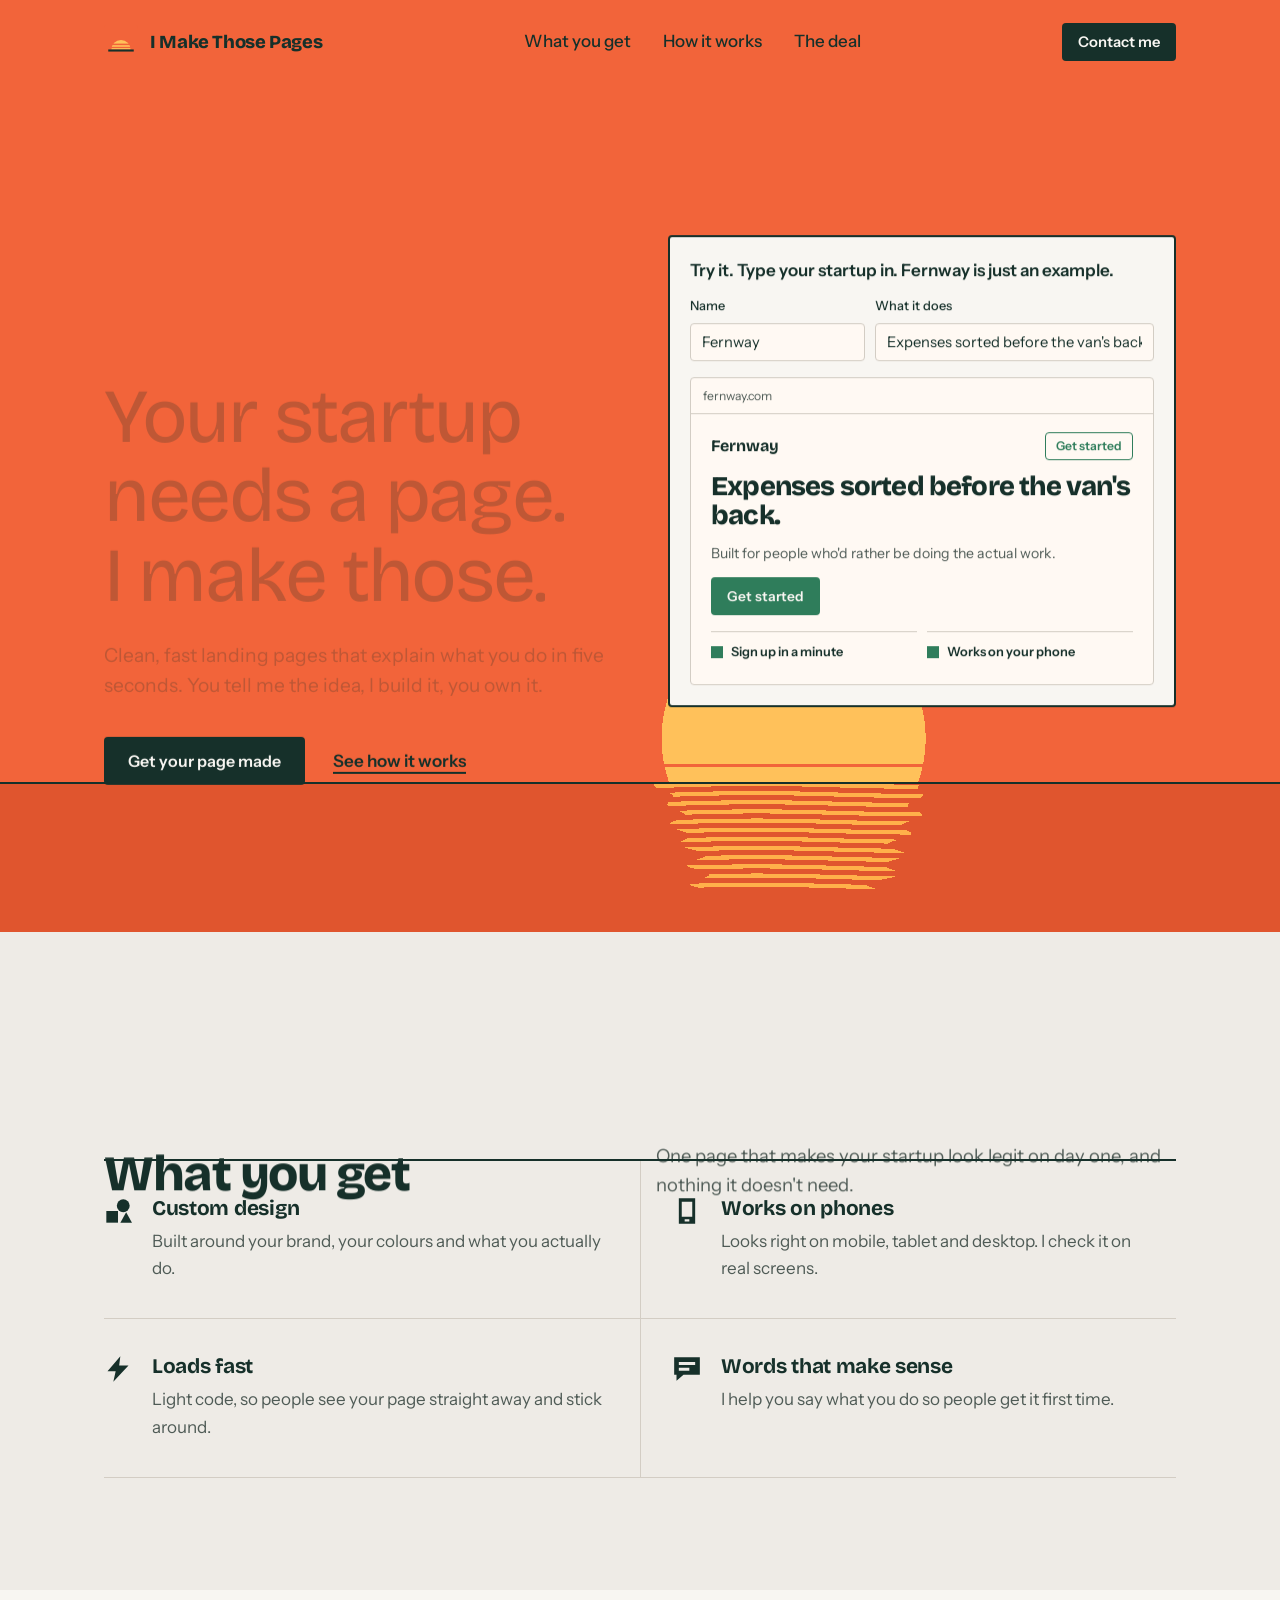
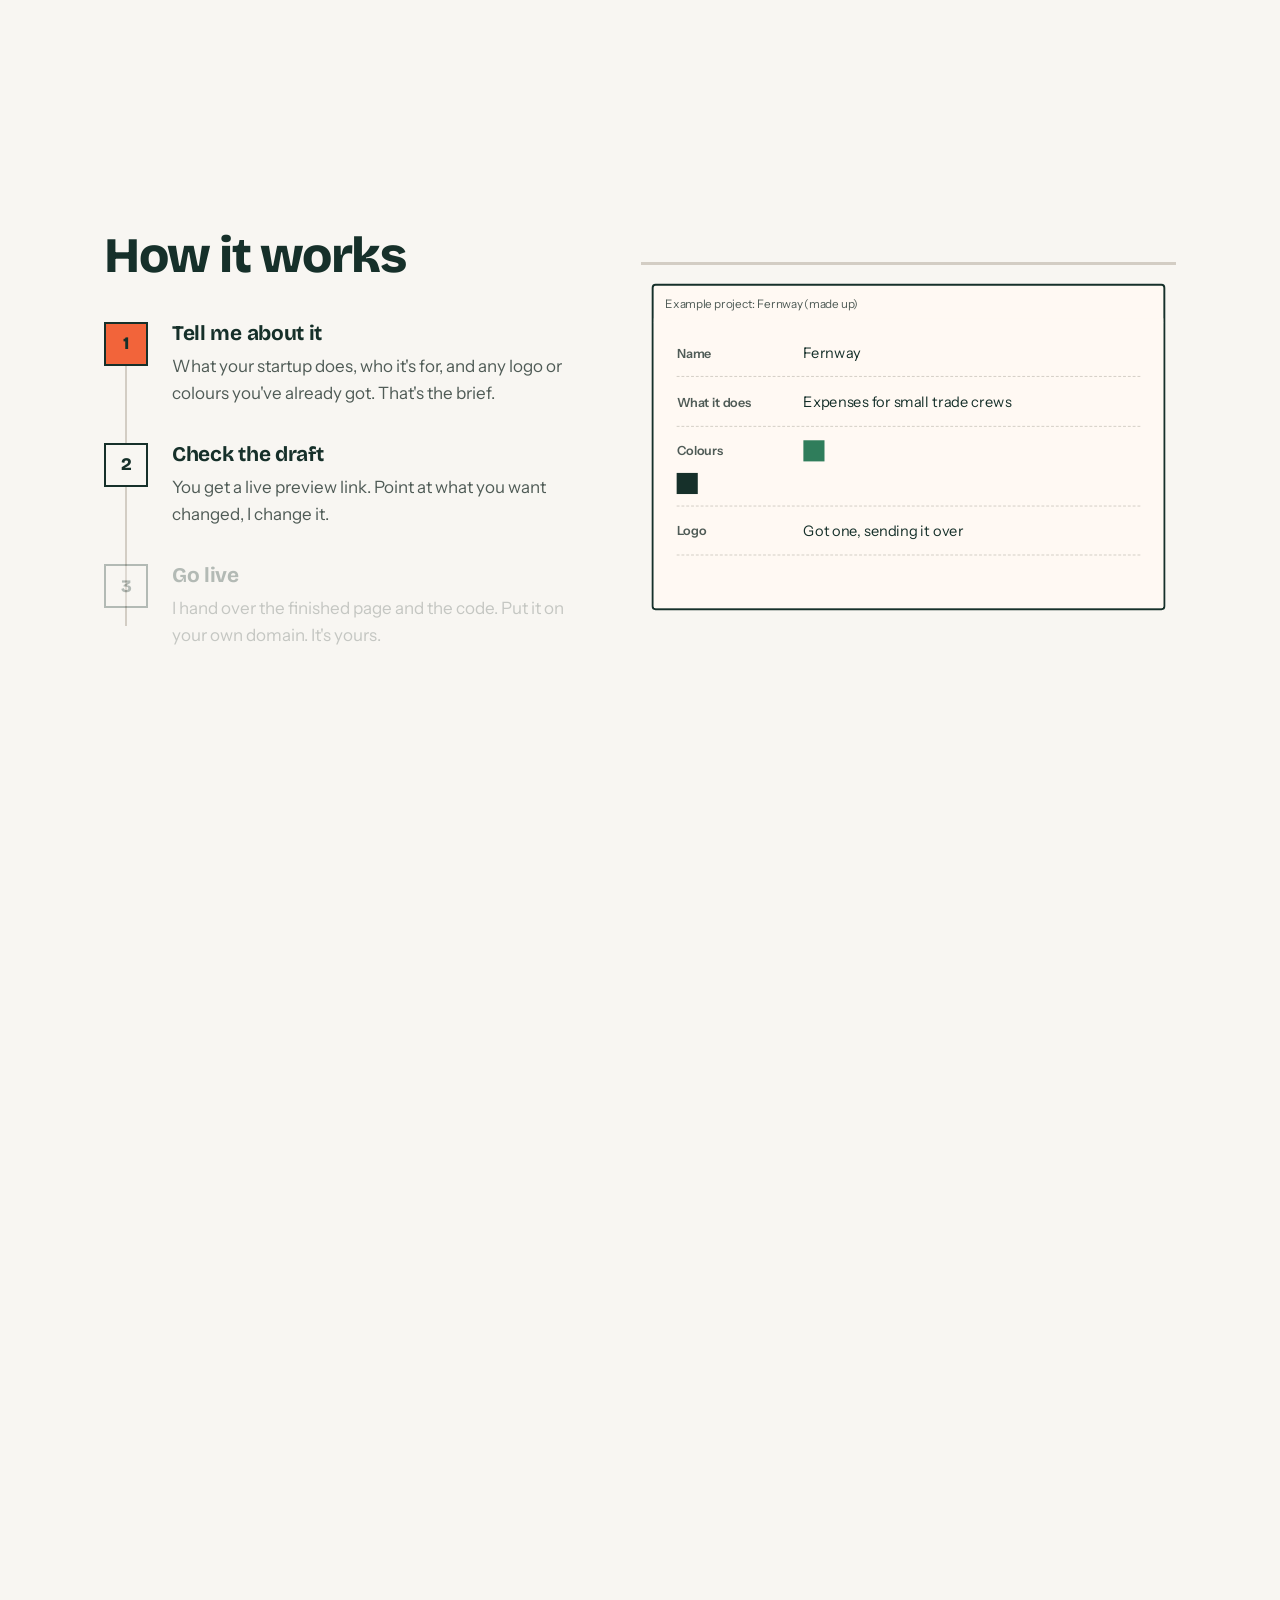
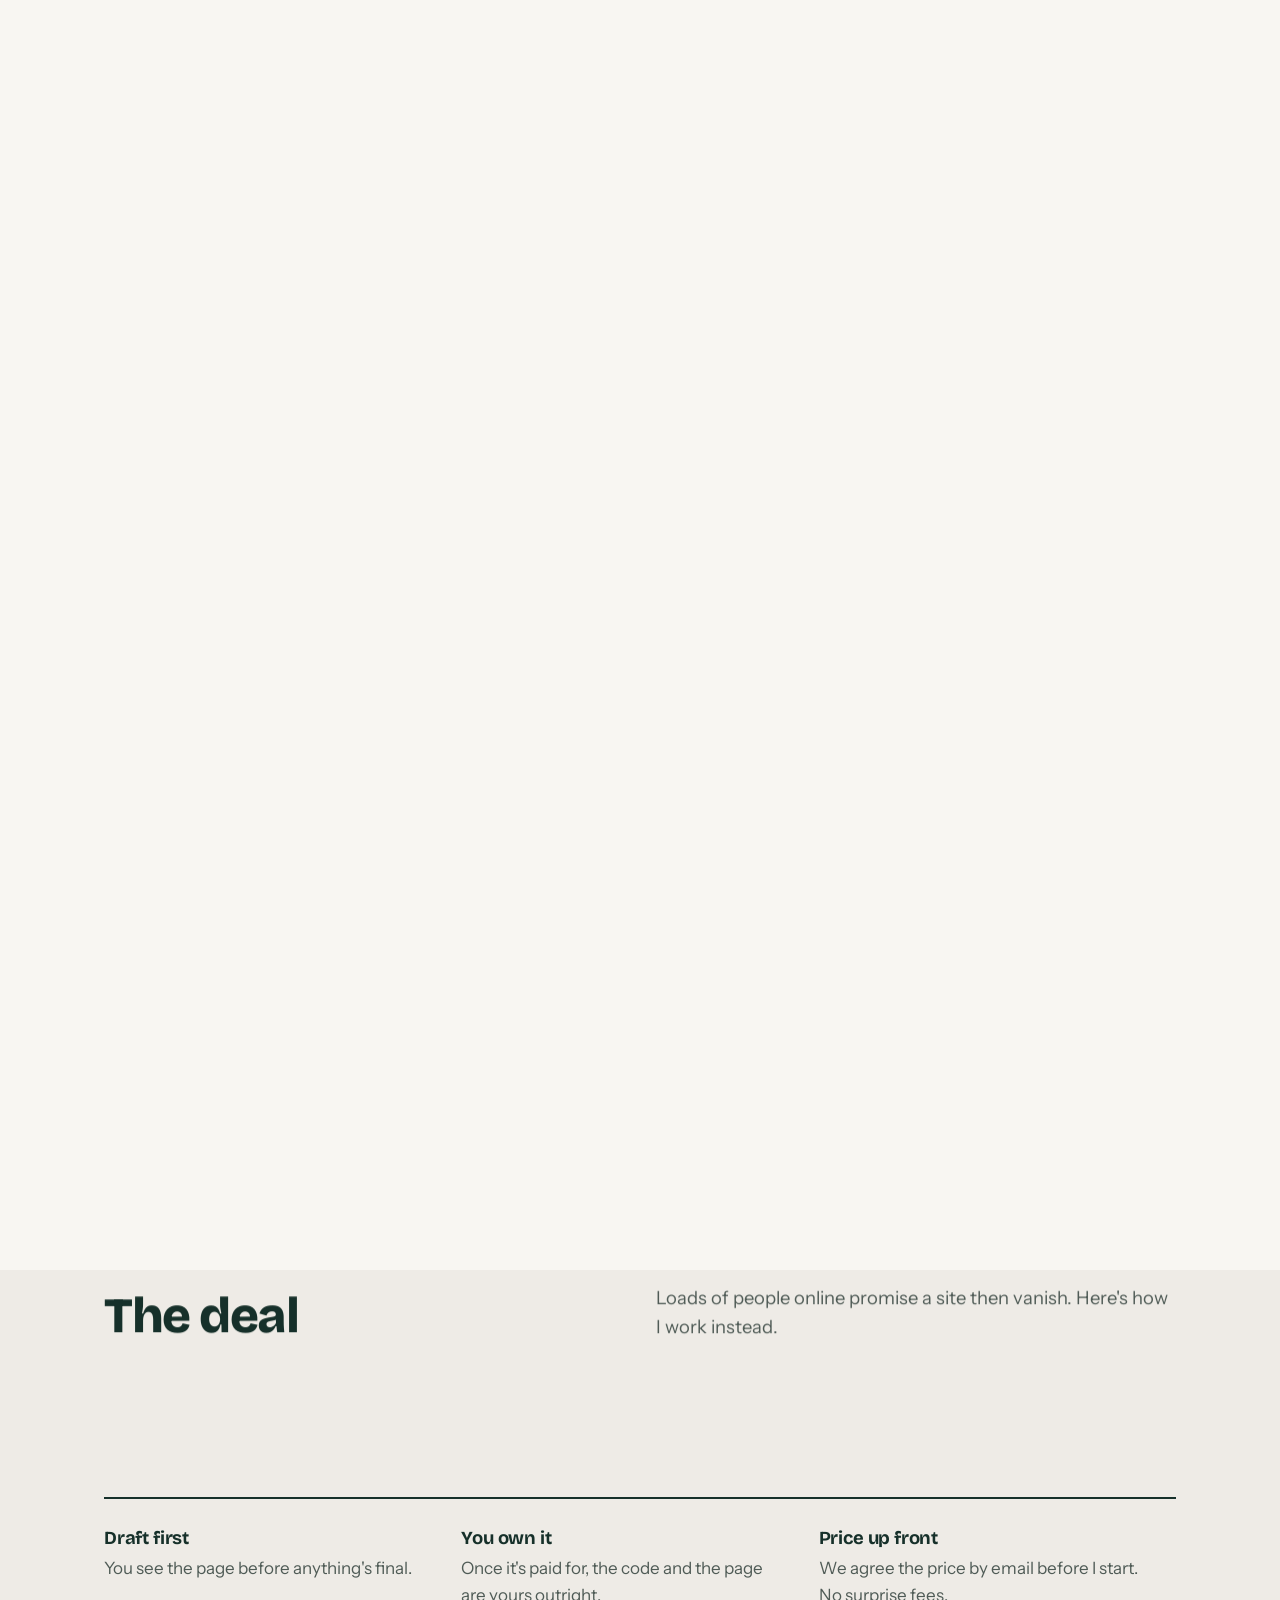
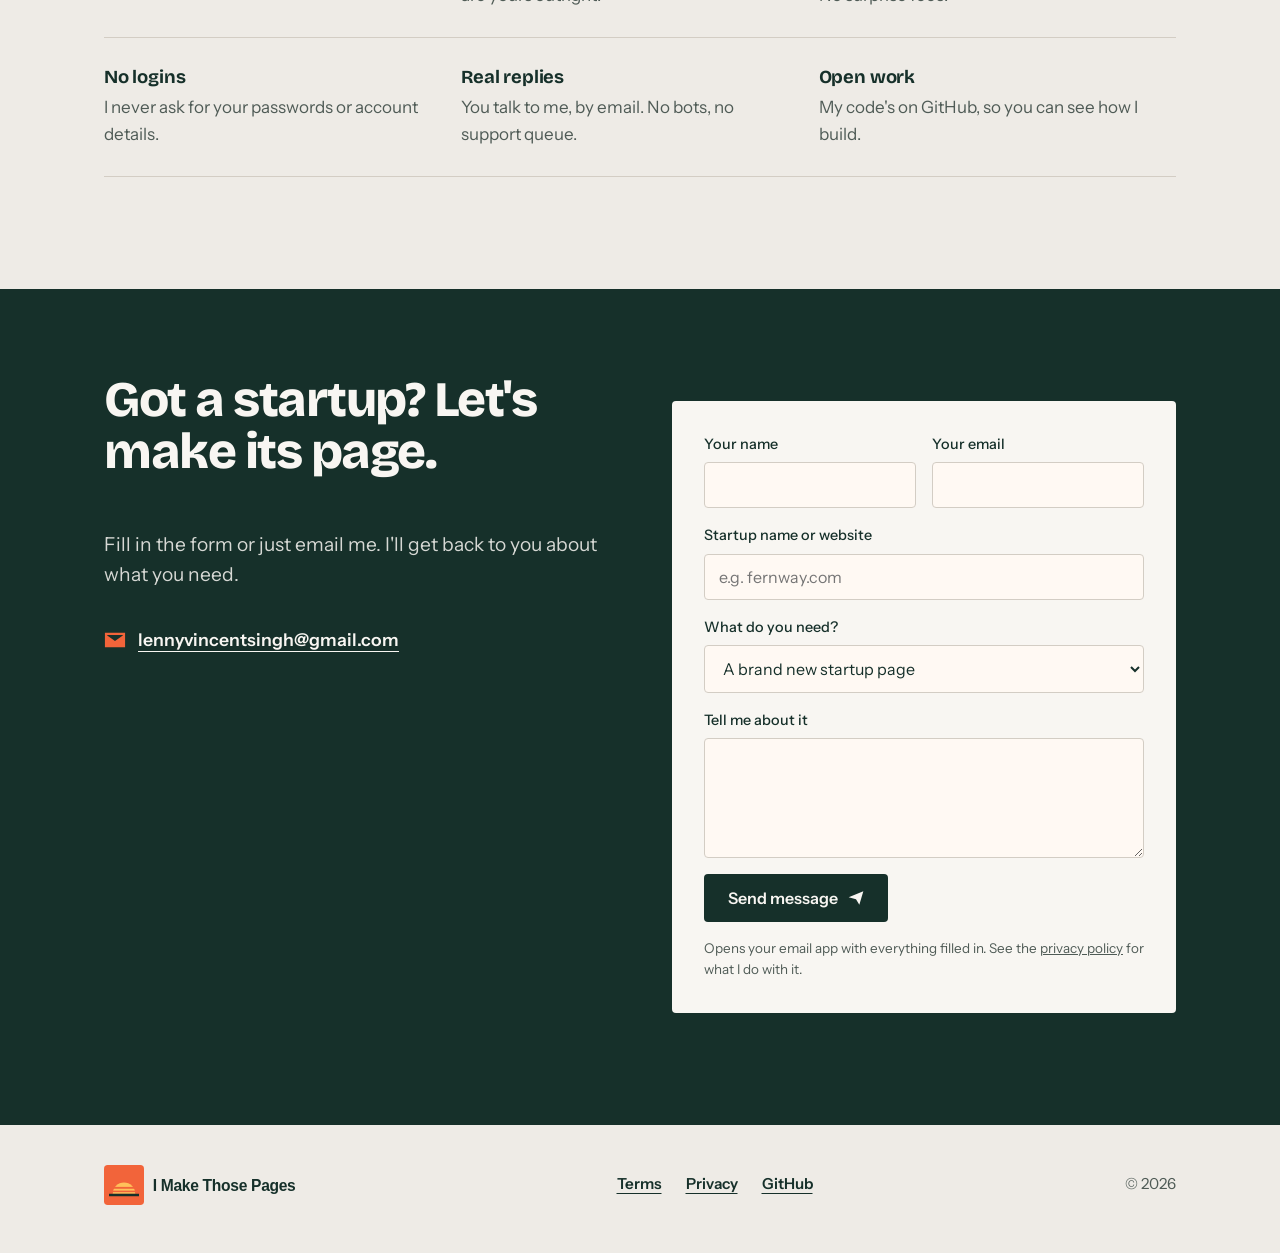
==== index.html @ 9a7f06ee "Fix headline reflow on scroll, point URLs at Netlify, keep hero CTA solid Co-Authored-By: Claude Opu" ====
<!DOCTYPE html>
<html lang="en">
<head>
<meta charset="UTF-8">
<meta name="viewport" content="width=device-width, initial-scale=1">
<title>I Make Those Pages | Startup pages, made properly</title>
<meta name="description" content="I build clean, fast landing pages for startups. You see the draft first, the price is agreed up front, and you own the code.">
<link rel="canonical" href="https://i-make-those-pages.netlify.app/">
<meta name="theme-color" content="#F2643A">
<meta property="og:type" content="website">
<meta property="og:site_name" content="I Make Those Pages">
<meta property="og:title" content="I Make Those Pages | Startup pages, made properly">
<meta property="og:description" content="I build clean, fast landing pages for startups. You see the draft first, the price is agreed up front, and you own the code.">
<meta property="og:url" content="https://i-make-those-pages.netlify.app/">
<meta property="og:image" content="https://i-make-those-pages.netlify.app/assets/og-image.png">
<meta property="og:image:width" content="1200"><meta property="og:image:height" content="630">
<meta property="og:image:alt" content="Your startup needs a page. I make those. A flat orange sunset with the I Make Those Pages logo.">
<meta name="twitter:card" content="summary_large_image">
<link rel="icon" href="favicon.ico" sizes="48x48">
<link rel="icon" href="assets/favicon.svg" type="image/svg+xml">
<link rel="apple-touch-icon" href="assets/apple-touch-icon.png">
<link rel="manifest" href="site.webmanifest">
<link rel="stylesheet" href="css/styles.css">
</head>
<body>

<header class="hero-wrap">
  <nav class="wrap nav">
    <a href="#" class="brand"><img src="assets/logo-mark.svg" alt="" width="34" height="34">I Make Those Pages</a>
    <ul>
      <li><a href="#what">What you get</a></li>
      <li><a href="#how">How it works</a></li>
      <li><a href="#deal">The deal</a></li>
    </ul>
    <a href="#contact" class="btn small">Contact me</a>
  </nav>

  <div class="wrap hero">
    <div class="hero-text">
      <h1><span class="line">Your startup</span> <span class="line">needs a page.</span> <span class="line">I make those.</span></h1>
      <p class="sub">Clean, fast landing pages that explain what you do in five seconds. You tell me the idea, I build it, you own it.</p>
      <div class="ctas">
        <a href="#contact" class="btn">Get your page made</a>
        <a href="#how" class="link">See how it works</a>
      </div>
    </div>

    <div class="demo">
      <p class="demo-label">Try it. Type your startup in. Fernway is just an example.</p>
      <div class="demo-inputs">
        <label>Name<input id="dName" value="Fernway" maxlength="24"></label>
        <label>What it does<input id="dLine" value="Expenses sorted before the van's back." maxlength="60"></label>
      </div>
      <div class="frame" id="frame" aria-live="polite">
        <div class="frame-bar"><span id="dUrl">fernway.com</span></div>
        <div class="frame-body">
          <div class="f-nav"><b id="pName">Fernway</b><i>Get started</i></div>
          <p class="f-h" id="pLine">Expenses sorted before the van's back.</p>
          <p class="f-p">Built for people who'd rather be doing the actual work.</p>
          <span class="f-btn">Get started</span>
          <div class="f-rows"><div><span></span>Sign up in a minute</div><div><span></span>Works on your phone</div></div>
        </div>
        <div class="skeleton" aria-hidden="true"><i></i><i></i><i></i><i></i></div>
      </div>
    </div>
  </div>
  <canvas id="sunGL" aria-hidden="true"></canvas>
  <div class="sun" aria-hidden="true"><i></i><i></i><i></i></div>
</header>

<main>
  <section id="what" class="wrap section">
    <div class="split" data-depth="0.12">
      <h2>What you get</h2>
      <p class="lead">One page that makes your startup look legit on day one, and nothing it doesn't need.</p>
    </div>
    <ul class="features">
      <li><img src="assets/icons/design.svg" alt="" width="28" height="28"><div><h3>Custom design</h3><p>Built around your brand, your colours and what you actually do.</p></div></li>
      <li><img src="assets/icons/mobile.svg" alt="" width="28" height="28"><div><h3>Works on phones</h3><p>Looks right on mobile, tablet and desktop. I check it on real screens.</p></div></li>
      <li><img src="assets/icons/fast.svg" alt="" width="28" height="28"><div><h3>Loads fast</h3><p>Light code, so people see your page straight away and stick around.</p></div></li>
      <li><img src="assets/icons/copy.svg" alt="" width="28" height="28"><div><h3>Words that make sense</h3><p>I help you say what you do so people get it first time.</p></div></li>
    </ul>
  </section>

  <section id="how" class="band story-scroll">
    <div class="story-sticky">
      <div class="wrap story">
        <div class="story-steps">
          <h2>How it works</h2>
          <div class="rail" aria-hidden="true"><i id="railFill"></i></div>
          <ol class="beats">
            <li class="beat on" data-stage="1"><span>1</span><div><h3>Tell me about it</h3><p>What your startup does, who it's for, and any logo or colours you've already got. That's the brief.</p></div></li>
            <li class="beat" data-stage="2"><span>2</span><div><h3>Check the draft</h3><p>You get a live preview link. Point at what you want changed, I change it.</p></div></li>
            <li class="beat" data-stage="3"><span>3</span><div><h3>Go live</h3><p>I hand over the finished page and the code. Put it on your own domain. It's yours.</p></div></li>
          </ol>
        </div>
        <div class="story-stage" aria-hidden="true">
          <div class="stage-progress"><i id="stageFill"></i></div>
          <div class="frame stage" id="stage" data-stage="1">
          <div class="frame-bar"><span class="url">Example project: Fernway (made up)</span><b class="live">Live</b></div>
          <div class="brief">
            <p><b>Name</b>Fernway</p><p><b>What it does</b>Expenses for small trade crews</p><p><b>Colours</b><i style="background:#2F7D5B"></i><i style="background:#16302A"></i></p><p><b>Logo</b>Got one, sending it over</p>
          </div>
          <div class="frame-body page">
            <div class="f-nav"><b>Fernway</b><i>Get started</i></div>
            <p class="f-h">Expenses sorted before the van's back.</p>
            <p class="f-p">Built for people who'd rather be doing the actual work.</p>
            <span class="f-btn">Get started</span>
            <em class="pin p1">Make this bigger</em><em class="pin p2">Greener button?</em>
          </div>
        </div>
        </div>
      </div>
    </div>
  </section>

  <section id="deal" class="wrap section">
    <div class="split" data-depth="0.12">
      <h2>The deal</h2>
      <p class="lead">Loads of people online promise a site then vanish. Here's how I work instead.</p>
    </div>
    <dl class="deal">
      <div><dt>Draft first</dt><dd>You see the page before anything's final.</dd></div>
      <div><dt>You own it</dt><dd>Once it's paid for, the code and the page are yours outright.</dd></div>
      <div><dt>Price up front</dt><dd>We agree the price by email before I start. No surprise fees.</dd></div>
      <div><dt>No logins</dt><dd>I never ask for your passwords or account details.</dd></div>
      <div><dt>Real replies</dt><dd>You talk to me, by email. No bots, no support queue.</dd></div>
      <div><dt>Open work</dt><dd>My code's on GitHub, so you can see how I build.</dd></div>
    </dl>
  </section>
</main>

<section id="contact" class="contact-wrap">
  <div class="wrap contact">
    <div>
      <h2 data-depth="0.1">Got a startup? Let's make its page.</h2>
      <p class="sub">Fill in the form or just email me. I'll get back to you about what you need.</p>
      <a class="mail" href="mailto:lennyvincentsingh@gmail.com"><img src="assets/icons/mail.svg" alt="" width="22" height="22">lennyvincentsingh@gmail.com</a>
    </div>
    <form id="contactForm" class="form" novalidate>
      <div class="row">
        <label>Your name<input name="name" autocomplete="name" required aria-describedby="e-name"><span class="err" id="e-name" hidden>Put your name in so I know who I'm talking to.</span></label>
        <label>Your email<input name="email" type="email" autocomplete="email" required aria-describedby="e-email"><span class="err" id="e-email" hidden>That email doesn't look right. Check it and try again.</span></label>
      </div>
      <label>Startup name or website<input name="startup" placeholder="e.g. fernway.com"></label>
      <label>What do you need?
        <select name="need">
          <option>A brand new startup page</option>
          <option>A redesign of my current page</option>
          <option>Not sure yet, let's chat</option>
        </select>
      </label>
      <label>Tell me about it<textarea name="message" required aria-describedby="e-message"></textarea><span class="err" id="e-message" hidden>Tell me a bit about your startup first.</span></label>
      <button class="btn" type="submit" id="sendBtn">Send message <img src="assets/icons/send.svg" alt="" width="16" height="16"></button>
      <p class="note">Opens your email app with everything filled in. See the <a href="privacy.html">privacy policy</a> for what I do with it.</p>
    </form>
  </div>
</section>

<a href="#contact" class="btn mcta" id="mcta">Get your page made</a>

<footer class="wrap foot">
  <img src="assets/logo.svg" alt="I Make Those Pages" width="200" height="40">
  <nav><a href="terms.html">Terms</a><a href="privacy.html">Privacy</a><button type="button" class="linkbtn" data-consent-open>Cookie settings</button><a href="https://github.com/0craxy0">GitHub</a></nav>
  <span>© <span id="yr"></span></span>
</footer>

<script src="js/main.js"></script>
<script src="js/consent.js"></script>
<script src="js/motion.js"></script>
<script src="js/sun.js"></script>
</body>
</html>
---- css/styles.css ----
@font-face{font-family:"Bricolage Grotesque";src:url(../assets/fonts/bricolage.woff2) format("woff2");font-weight:200 800;font-display:swap}
@font-face{font-family:"Instrument Sans";src:url(../assets/fonts/instrument-400.woff2) format("woff2");font-weight:400;font-display:swap}
@font-face{font-family:"Instrument Sans";src:url(../assets/fonts/instrument-500.woff2) format("woff2");font-weight:500;font-display:swap}
@font-face{font-family:"Instrument Sans";src:url(../assets/fonts/instrument-600.woff2) format("woff2");font-weight:600;font-display:swap}

:root{
  --ink:#16302A; --sun:#F2643A; --gold:#FFC15A; --leaf:#2F7D5B;
  --stone:#EEEBE6; --paper:#F8F6F2; --muted:#4F5B56; --line:#D3CDC4;
  --r:4px;
  --display:"Bricolage Grotesque",system-ui,sans-serif;
  --body:"Instrument Sans",system-ui,sans-serif;
}
*{box-sizing:border-box;margin:0;padding:0}
html{scroll-behavior:smooth}
body{font:400 17px/1.6 var(--body);color:var(--ink);background:var(--stone);-webkit-font-smoothing:antialiased}
img{display:block}
a{color:inherit}
h1,h2,h3{font-family:var(--display);font-weight:800;letter-spacing:-.03em;line-height:1.04}
h2{font-size:clamp(2.1rem,4.2vw,3.1rem)}
h3{font-size:1.3rem;font-weight:700;letter-spacing:-.015em;line-height:1.2}
.wrap{max-width:1120px;margin:0 auto;padding:0 24px}
.section{padding:112px 24px}
.lead{color:var(--muted);font-size:1.15rem;max-width:44ch}
:focus-visible{outline:3px solid var(--ink);outline-offset:3px}

.btn{display:inline-flex;align-items:center;gap:10px;padding:14px 24px;border-radius:var(--r);background:var(--ink);color:var(--paper);font:600 1rem var(--body);text-decoration:none;border:0;cursor:pointer}
.btn:hover{background:var(--leaf)}
.btn.small{padding:10px 16px;font-size:.92rem}
.link{font-weight:600;text-underline-offset:5px;text-decoration-thickness:2px}

/* hero: flat sunset */
.hero-wrap{background:var(--sun);position:relative;overflow:hidden}
.nav{display:flex;align-items:center;justify-content:space-between;height:84px;position:relative;z-index:2}
.brand{display:flex;align-items:center;gap:12px;font:800 1.15rem var(--display);letter-spacing:-.02em;text-decoration:none}
.nav ul{display:flex;gap:32px;list-style:none}
.nav ul a{text-decoration:none;font-weight:500}
.nav ul a:hover{text-decoration:underline;text-underline-offset:5px}
.hero{display:grid;grid-template-columns:1fr 1fr;gap:56px;align-items:start;padding-top:56px;padding-bottom:200px;position:relative;z-index:2}
h1{font-size:clamp(2.75rem,6.4vw,5.4rem)}
.sub{font-size:1.2rem;max-width:44ch;margin:24px 0 36px}
.ctas{display:flex;gap:28px;align-items:center;flex-wrap:wrap}

.sun{position:absolute;left:50%;bottom:-210px;width:460px;height:460px;margin-left:-230px;border-radius:50%;background:var(--gold);z-index:1}
.sun i{position:absolute;left:0;right:0;height:10px;background:var(--sun)}
.sun i:nth-child(1){top:120px;height:6px}
.sun i:nth-child(2){top:150px;height:10px}
.sun i:nth-child(3){top:186px;height:14px}

/* interactive demo */
.demo{background:var(--paper);border:2px solid var(--ink);border-radius:var(--r);padding:20px}
.demo-label{font-weight:600;margin-bottom:12px}
.demo-inputs{display:grid;grid-template-columns:1fr 1.6fr;gap:10px;margin-bottom:16px}
.demo-inputs label{font-size:.8rem}
.demo-inputs input{padding:9px 11px;font-size:.92rem}
.frame{position:relative;border:1px solid var(--line);border-radius:var(--r);background:#fff9f3;overflow:hidden}
.frame-bar{padding:8px 12px;border-bottom:1px solid var(--line);font-size:.76rem;color:var(--muted)}
.frame-body{padding:18px 20px 22px;display:grid;gap:12px}
.f-nav{display:flex;justify-content:space-between;align-items:center;font-size:.9rem}
.f-nav b{font-family:var(--display);font-size:1rem}
.f-nav i{font-style:normal;font-size:.76rem;border:1.5px solid var(--leaf);color:var(--leaf);padding:3px 10px;border-radius:var(--r);font-weight:600}
.f-h{font:800 1.7rem/1.08 var(--display);letter-spacing:-.03em;min-height:2.16em;overflow-wrap:anywhere}
.f-p{font-size:.88rem;color:var(--muted)}
.f-btn{justify-self:start;background:var(--leaf);color:var(--paper);font-weight:600;font-size:.86rem;padding:8px 16px;border-radius:var(--r)}
.f-rows{display:grid;grid-template-columns:1fr 1fr;gap:10px;margin-top:4px;font-size:.8rem;font-weight:600}
.f-rows div{display:flex;align-items:center;gap:8px;border-top:1px solid var(--line);padding-top:10px}
.f-rows span{width:12px;height:12px;background:var(--leaf)}
.skeleton{position:absolute;inset:34px 0 0;background:#fff9f3;padding:18px 20px;display:none;gap:14px;align-content:start}
.skeleton i{display:block;height:14px;background:linear-gradient(90deg,#ECE6DD 0,#F6F1EA 50%,#ECE6DD 100%) 0 0/200% 100%;animation:shimmer 1s linear infinite}
.skeleton i:nth-child(2){height:40px;width:85%}
.skeleton i:nth-child(3){width:60%}
.skeleton i:nth-child(4){height:30px;width:30%}
.frame.loading .skeleton{display:grid}
@keyframes shimmer{to{background-position:-200% 0}}

/* features */
.split{display:grid;grid-template-columns:1fr 1fr;gap:32px;align-items:end;margin-bottom:56px}
.features{list-style:none;display:grid;grid-template-columns:1fr 1fr;border-top:2px solid var(--ink)}
.features li{display:grid;grid-template-columns:28px 1fr;gap:20px;padding:36px 32px 36px 0;border-bottom:1px solid var(--line)}
.features li:nth-child(even){padding-left:32px;border-left:1px solid var(--line)}
.features p{color:var(--muted);margin-top:6px}

/* steps */
.band{background:var(--paper)}
.steps{list-style:none;display:grid;grid-template-columns:repeat(3,1fr);gap:40px;margin-top:56px;position:relative}
.steps::before{content:"";position:absolute;top:21px;left:22px;right:22px;height:2px;background:var(--ink)}
.steps li{position:relative}
.steps span{display:grid;place-items:center;width:44px;height:44px;background:var(--sun);color:var(--ink);border:2px solid var(--ink);font:800 1.1rem var(--display);margin-bottom:24px;position:relative}
.steps p{color:var(--muted);margin-top:8px}

/* deal */
.deal{display:grid;grid-template-columns:1fr 1fr 1fr;border-top:2px solid var(--ink)}
.deal div{padding:28px 28px 28px 0;border-bottom:1px solid var(--line)}
.deal dt{font:700 1.15rem var(--display);letter-spacing:-.01em}
.deal dd{color:var(--muted);margin-top:6px}

/* contact */
.contact-wrap{background:var(--ink);color:var(--paper)}
.contact{display:grid;grid-template-columns:1fr 1fr;gap:64px;align-items:start;padding-top:112px;padding-bottom:112px}
.contact .sub{opacity:.85}
.mail{display:inline-flex;align-items:center;gap:12px;font-weight:600;font-size:1.1rem;text-underline-offset:5px;word-break:break-all}
.mail:hover{color:var(--gold)}
.form{background:var(--paper);color:var(--ink);border-radius:var(--r);padding:32px;display:grid;gap:16px}
.row{display:grid;grid-template-columns:1fr 1fr;gap:16px}
label{display:grid;gap:6px;font-size:.9rem;font-weight:500}
input,select,textarea{font:400 1rem var(--body);color:var(--ink);padding:12px 14px;border:1.5px solid var(--line);border-radius:var(--r);background:#fff9f3;width:100%}
input:focus,select:focus,textarea:focus{outline:none;border-color:var(--ink)}
textarea{min-height:120px;resize:vertical}
.form .btn{justify-self:start}
.note{font-size:.84rem;color:var(--muted)}

/* footer */
.foot{display:flex;align-items:center;justify-content:space-between;gap:16px;flex-wrap:wrap;padding-top:40px;padding-bottom:48px;color:var(--muted);font-size:.95rem}
.foot nav{display:flex;gap:24px}
.foot nav a{color:var(--ink);font-weight:600;text-underline-offset:4px}

/* legal pages */
.legal{max-width:720px;padding-top:64px;padding-bottom:96px}
.legal h1{font-size:clamp(2.4rem,5vw,3.4rem);margin-bottom:8px}
.legal h2{font-size:1.5rem;margin:40px 0 10px}
.legal p,.legal li{color:var(--muted);margin-bottom:10px}
.legal ul{padding-left:20px}
.legal .back{display:inline-block;margin-bottom:40px;font-weight:600}
.legal-top{background:var(--sun)}

@media (max-width:900px){
  .nav ul{display:none}
  .hero,.contact,.split{grid-template-columns:1fr}
  .hero{padding-bottom:170px}
  .features,.deal{grid-template-columns:1fr}
  .features li,.features li:nth-child(even){padding:28px 0;border-left:0}
  .steps{grid-template-columns:1fr;gap:32px}
  .steps::before{display:none}
  .section{padding:80px 24px}
}
@media (max-width:520px){.row,.demo-inputs{grid-template-columns:1fr}.form{padding:22px}.sun{width:340px;height:340px;margin-left:-170px;bottom:-170px}}
@media (prefers-reduced-motion:reduce){.skeleton i{animation:none}html{scroll-behavior:auto}}

/* ---------- motion layer ---------- */
/* WebGL sun (falls back to the flat CSS sun) */
#sunGL{position:absolute;left:0;bottom:0;width:100%;height:440px;z-index:1;display:none}
.gl .hero{padding-bottom:320px}
.gl #sunGL{display:block}
.gl .sun{display:none}

/* kinetic headline */
h1{font-weight:var(--wght,800)}
.hero-text{container-type:inline-size}
.hero h1{font-size:min(5.4rem,15cqi)}
h1 .line{display:block;white-space:nowrap}
h1 .w{display:inline-block;overflow:hidden;vertical-align:top;padding-bottom:.08em;margin-bottom:-.08em}
h1 .w>span{display:inline-block;transform:translateY(105%);animation:wordIn .8s cubic-bezier(.2,.8,.2,1) forwards;animation-delay:calc(.1s + var(--i) * .07s)}
@keyframes wordIn{to{transform:none}}
.hero-text,.demo{will-change:transform}

/* scrollytelling: one pinned scene, scroll steps through it */
.story-scroll{height:320vh;position:relative}
.story-sticky{position:sticky;top:0;height:100vh;display:flex;align-items:center;overflow:hidden}
.story{display:grid;grid-template-columns:1fr 1.15fr;gap:72px;align-items:center;width:100%}
.story-steps{position:relative}
.story-steps h2{margin-bottom:40px}
.rail{position:absolute;left:21px;top:118px;bottom:24px;width:2px;background:var(--line)}
.rail i{position:absolute;inset:0;background:var(--ink);transform-origin:top;transform:scaleY(var(--p,0))}
.beats{list-style:none;display:grid;gap:36px;position:relative}
.beat{display:grid;grid-template-columns:44px 1fr;gap:24px;align-items:start;opacity:.3;transition:opacity .4s ease}
.beat.on{opacity:1}
.beat span{display:grid;place-items:center;width:44px;height:44px;background:var(--paper);border:2px solid var(--ink);font:800 1.1rem var(--display);transition:background .3s}
.beat.on span,.beat.done span{background:var(--sun)}
.beat p{color:var(--muted);margin-top:6px;max-width:40ch}
.story-stage{position:relative}
.stage-progress{height:3px;background:var(--line);margin-bottom:12px}
.stage-progress i{display:block;height:100%;background:var(--sun);transform-origin:left;transform:scaleX(var(--p,0))}
.stage{border:2px solid var(--ink);min-height:340px;transform:scale(calc(.96 + var(--p,0) * .04))}
.stage .frame-bar{display:flex;justify-content:space-between;align-items:center}
.live{font-size:.72rem;background:var(--leaf);color:var(--paper);padding:2px 8px;border-radius:var(--r);opacity:0;transition:opacity .4s}
.brief{position:absolute;inset:34px 0 0;padding:24px;display:grid;gap:14px;align-content:start;background:#fff9f3;transition:opacity .5s ease,transform .5s ease;z-index:2}
.brief p{display:grid;grid-template-columns:120px 1fr;gap:12px;align-items:center;font-size:.95rem;border-bottom:1px dashed var(--line);padding-bottom:12px}
.brief b{font-weight:600;color:var(--muted);font-size:.82rem}
.brief i{display:inline-block;width:22px;height:22px;margin-right:6px;vertical-align:middle}
.page{position:relative}
.page .f-h{transition:font-size .5s ease}
.pin{position:absolute;font:600 .74rem var(--body);font-style:normal;background:var(--gold);color:var(--ink);padding:4px 9px;border:1.5px solid var(--ink);opacity:0;transform:translateY(6px);transition:opacity .35s,transform .35s}
.p1{right:20px;top:122px}.p2{left:140px;bottom:26px;transition-delay:.12s}
.stage[data-stage="2"] .brief,.stage[data-stage="3"] .brief{opacity:0;transform:translateY(-16px);pointer-events:none}
.stage[data-stage="2"] .pin{opacity:1;transform:none}
.stage[data-stage="3"] .live{opacity:1}
.stage[data-stage="3"] .f-h{font-size:2rem}
.stage[data-stage="3"] .url{color:var(--ink);font-weight:600}
[data-depth]{will-change:transform}

/* scroll-driven reveals (modern browsers only) */
@supports (animation-timeline: view()){
  .features,.deal{border-top-color:transparent;position:relative}
  .features::before,.deal::before{content:"";position:absolute;left:0;right:0;top:-2px;height:2px;background:var(--ink);transform-origin:left;animation:draw linear both;animation-timeline:view();animation-range:entry 10% cover 35%}
  .features li,.deal div{animation:rise linear both;animation-timeline:view();animation-range:entry 0% entry 70%}
  .split h2{animation:track linear both;animation-timeline:view();animation-range:entry 0% cover 40%}
  @keyframes draw{from{transform:scaleX(0)}}
  @keyframes rise{from{opacity:0;transform:translateY(28px)}}
  @keyframes track{from{letter-spacing:.04em;opacity:.2}}
}

@media (max-width:900px){
  .story{grid-template-columns:1fr;gap:20px}
  .story-stage{order:-1}
  .stage{min-height:250px}
  .story-steps h2{font-size:1.9rem;margin-bottom:16px}
  .rail{display:none}
  .p1{top:auto;bottom:22px;right:16px}
  .p2{display:none}
  .beat{display:none}
  .beat.on{display:grid}
}
@media (prefers-reduced-motion:reduce){
  h1 .w>span{animation:none;transform:none}
  .features::before,.deal::before,.features li,.deal div,.split h2{animation:none!important}
  .beat,.brief,.pin,.live,.page .f-h{transition:none}
}

/* ---------- release bits ---------- */
/* form errors + busy button */
.err{color:#A3261A;font-size:.85rem;font-weight:600}
input[aria-invalid="true"],textarea[aria-invalid="true"]{border-color:#A3261A;background:#FDF0EC}
.btn:disabled{cursor:progress;opacity:.85}
.btn.busy img{animation:nudge .6s ease-in-out infinite alternate}
@keyframes nudge{to{transform:translate(3px,-3px)}}

/* sticky mobile CTA */
.mcta{display:none}
@media (max-width:900px){
  .mcta{display:flex;justify-content:center;position:fixed;left:12px;right:12px;bottom:12px;z-index:50;transform:translateY(140%);transition:transform .25s}
  .mcta.show{transform:none}
  body{padding-bottom:76px}
}

/* consent banner */
.consent{position:fixed;left:16px;bottom:16px;z-index:60;max-width:420px;background:var(--paper);border:2px solid var(--ink);border-radius:var(--r);padding:18px;display:grid;gap:12px;font-size:.92rem}
.consent[hidden]{display:none}
.consent div{display:flex;gap:10px}
.btn.ghost{background:transparent;color:var(--ink);border:2px solid var(--ink)}
.btn.ghost:hover{background:var(--stone)}
.linkbtn{background:none;border:0;font:600 .95rem var(--body);color:var(--ink);text-decoration:underline;text-underline-offset:4px;cursor:pointer}
@media (max-width:900px){.consent{left:12px;right:12px;bottom:12px;max-width:none}}

/* 404 + thanks */
.solo-hero{min-height:100vh}
.solo-body{position:relative;z-index:2;padding-top:80px;padding-bottom:260px}
.solo-body>*{max-width:760px}
.solo-body .sub a{font-weight:600}
.big-num{font:800 clamp(5rem,16vw,11rem)/1 var(--display);letter-spacing:-.05em}
.small{font-size:1rem}
@media (prefers-reduced-motion:reduce){.mcta{transition:none}.btn.busy img{animation:none}}
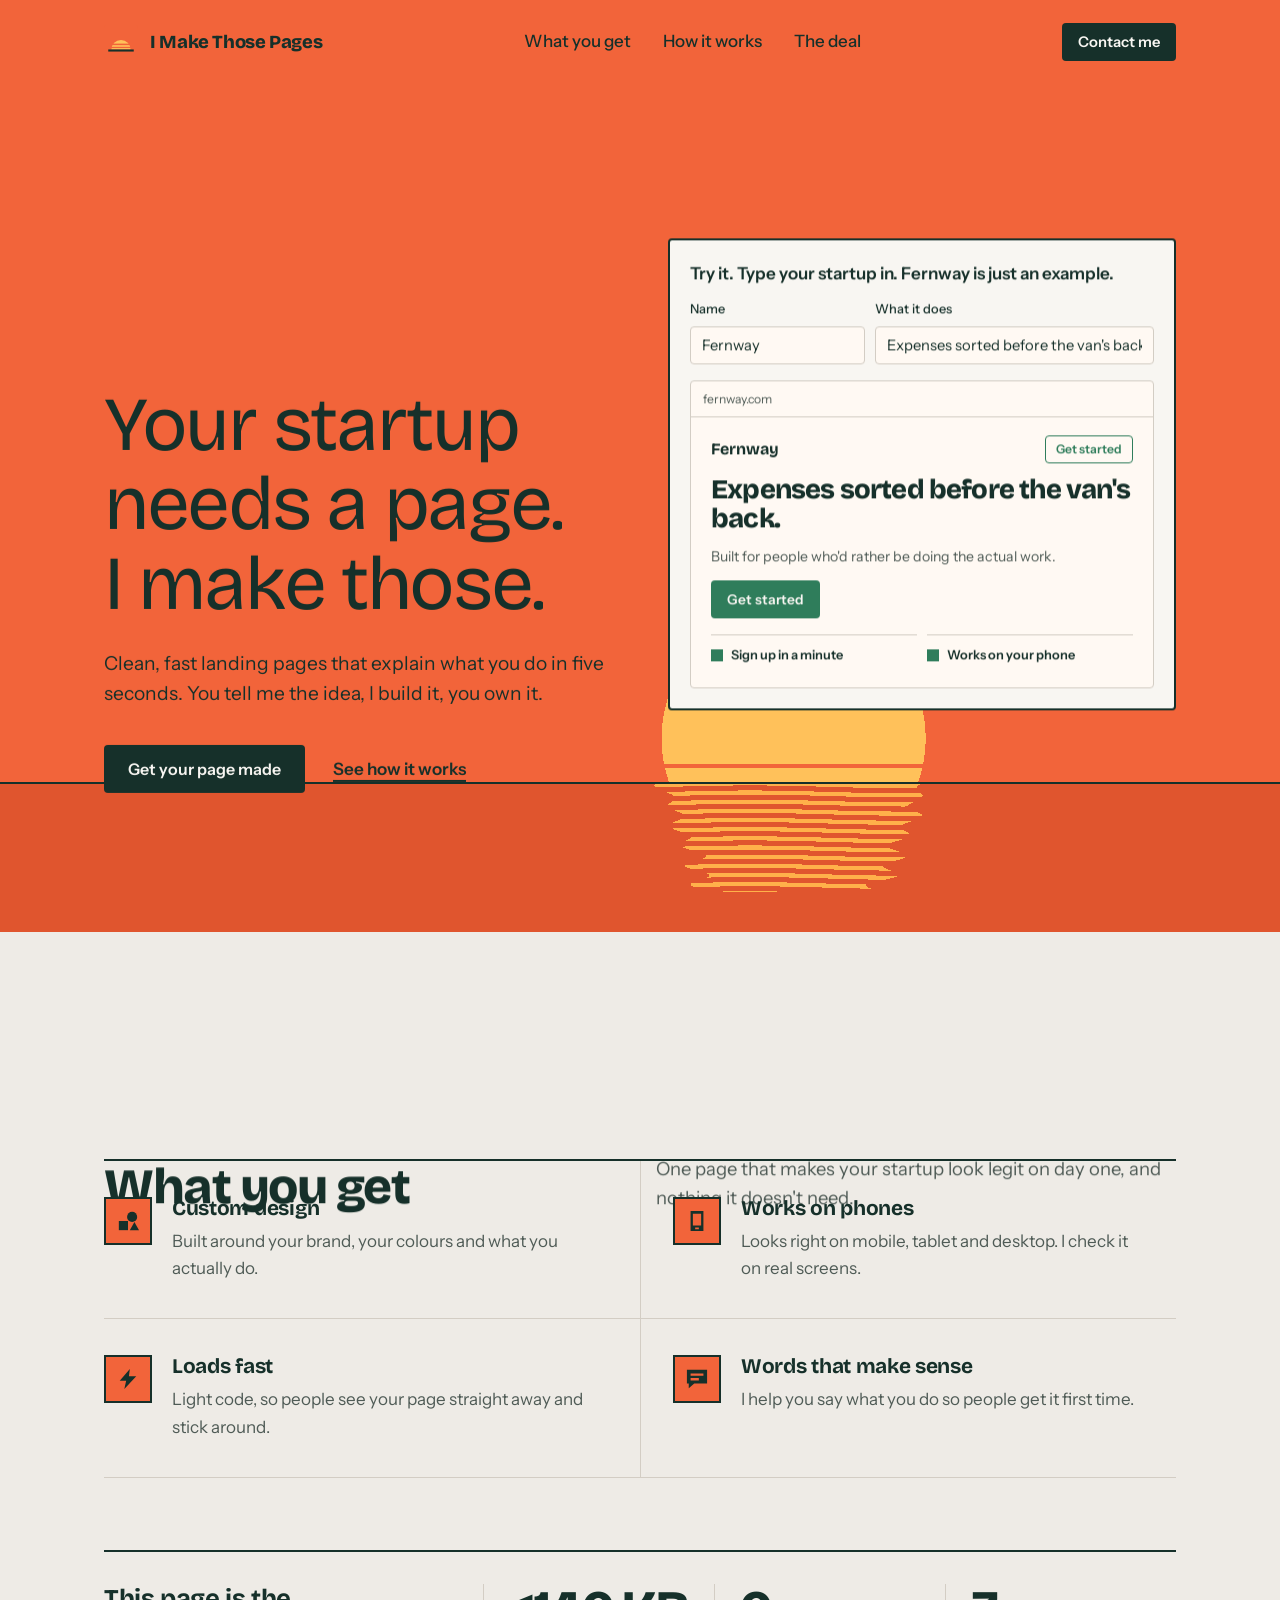
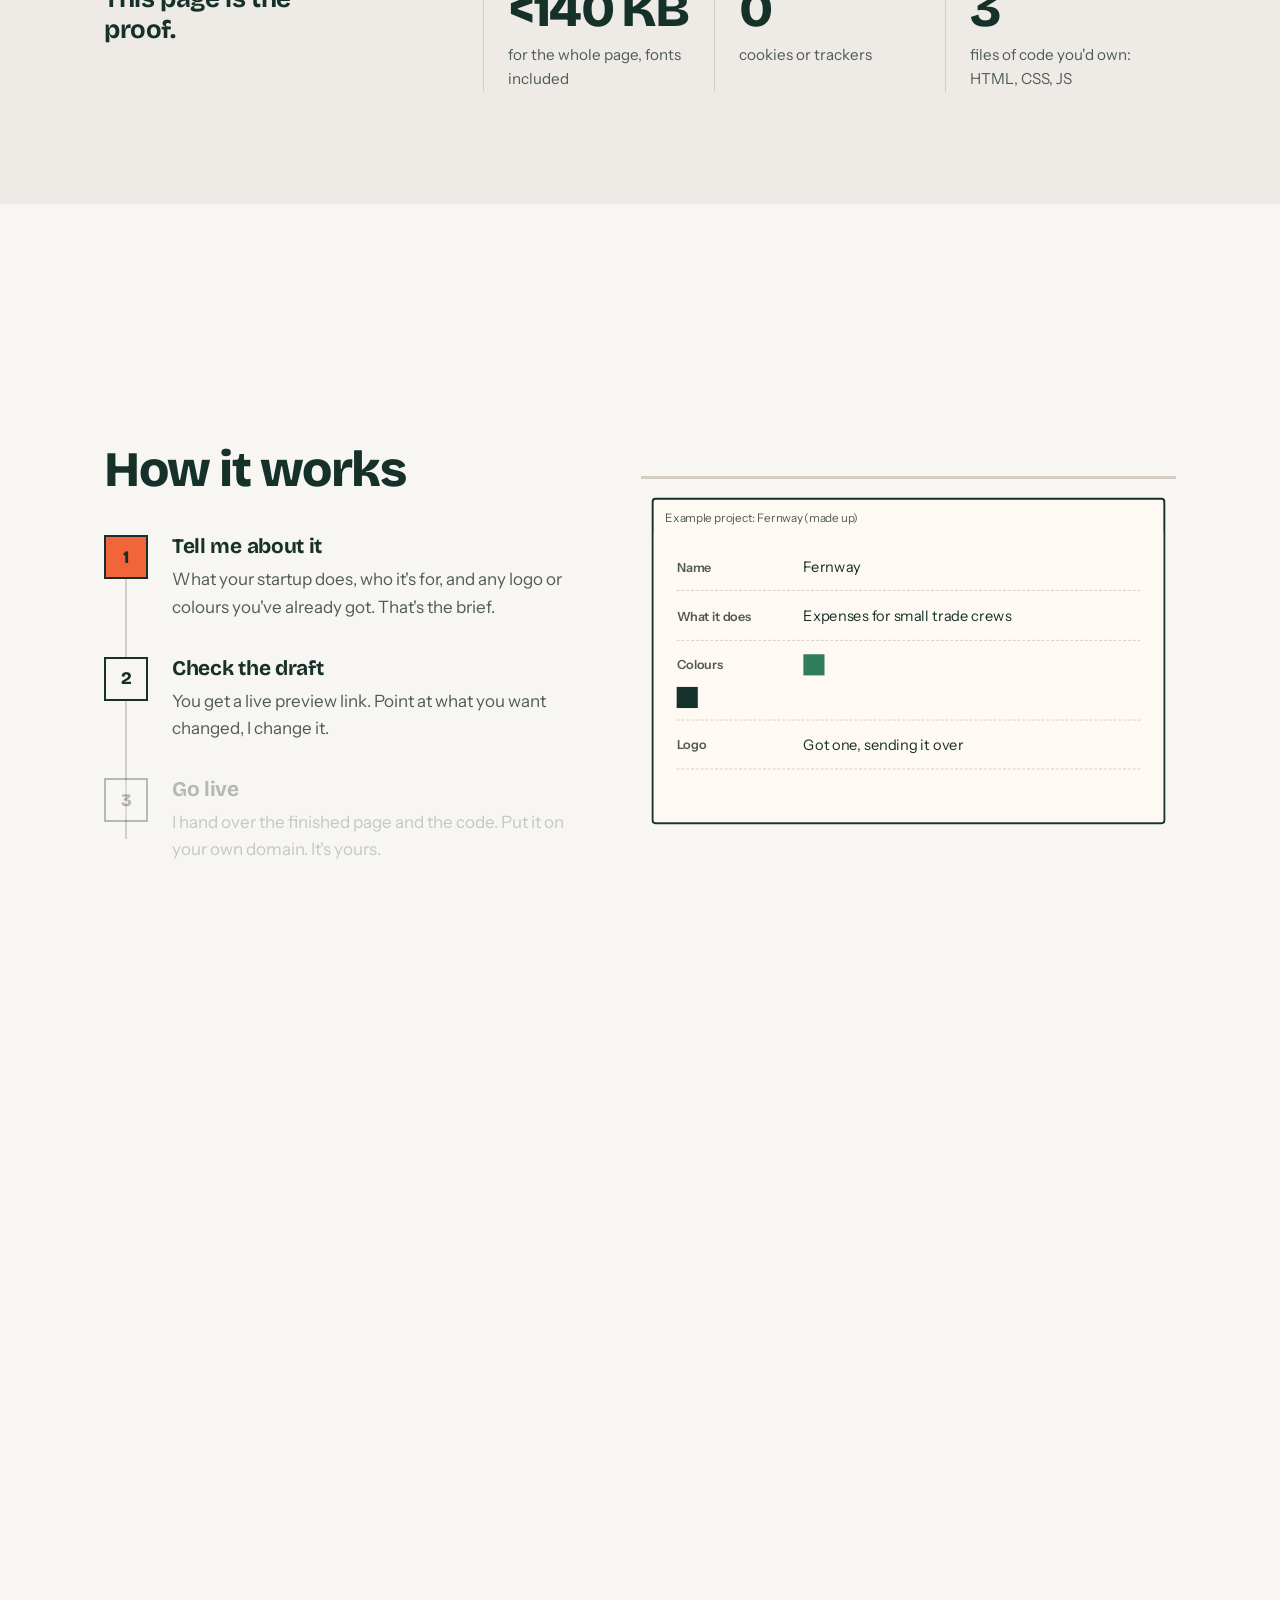
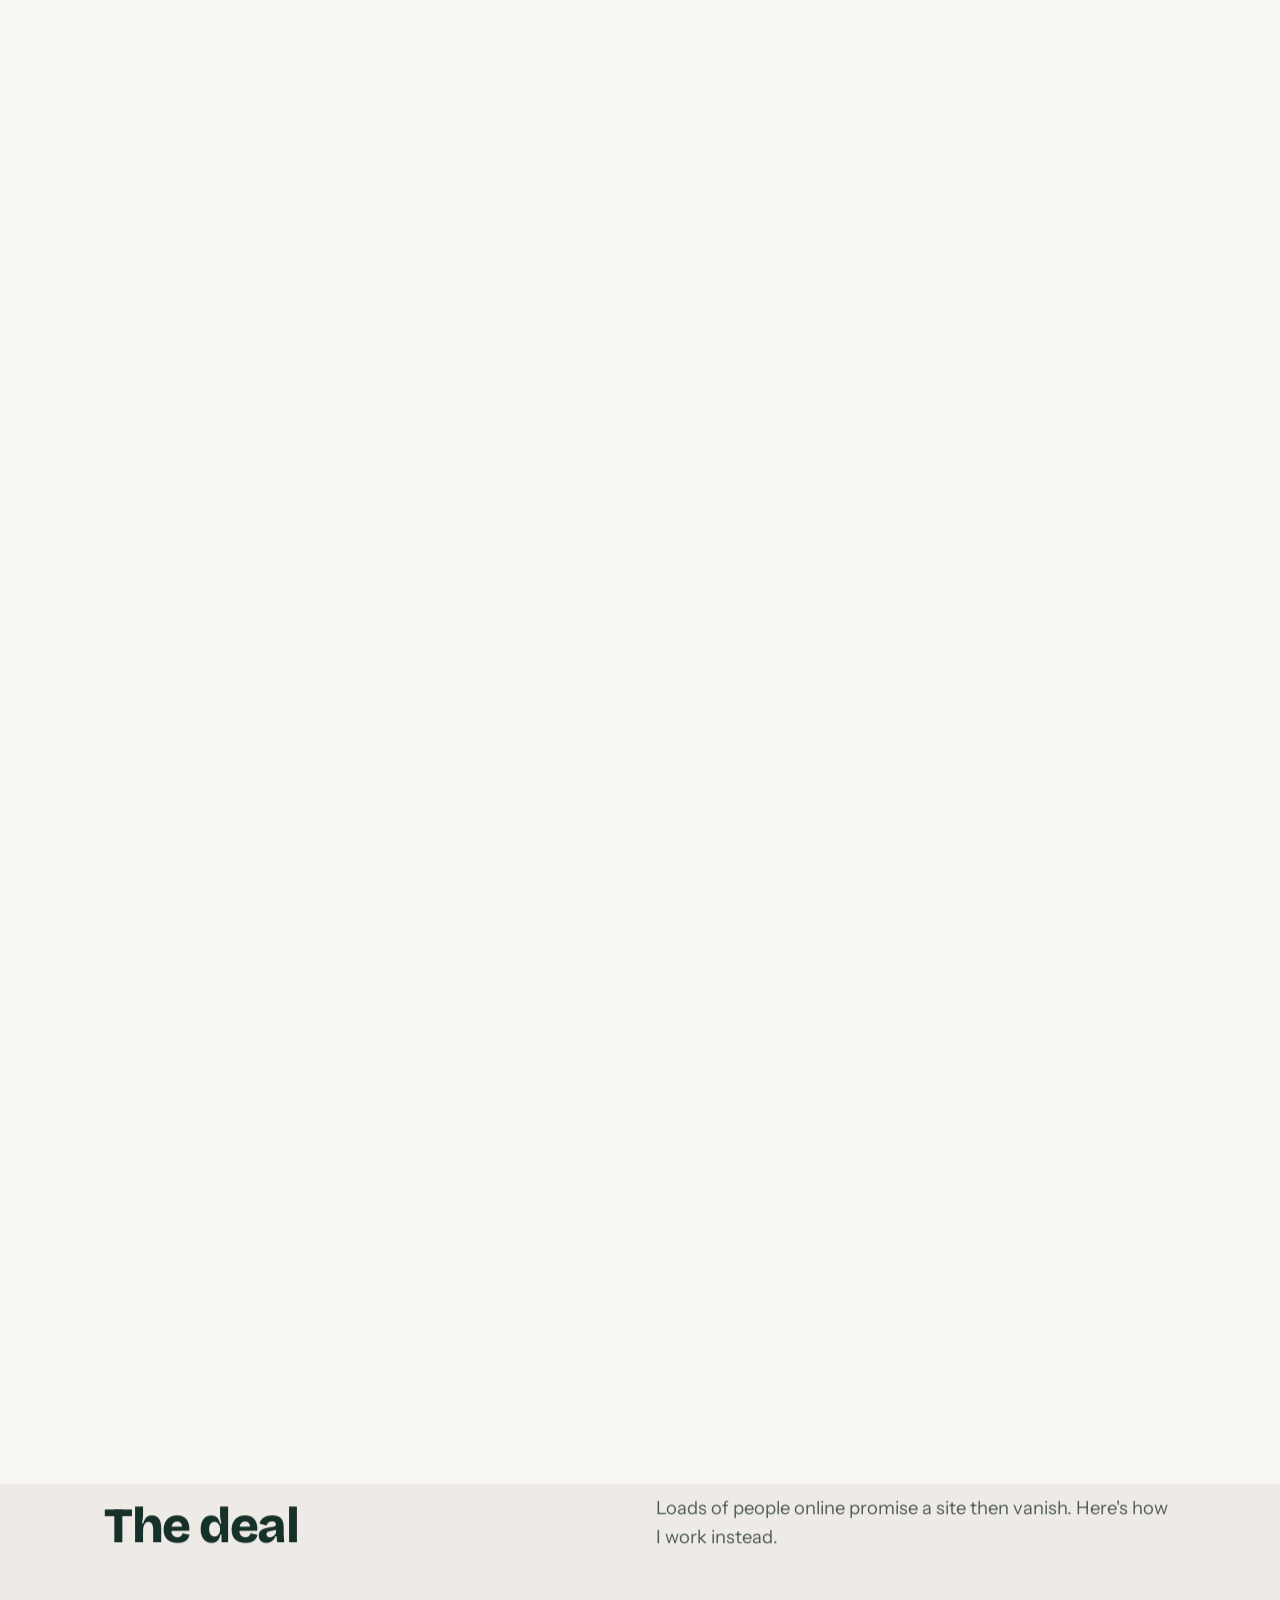
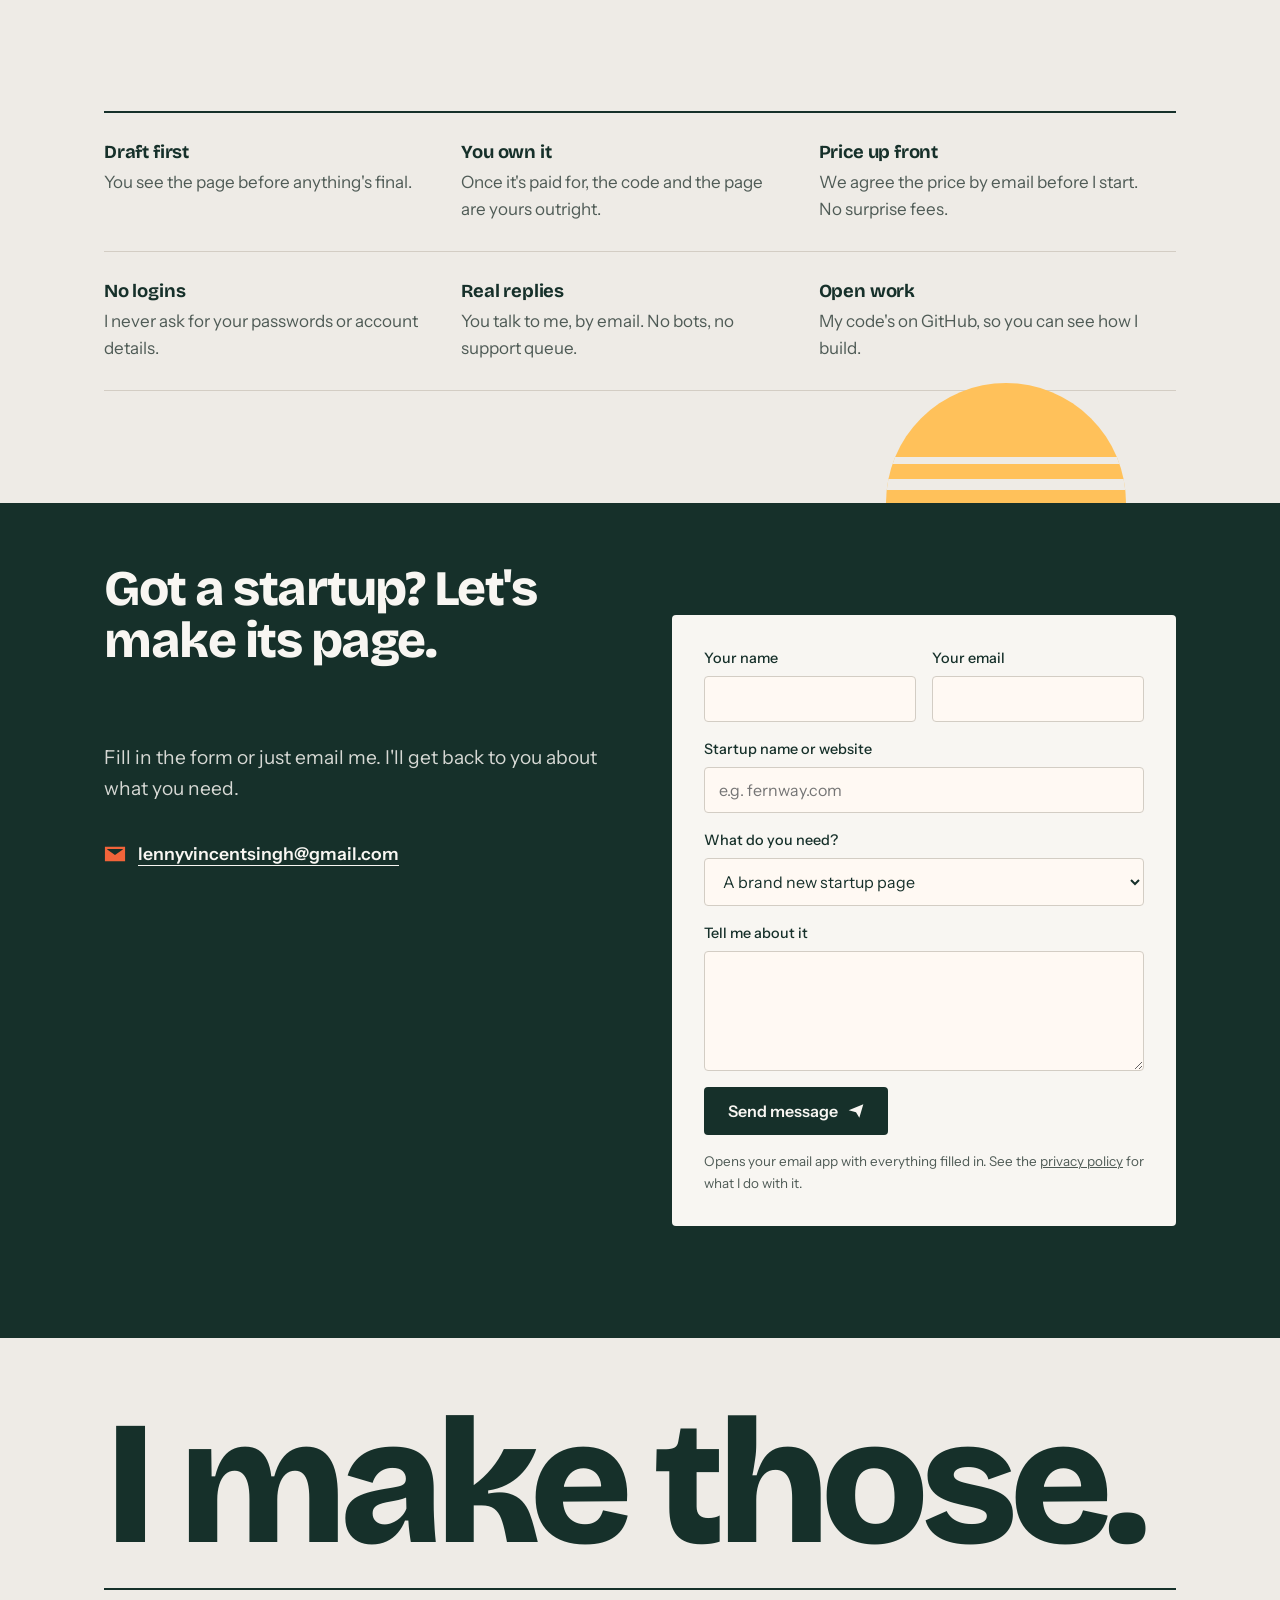
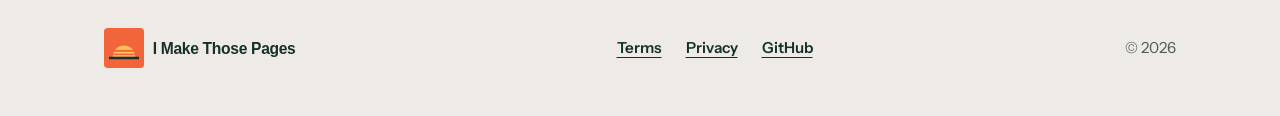
==== commit 8d194d60: "Polish: compact sticky bar, proof strip, sunrise at contact, sign-off footer, solid feature icons Co" ====
--- a/index.html
+++ b/index.html
@@ -23,6 +23,13 @@
 <link rel="stylesheet" href="css/styles.css">
 </head>
 <body>
+
+<div class="minibar" id="minibar" aria-hidden="true">
+  <div class="wrap minibar-in">
+    <a href="#" class="brand" tabindex="-1"><img src="assets/logo-mark.svg" alt="" width="28" height="28">I Make Those Pages</a>
+    <a href="#contact" class="btn small" tabindex="-1">Get your page made</a>
+  </div>
+</div>
 
 <header class="hero-wrap">
   <nav class="wrap nav">
@@ -80,6 +87,15 @@
       <li><img src="assets/icons/fast.svg" alt="" width="28" height="28"><div><h3>Loads fast</h3><p>Light code, so people see your page straight away and stick around.</p></div></li>
       <li><img src="assets/icons/copy.svg" alt="" width="28" height="28"><div><h3>Words that make sense</h3><p>I help you say what you do so people get it first time.</p></div></li>
     </ul>
+
+    <div class="proof">
+      <h3>This page is the proof.</h3>
+      <dl>
+        <div><dt>&lt;140 KB</dt><dd>for the whole page, fonts included</dd></div>
+        <div><dt>0</dt><dd>cookies or trackers</dd></div>
+        <div><dt>3</dt><dd>files of code you'd own: HTML, CSS, JS</dd></div>
+      </dl>
+    </div>
   </section>
 
   <section id="how" class="band story-scroll">
@@ -131,6 +147,7 @@
 </main>
 
 <section id="contact" class="contact-wrap">
+  <div class="sunrise" aria-hidden="true"><i></i><i></i></div>
   <div class="wrap contact">
     <div>
       <h2 data-depth="0.1">Got a startup? Let's make its page.</h2>
@@ -159,10 +176,13 @@
 
 <a href="#contact" class="btn mcta" id="mcta">Get your page made</a>
 
-<footer class="wrap foot">
+<footer class="foot-wrap">
+<p class="wrap signoff" aria-hidden="true">I make those.</p>
+<div class="wrap foot">
   <img src="assets/logo.svg" alt="I Make Those Pages" width="200" height="40">
   <nav><a href="terms.html">Terms</a><a href="privacy.html">Privacy</a><button type="button" class="linkbtn" data-consent-open>Cookie settings</button><a href="https://github.com/0craxy0">GitHub</a></nav>
   <span>© <span id="yr"></span></span>
+</div>
 </footer>
 
 <script src="js/main.js"></script>
--- a/css/styles.css
+++ b/css/styles.css
@@ -248,3 +248,52 @@
 .big-num{font:800 clamp(5rem,16vw,11rem)/1 var(--display);letter-spacing:-.05em}
 .small{font-size:1rem}
 @media (prefers-reduced-motion:reduce){.mcta{transition:none}.btn.busy img{animation:none}}
+
+/* ---------- polish pass ---------- */
+/* compact sticky bar */
+.minibar{position:fixed;top:0;left:0;right:0;z-index:40;background:var(--stone);border-bottom:2px solid var(--ink);transform:translateY(-105%);transition:transform .3s ease}
+.minibar.show{transform:none}
+.minibar-in{display:flex;align-items:center;justify-content:space-between;height:60px}
+.minibar .brand{font-size:1rem}
+@media (max-width:900px){.minibar{display:none}}
+
+/* feature icons sit on sun-orange tiles, same as the step markers */
+.features img{width:48px;height:48px;padding:11px;background:var(--sun);border:2px solid var(--ink)}
+.features li{grid-template-columns:48px 1fr}
+
+/* proof strip */
+.proof{margin-top:72px;display:grid;grid-template-columns:1fr 2fr;gap:32px;align-items:start;padding-top:32px;border-top:2px solid var(--ink)}
+.proof h3{font-size:1.6rem;max-width:12ch}
+.proof dl{display:grid;grid-template-columns:repeat(3,1fr);gap:0}
+.proof dl div{padding:0 24px;border-left:1px solid var(--line)}
+.proof dt{font:800 clamp(2.2rem,4vw,3.2rem)/1 var(--display);letter-spacing:-.04em}
+.proof dd{color:var(--muted);margin-top:8px;font-size:.95rem;max-width:20ch}
+
+/* sunrise: the top edge of the contact section is the horizon */
+.contact-wrap{position:relative}
+.sunrise{position:absolute;right:12%;top:-120px;width:240px;height:120px;border-radius:120px 120px 0 0;background:var(--gold);overflow:hidden}
+.sunrise i{position:absolute;left:0;right:0;background:var(--stone)}
+.sunrise i:nth-child(1){top:74px;height:7px}
+.sunrise i:nth-child(2){top:96px;height:11px}
+.contact{position:relative;z-index:1}
+
+/* footer sign-off */
+.foot-wrap{overflow:hidden}
+.signoff{font:800 min(11rem,14vw)/.85 var(--display);letter-spacing:-.05em;color:var(--ink);padding-top:72px;white-space:nowrap}
+.foot{border-top:2px solid var(--ink);margin-top:28px}
+
+/* story: hide the page under the brief so nothing ghosts through */
+.page{transition:opacity .4s ease}
+.stage[data-stage="1"] .page{opacity:0}
+
+@media (max-width:900px){
+  .proof{grid-template-columns:1fr}
+  .proof dl{grid-template-columns:1fr;gap:20px}
+  .proof dl div{padding:0 0 0 16px}
+  .sunrise{width:150px;height:75px;top:-75px;right:8%}
+  .sunrise i:nth-child(1){top:46px;height:5px}
+  .sunrise i:nth-child(2){top:60px;height:7px}
+}
+@media (prefers-reduced-motion:reduce){.minibar{transition:none}}
+.foot{border-top:0;position:relative}
+.foot::before{content:"";position:absolute;left:24px;right:24px;top:0;height:2px;background:var(--ink)}
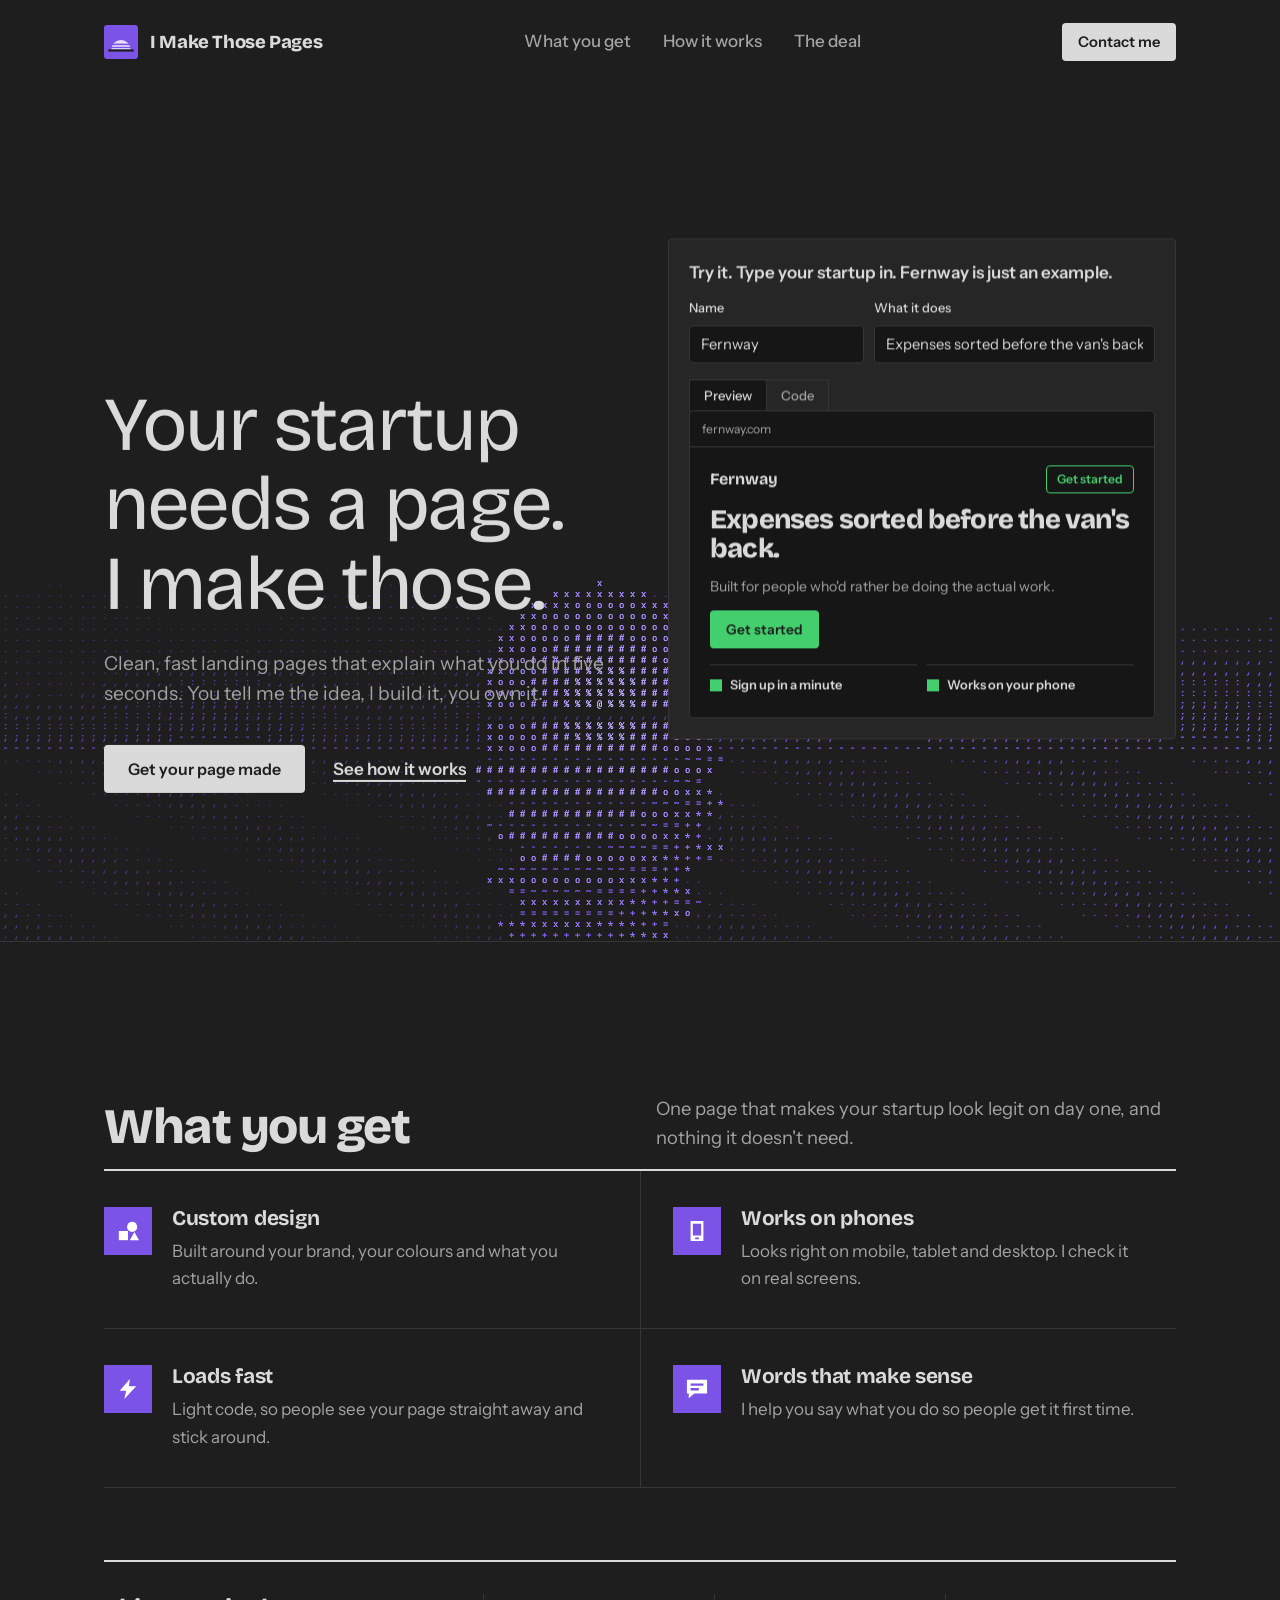
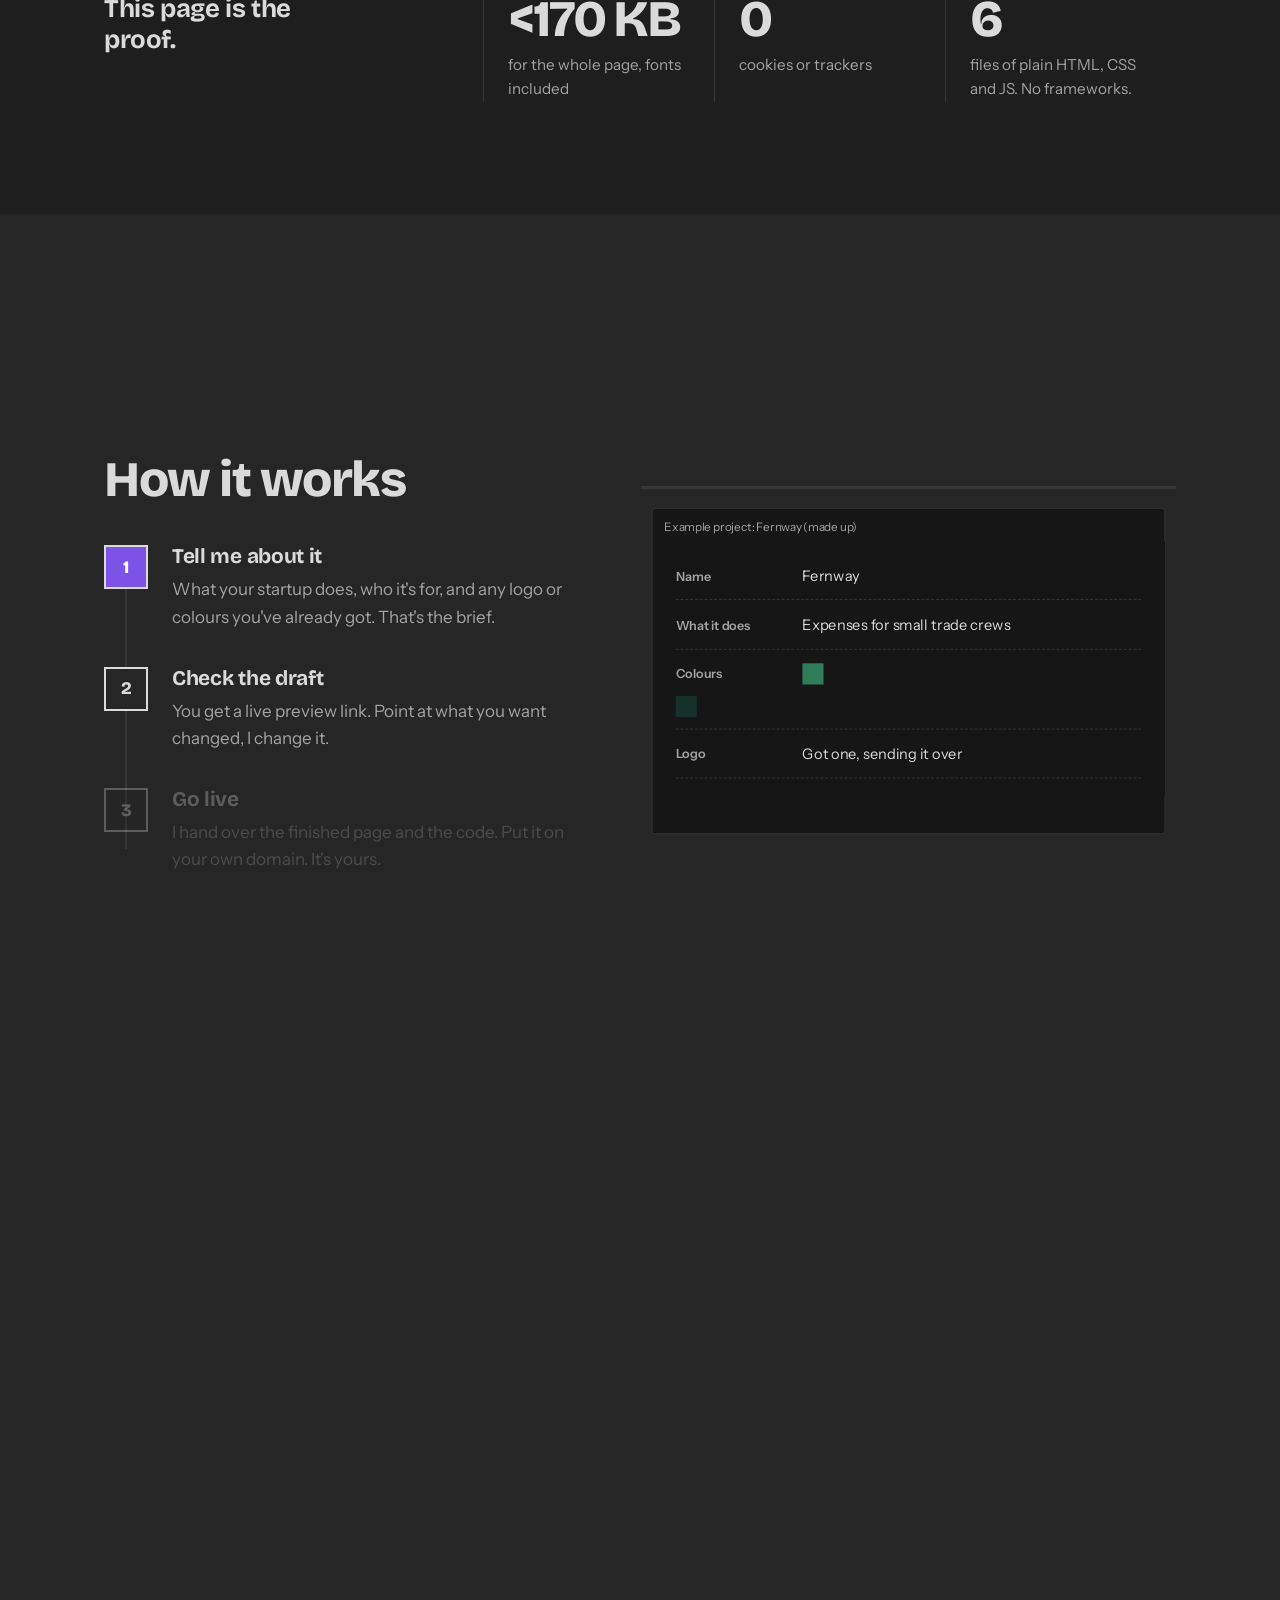
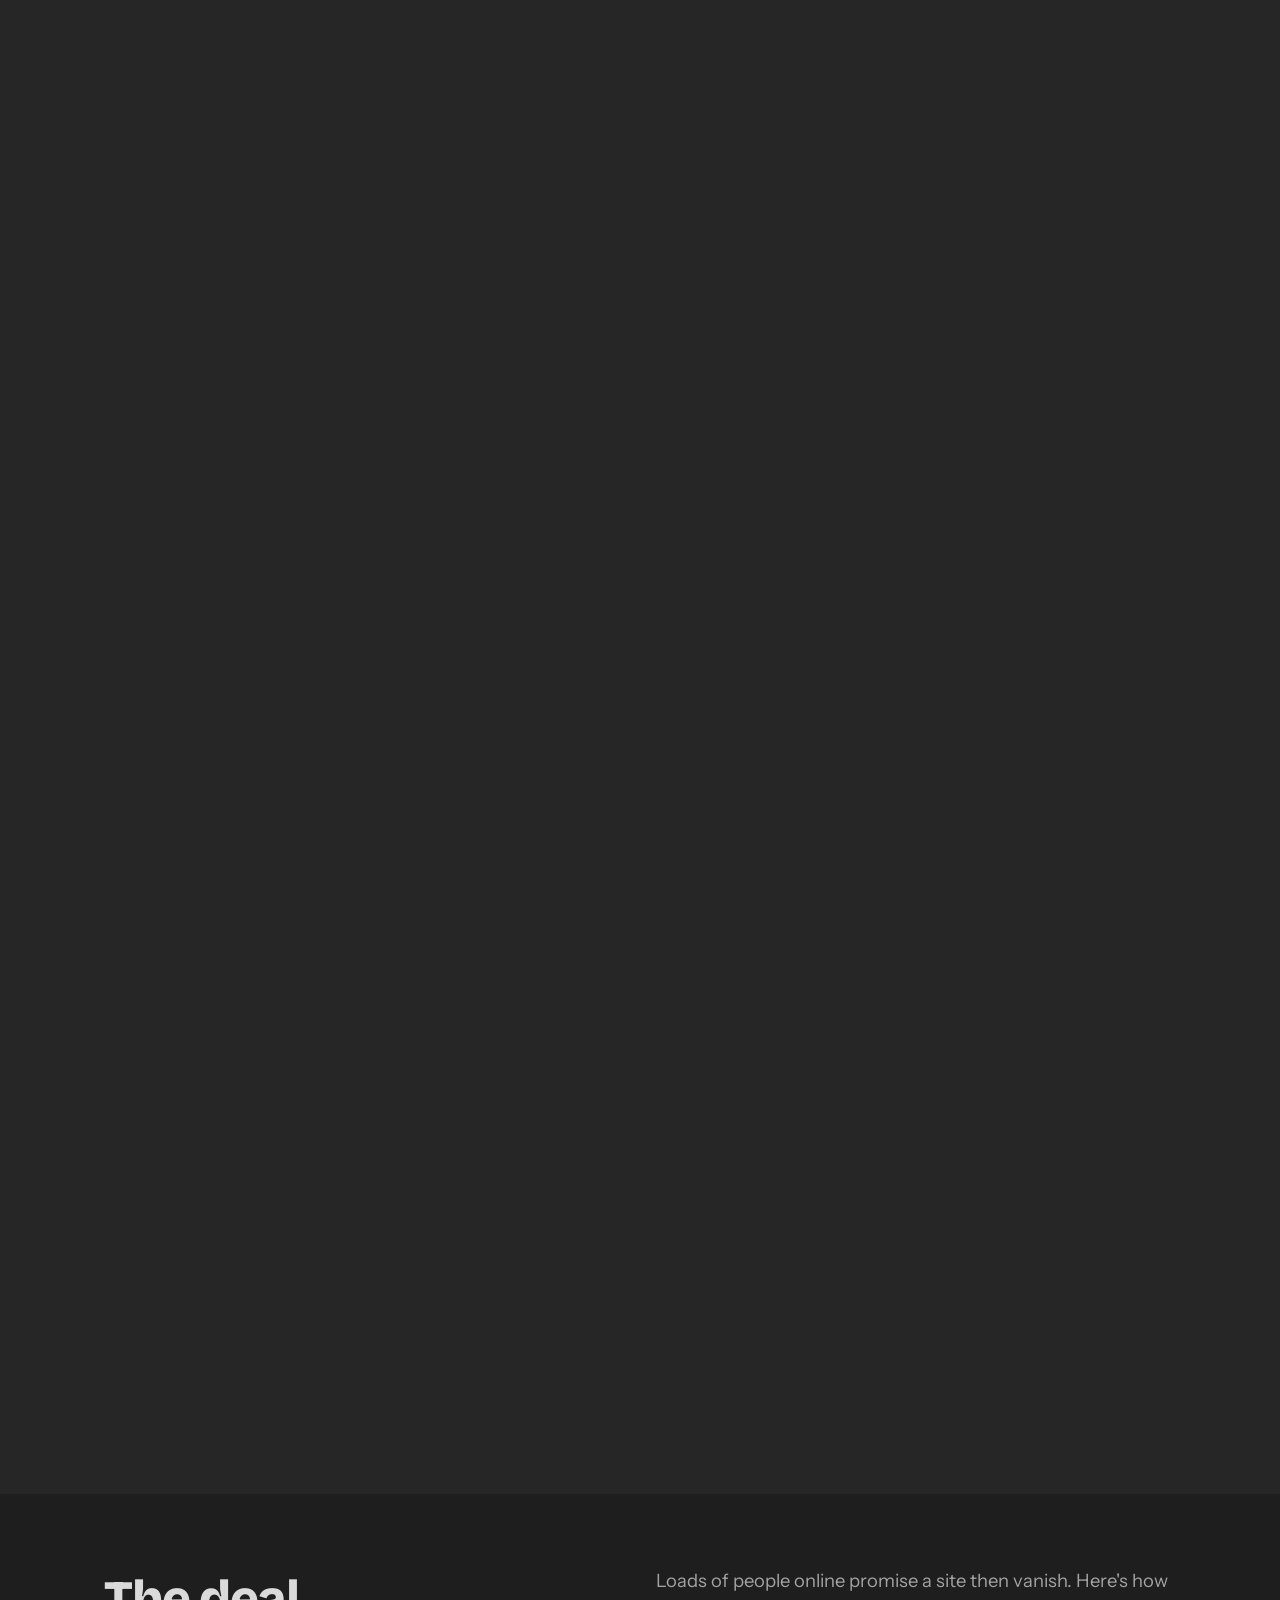
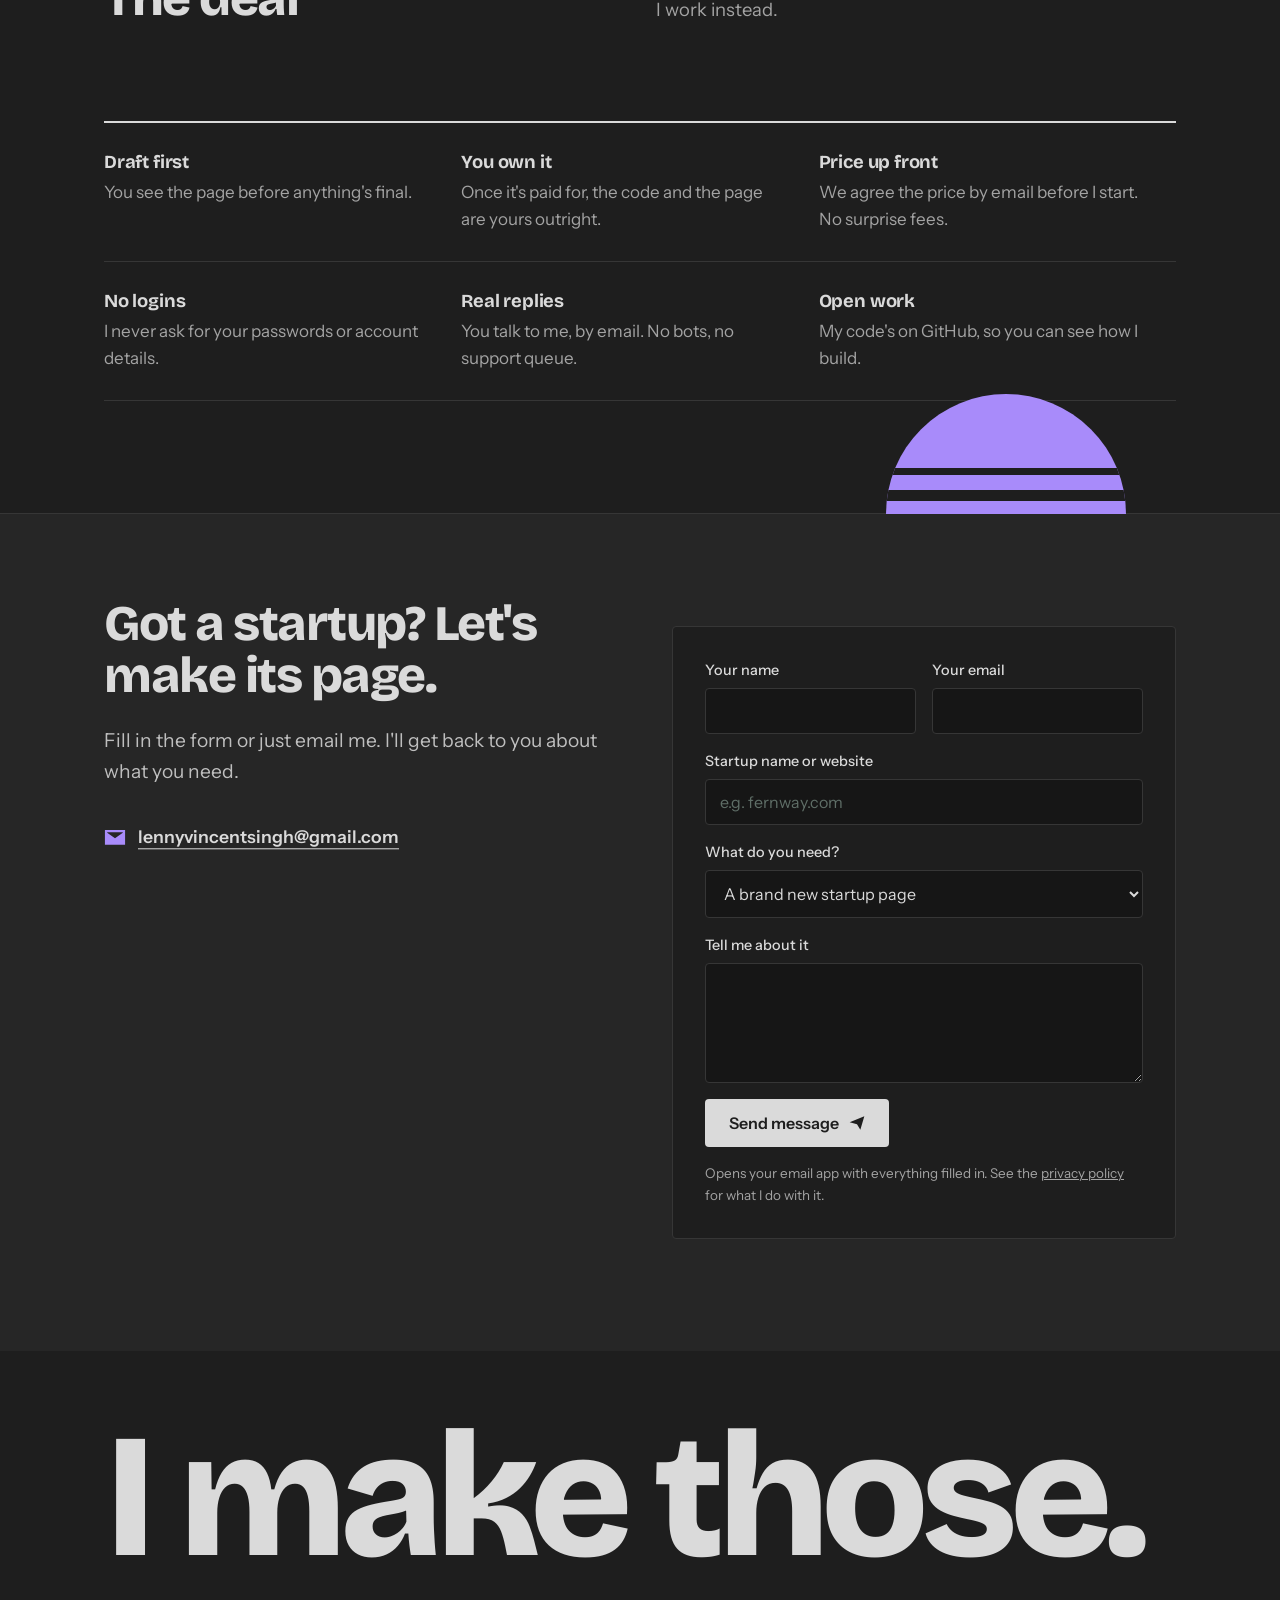
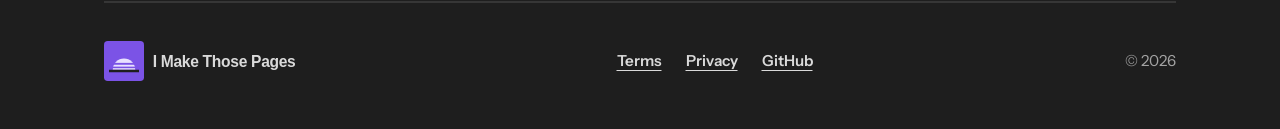
==== commit d88e2765: "Developer style in the Obsidian palette: animated gradient ASCII sunset, decrypt headline, code tab " ====
--- a/index.html
+++ b/index.html
@@ -6,7 +6,7 @@
 <title>I Make Those Pages | Startup pages, made properly</title>
 <meta name="description" content="I build clean, fast landing pages for startups. You see the draft first, the price is agreed up front, and you own the code.">
 <link rel="canonical" href="https://i-make-those-pages.netlify.app/">
-<meta name="theme-color" content="#F2643A">
+<meta name="theme-color" content="#1E1E1E">
 <meta property="og:type" content="website">
 <meta property="og:site_name" content="I Make Those Pages">
 <meta property="og:title" content="I Make Those Pages | Startup pages, made properly">
@@ -47,7 +47,7 @@
       <h1><span class="line">Your startup</span> <span class="line">needs a page.</span> <span class="line">I make those.</span></h1>
       <p class="sub">Clean, fast landing pages that explain what you do in five seconds. You tell me the idea, I build it, you own it.</p>
       <div class="ctas">
-        <a href="#contact" class="btn">Get your page made</a>
+        <a href="#contact" class="btn" data-magnet>Get your page made</a>
         <a href="#how" class="link">See how it works</a>
       </div>
     </div>
@@ -58,7 +58,12 @@
         <label>Name<input id="dName" value="Fernway" maxlength="24"></label>
         <label>What it does<input id="dLine" value="Expenses sorted before the van's back." maxlength="60"></label>
       </div>
-      <div class="frame" id="frame" aria-live="polite">
+      <div class="tabs" role="tablist" aria-label="Demo view">
+        <button type="button" role="tab" id="tabPreview" aria-selected="true" aria-controls="frame">Preview</button>
+        <button type="button" role="tab" id="tabCode" aria-selected="false" aria-controls="codePanel">Code</button>
+      </div>
+      <pre class="code" id="codePanel" role="tabpanel" aria-labelledby="tabCode" hidden><code id="codeOut"></code></pre>
+      <div class="frame" id="frame" role="tabpanel" aria-labelledby="tabPreview" aria-live="polite">
         <div class="frame-bar"><span id="dUrl">fernway.com</span></div>
         <div class="frame-body">
           <div class="f-nav"><b id="pName">Fernway</b><i>Get started</i></div>
@@ -77,7 +82,7 @@
 
 <main>
   <section id="what" class="wrap section">
-    <div class="split" data-depth="0.12">
+    <div class="split" data-depth="0.08">
       <h2>What you get</h2>
       <p class="lead">One page that makes your startup look legit on day one, and nothing it doesn't need.</p>
     </div>
@@ -91,9 +96,9 @@
     <div class="proof">
       <h3>This page is the proof.</h3>
       <dl>
-        <div><dt>&lt;140 KB</dt><dd>for the whole page, fonts included</dd></div>
+        <div><dt>&lt;170 KB</dt><dd>for the whole page, fonts included</dd></div>
         <div><dt>0</dt><dd>cookies or trackers</dd></div>
-        <div><dt>3</dt><dd>files of code you'd own: HTML, CSS, JS</dd></div>
+        <div><dt>6</dt><dd>files of plain HTML, CSS and JS. No frameworks.</dd></div>
       </dl>
     </div>
   </section>
@@ -131,7 +136,7 @@
   </section>
 
   <section id="deal" class="wrap section">
-    <div class="split" data-depth="0.12">
+    <div class="split" data-depth="0.08">
       <h2>The deal</h2>
       <p class="lead">Loads of people online promise a site then vanish. Here's how I work instead.</p>
     </div>
@@ -149,8 +154,8 @@
 <section id="contact" class="contact-wrap">
   <div class="sunrise" aria-hidden="true"><i></i><i></i></div>
   <div class="wrap contact">
-    <div>
-      <h2 data-depth="0.1">Got a startup? Let's make its page.</h2>
+    <div data-depth="0.08">
+      <h2>Got a startup? Let's make its page.</h2>
       <p class="sub">Fill in the form or just email me. I'll get back to you about what you need.</p>
       <a class="mail" href="mailto:lennyvincentsingh@gmail.com"><img src="assets/icons/mail.svg" alt="" width="22" height="22">lennyvincentsingh@gmail.com</a>
     </div>
--- a/css/styles.css
+++ b/css/styles.css
@@ -297,3 +297,104 @@
 @media (prefers-reduced-motion:reduce){.minibar{transition:none}}
 .foot{border-top:0;position:relative}
 .foot::before{content:"";position:absolute;left:24px;right:24px;top:0;height:2px;background:var(--ink)}
+
+/* ================= DEV THEME ================= */
+@font-face{font-family:"JetBrains Mono";src:url(../assets/fonts/jbmono-400.woff2) format("woff2");font-weight:400;font-display:swap}
+:root{
+  --ink:#EEEBE6;      /* text + primary buttons */
+  --paper:#121C18;    /* raised surfaces */
+  --stone:#0B1310;    /* page */
+  --muted:#97A59E;
+  --line:#26342E;
+  --leaf:#3FA273;
+  --field:#0E1714;
+  --dark:#0B1310;
+  --mono:"JetBrains Mono",ui-monospace,monospace;
+}
+body{background:var(--stone);color:var(--ink)}
+.btn{color:var(--dark)}
+.btn:hover{background:var(--gold);color:var(--dark)}
+.btn.ghost{color:var(--ink);border-color:var(--ink)}
+.btn.ghost:hover{background:var(--paper);color:var(--ink)}
+[data-magnet]{transition:transform .2s ease-out}
+::selection{background:var(--sun);color:var(--dark)}
+
+/* hero: dark, the dithered sun fills it */
+.hero-wrap{background:var(--stone);border-bottom:1px solid var(--line)}
+#sunGL{inset:0;height:100%}
+.gl .hero{padding-bottom:300px}
+.hero .sub{color:var(--muted)}
+.link{color:var(--ink)}
+.sun{background:var(--gold)}
+.sun i{background:var(--stone)}
+.nav ul a{color:var(--muted)}
+.nav ul a:hover{color:var(--ink)}
+
+/* demo with code tab */
+.demo{border:1px solid var(--line);background:var(--paper)}
+.tabs{display:flex;gap:0;border:1px solid var(--line);border-bottom:0;width:max-content}
+.tabs button{font:500 .82rem var(--body);background:none;border:0;color:var(--muted);padding:7px 14px;cursor:pointer;border-right:1px solid var(--line)}
+.tabs button:last-child{border-right:0}
+.tabs button[aria-selected="true"]{background:var(--field);color:var(--ink)}
+.code{margin:0;background:var(--field);border:1px solid var(--line);padding:16px 18px;font:400 .8rem/1.75 var(--mono);color:var(--muted);overflow:auto;min-height:262px;white-space:pre-wrap;word-break:break-word}
+.code .t{color:var(--gold)}.code .a{color:var(--leaf)}.code .s{color:var(--sun)}.code .x{color:var(--ink)}
+.frame,.brief,.skeleton{background:var(--field)}
+.frame{border-color:var(--line)}
+.f-nav i{border-color:var(--leaf);color:var(--leaf)}
+.f-btn{color:var(--dark)}
+.skeleton i{background:linear-gradient(90deg,#16231E 0,#1E2D27 50%,#16231E 100%) 0 0/200% 100%}
+input,select,textarea{background:var(--field);color:var(--ink);border-color:var(--line)}
+input::placeholder,textarea::placeholder{color:#5F6E67}
+input:focus,select:focus,textarea:focus{border-color:var(--gold)}
+:focus-visible{outline-color:var(--gold)}
+
+/* sections */
+.band{background:var(--paper)}
+.features,.deal,.proof{border-top-color:var(--ink)}
+.features::before,.deal::before{background:var(--ink)}
+.features img{border-color:var(--sun)}
+.steps span,.beat span{border-color:var(--ink);color:var(--dark)}
+.beat span{background:var(--paper);color:var(--ink)}
+.beat.on span,.beat.done span{background:var(--sun);color:var(--dark)}
+.stage{border:1px solid var(--line)}
+.pin{color:var(--dark);border-color:var(--dark)}
+.live{color:var(--dark)}
+
+/* contact on a raised surface */
+.contact-wrap{background:var(--paper);color:var(--ink);border-top:1px solid var(--line)}
+.sunrise i{background:var(--stone)}
+.form{background:var(--stone);border:1px solid var(--line)}
+.mail:hover{color:var(--gold)}
+.err{color:#FF8E72}
+input[aria-invalid="true"],textarea[aria-invalid="true"]{border-color:#FF8E72;background:#22140F}
+.mcta{color:var(--dark)}
+
+/* chrome */
+.minibar{background:rgba(11,19,16,1);border-bottom:1px solid var(--line)}
+.consent{background:var(--paper);border:1px solid var(--line)}
+.legal-top{background:var(--stone);border-bottom:1px solid var(--line)}
+.legal p,.legal li{color:var(--muted)}
+.foot{color:var(--muted)}
+.foot::before{background:var(--line)}
+.signoff{color:var(--ink)}
+
+/* ================= OBSIDIAN PALETTE ================= */
+:root{
+  --stone:#1E1E1E;   /* page (Obsidian background-primary) */
+  --paper:#262626;   /* raised surfaces (background-secondary-alt) */
+  --field:#161616;   /* inputs, code, previews (background-secondary) */
+  --line:#363636;    /* borders */
+  --ink:#DADADA;     /* text, primary buttons (text-normal) */
+  --muted:#A3A3A3;   /* secondary text */
+  --sun:#7B53E6;     /* violet accent fills (interactive-accent) */
+  --gold:#A88BFA;    /* light violet: highlights, hovers, links */
+  --leaf:#44CF6E;    /* Obsidian green, demo preview only */
+  --dark:#1E1E1E;
+}
+.beat.on span,.beat.done span,.steps span{color:#fff}
+.err{color:#FB464C}
+input[aria-invalid="true"],textarea[aria-invalid="true"]{border-color:#FB464C;background:#2A1A1B}
+.skeleton i{background:linear-gradient(90deg,#222 0,#2E2E2E 50%,#222 100%) 0 0/200% 100%}
+.minibar{background:var(--stone)}
+.code .t{color:var(--gold)}.code .a{color:var(--leaf)}.code .s{color:#E0DEF4}.code .x{color:var(--ink)}
+.pin{background:var(--gold)}
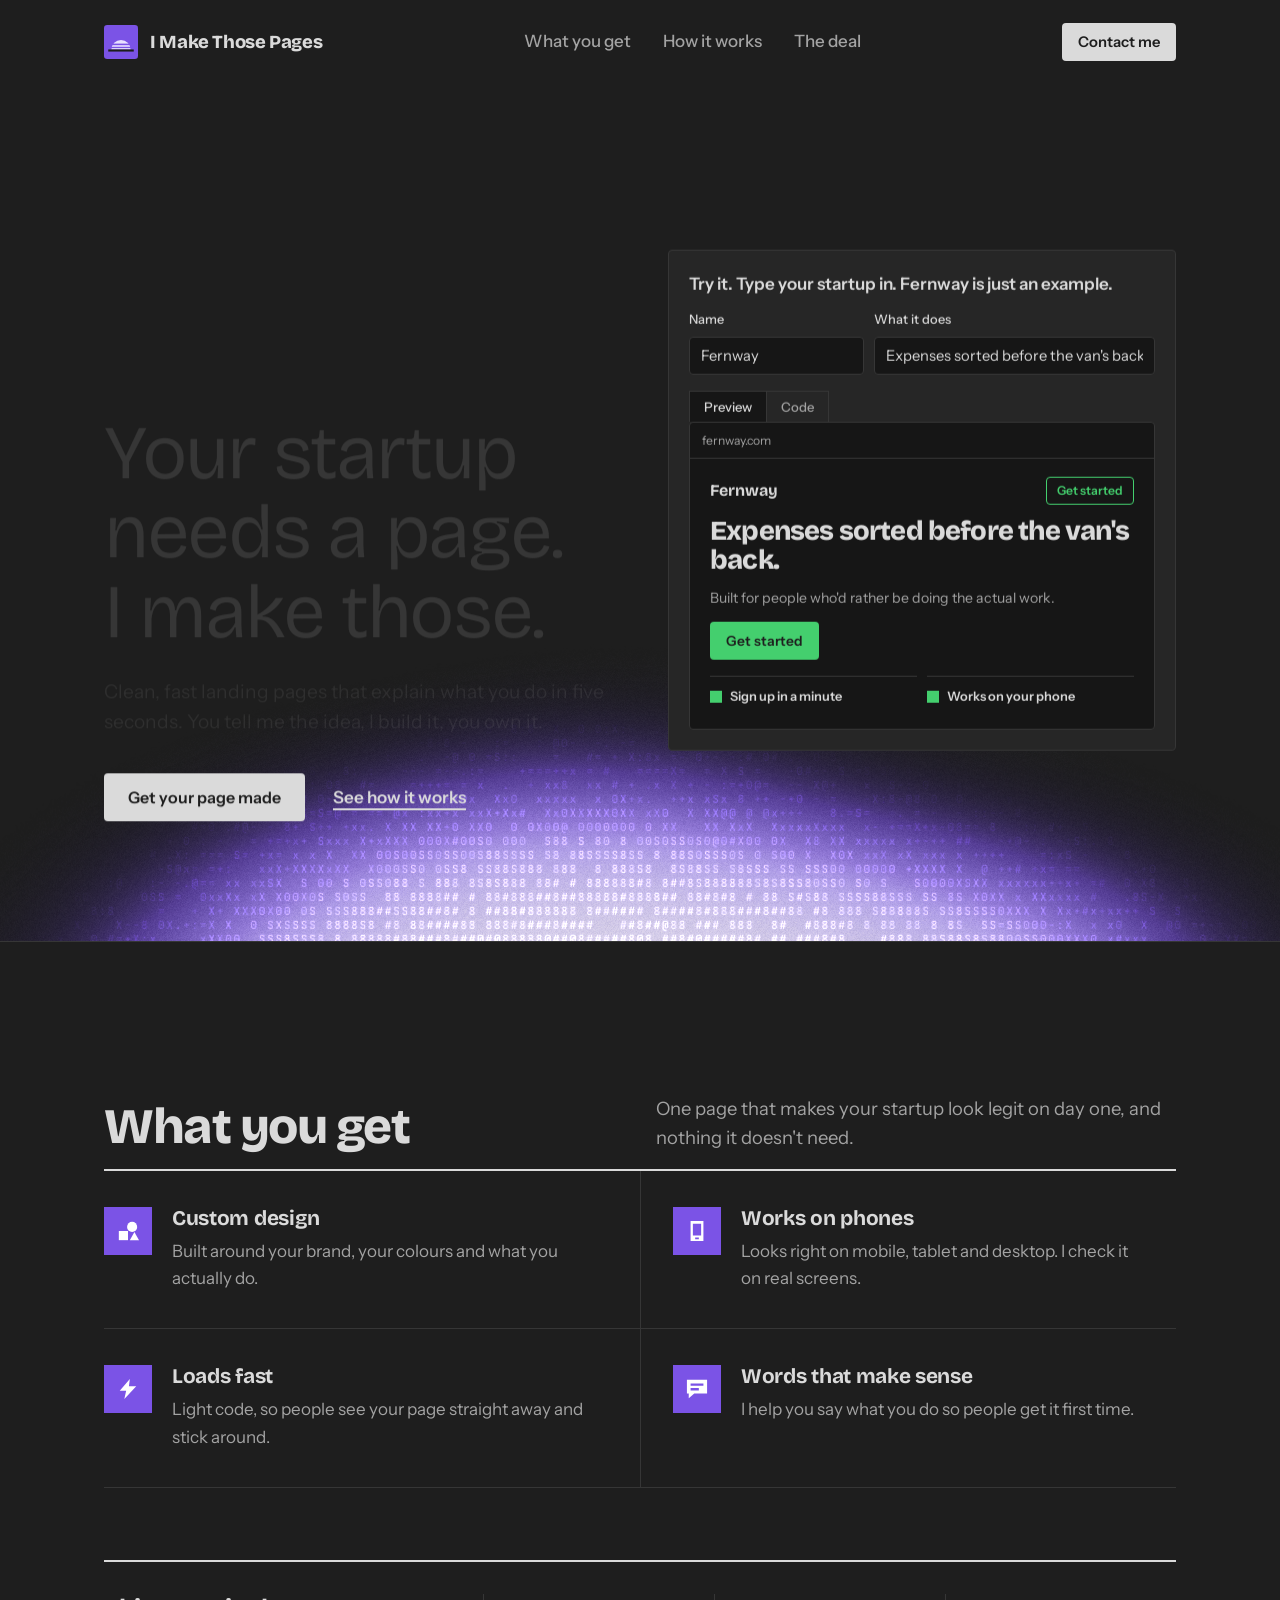
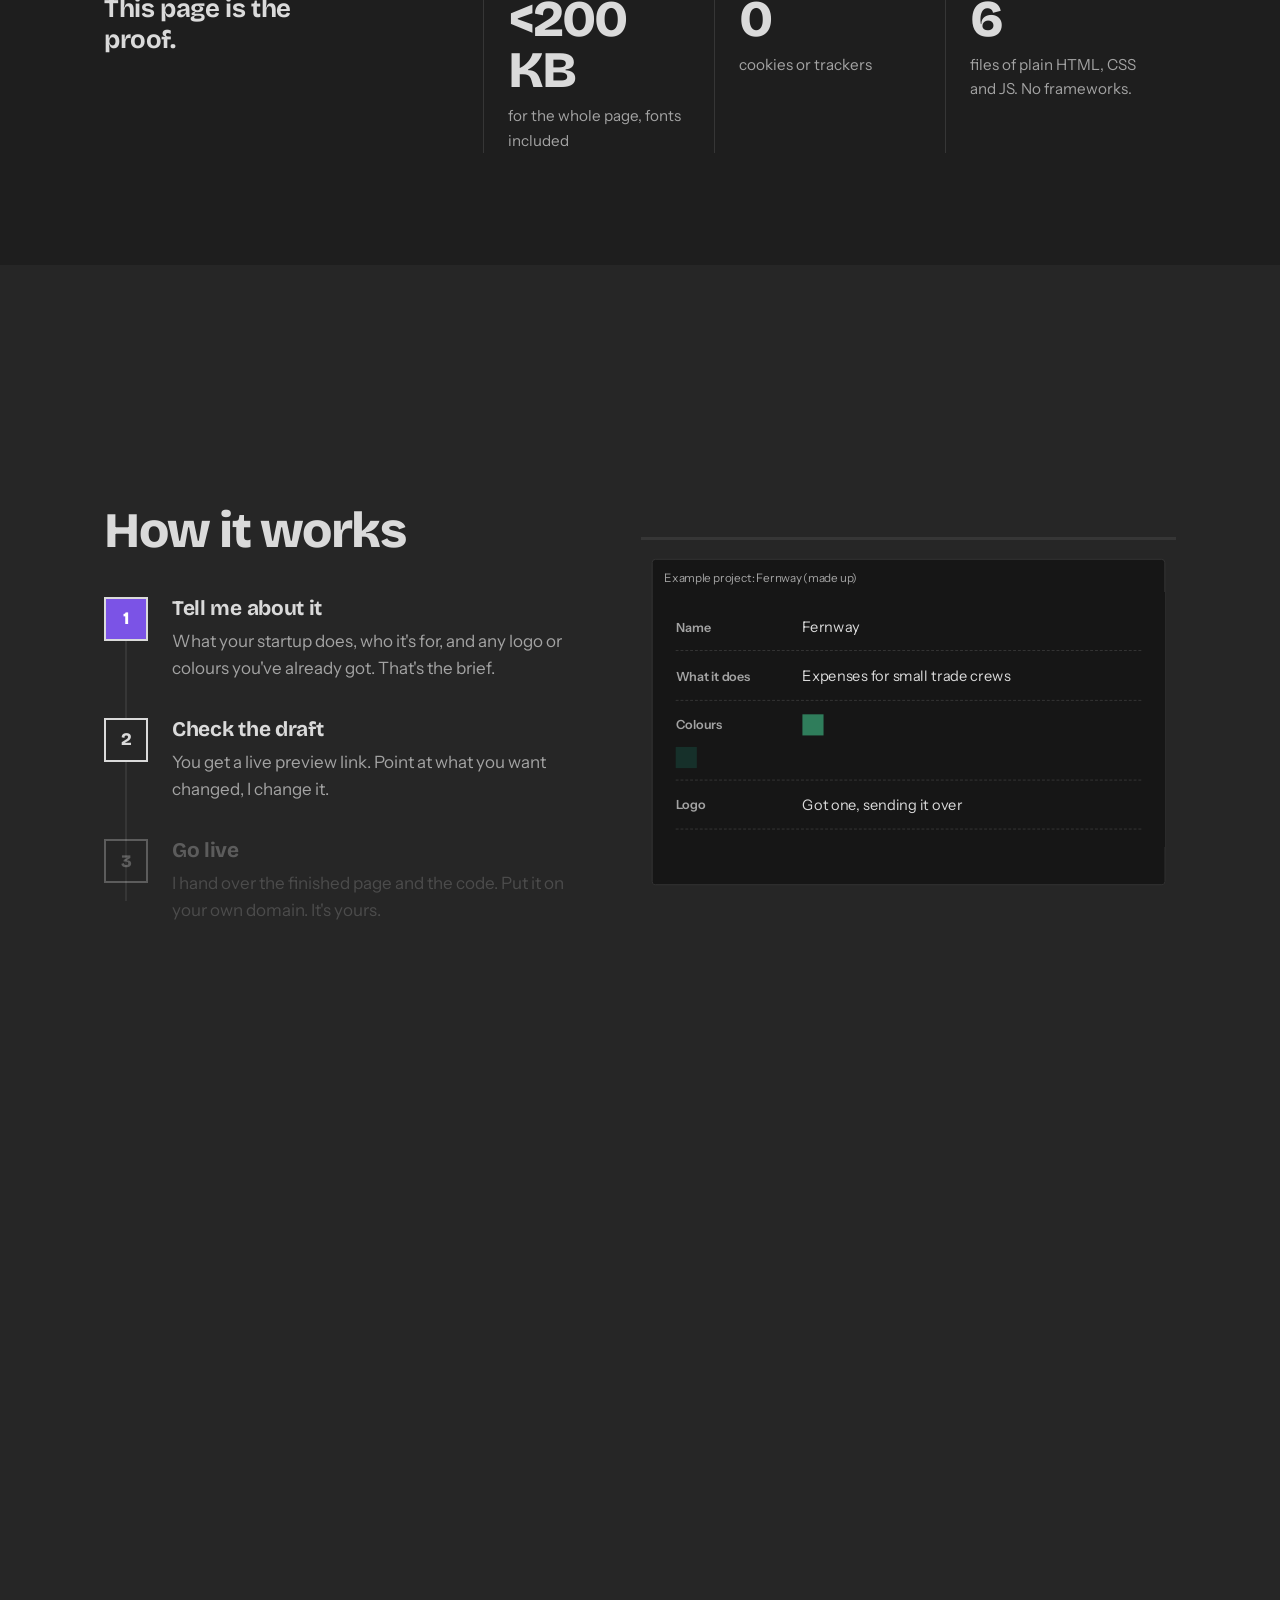
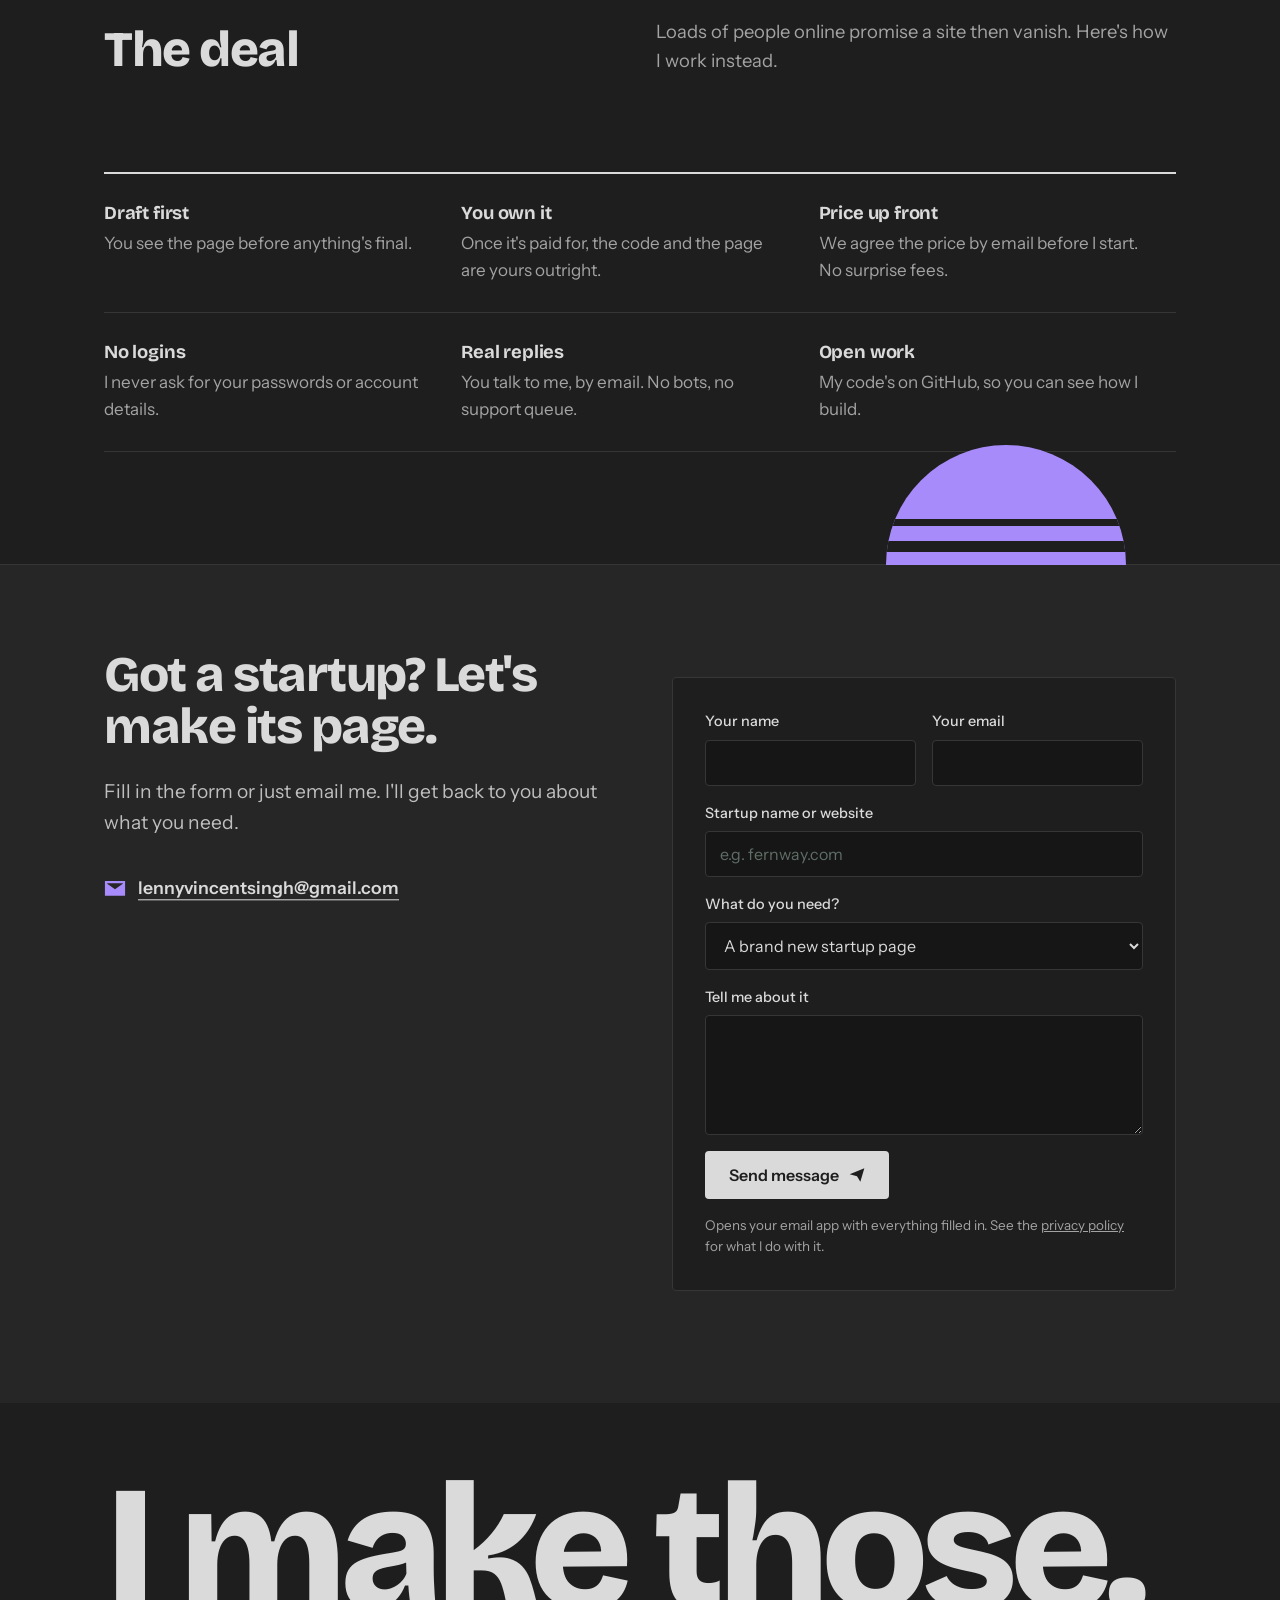
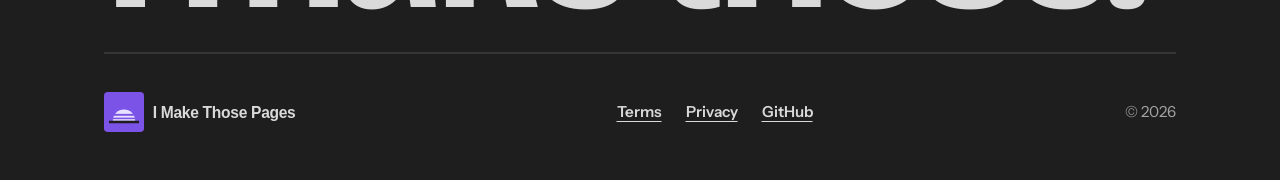
==== commit f587407e: "Use React Bits Gradient ASCII (ported to plain JS) for the hero; update proof numbers Co-Authored-By" ====
--- a/index.html
+++ b/index.html
@@ -76,7 +76,7 @@
       </div>
     </div>
   </div>
-  <canvas id="sunGL" aria-hidden="true"></canvas>
+  <div id="heroAscii" class="hero-ascii" aria-hidden="true"></div>
   <div class="sun" aria-hidden="true"><i></i><i></i><i></i></div>
 </header>
 
@@ -96,7 +96,7 @@
     <div class="proof">
       <h3>This page is the proof.</h3>
       <dl>
-        <div><dt>&lt;170 KB</dt><dd>for the whole page, fonts included</dd></div>
+        <div><dt>&lt;200 KB</dt><dd>for the whole page, fonts included</dd></div>
         <div><dt>0</dt><dd>cookies or trackers</dd></div>
         <div><dt>6</dt><dd>files of plain HTML, CSS and JS. No frameworks.</dd></div>
       </dl>
@@ -193,6 +193,6 @@
 <script src="js/main.js"></script>
 <script src="js/consent.js"></script>
 <script src="js/motion.js"></script>
-<script src="js/sun.js"></script>
+<script src="js/gradient-ascii.js"></script>
 </body>
 </html>
--- a/css/styles.css
+++ b/css/styles.css
@@ -398,3 +398,8 @@
 .minibar{background:var(--stone)}
 .code .t{color:var(--gold)}.code .a{color:var(--leaf)}.code .s{color:#E0DEF4}.code .x{color:var(--ink)}
 .pin{background:var(--gold)}
+
+/* React Bits Gradient ASCII in the hero */
+.gradient-ascii-container{position:relative;width:100%;height:100%;overflow:hidden}
+.gradient-ascii-canvas{position:absolute;inset:0;display:block;width:100%;height:100%}
+.hero-ascii{position:absolute!important;inset:0;height:auto!important;z-index:1;pointer-events:none}
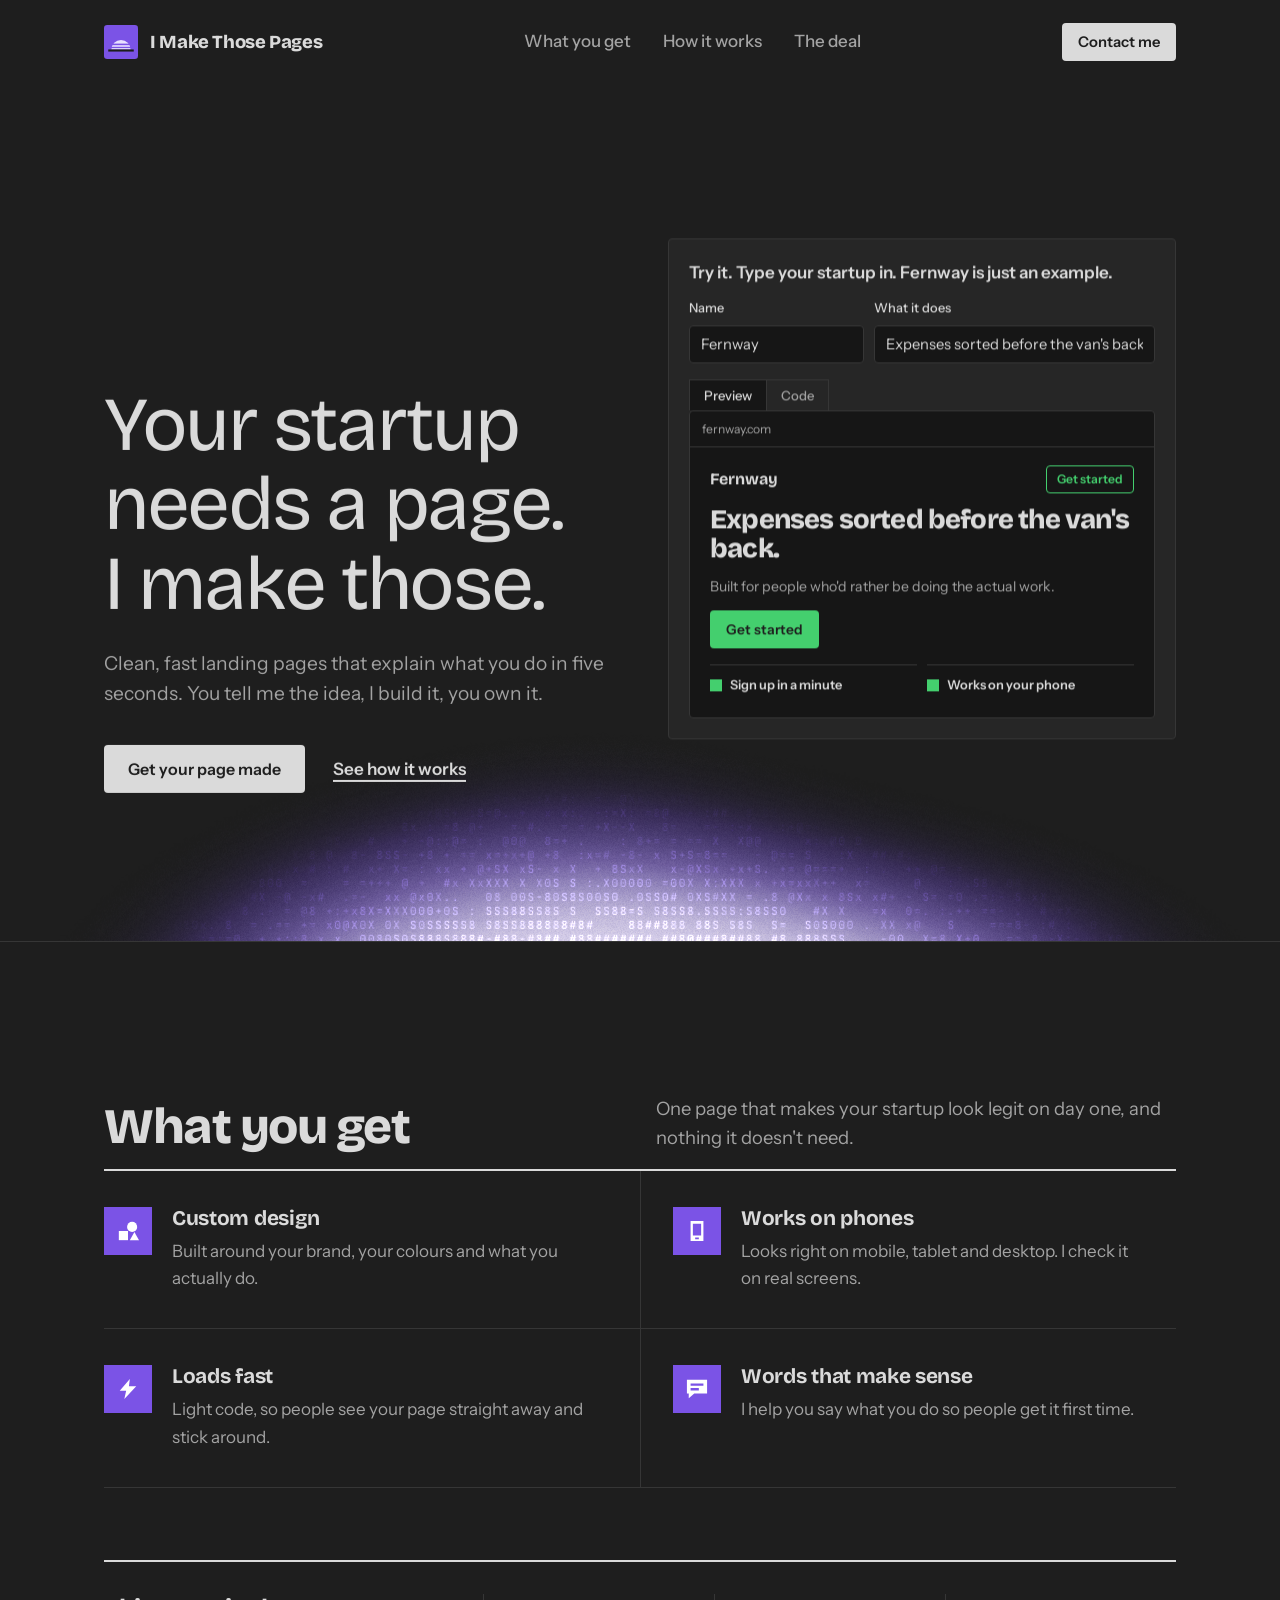
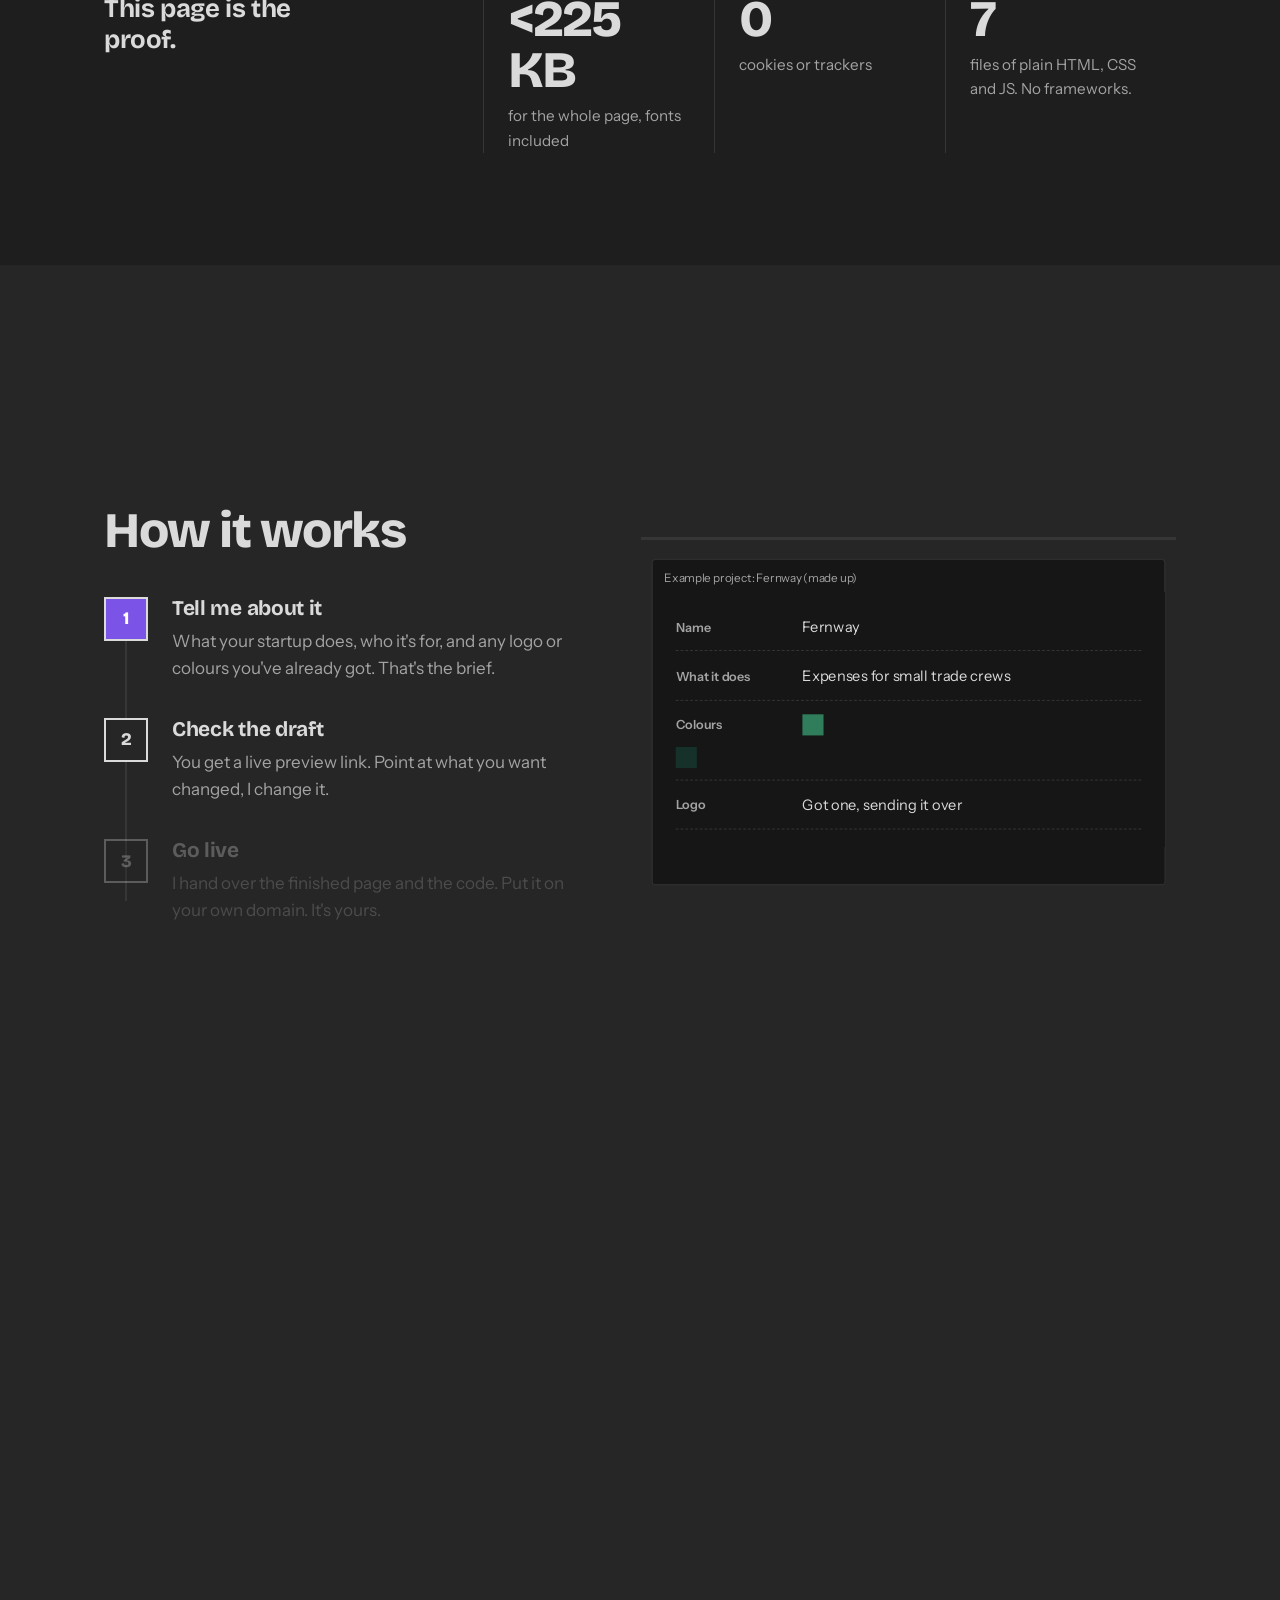
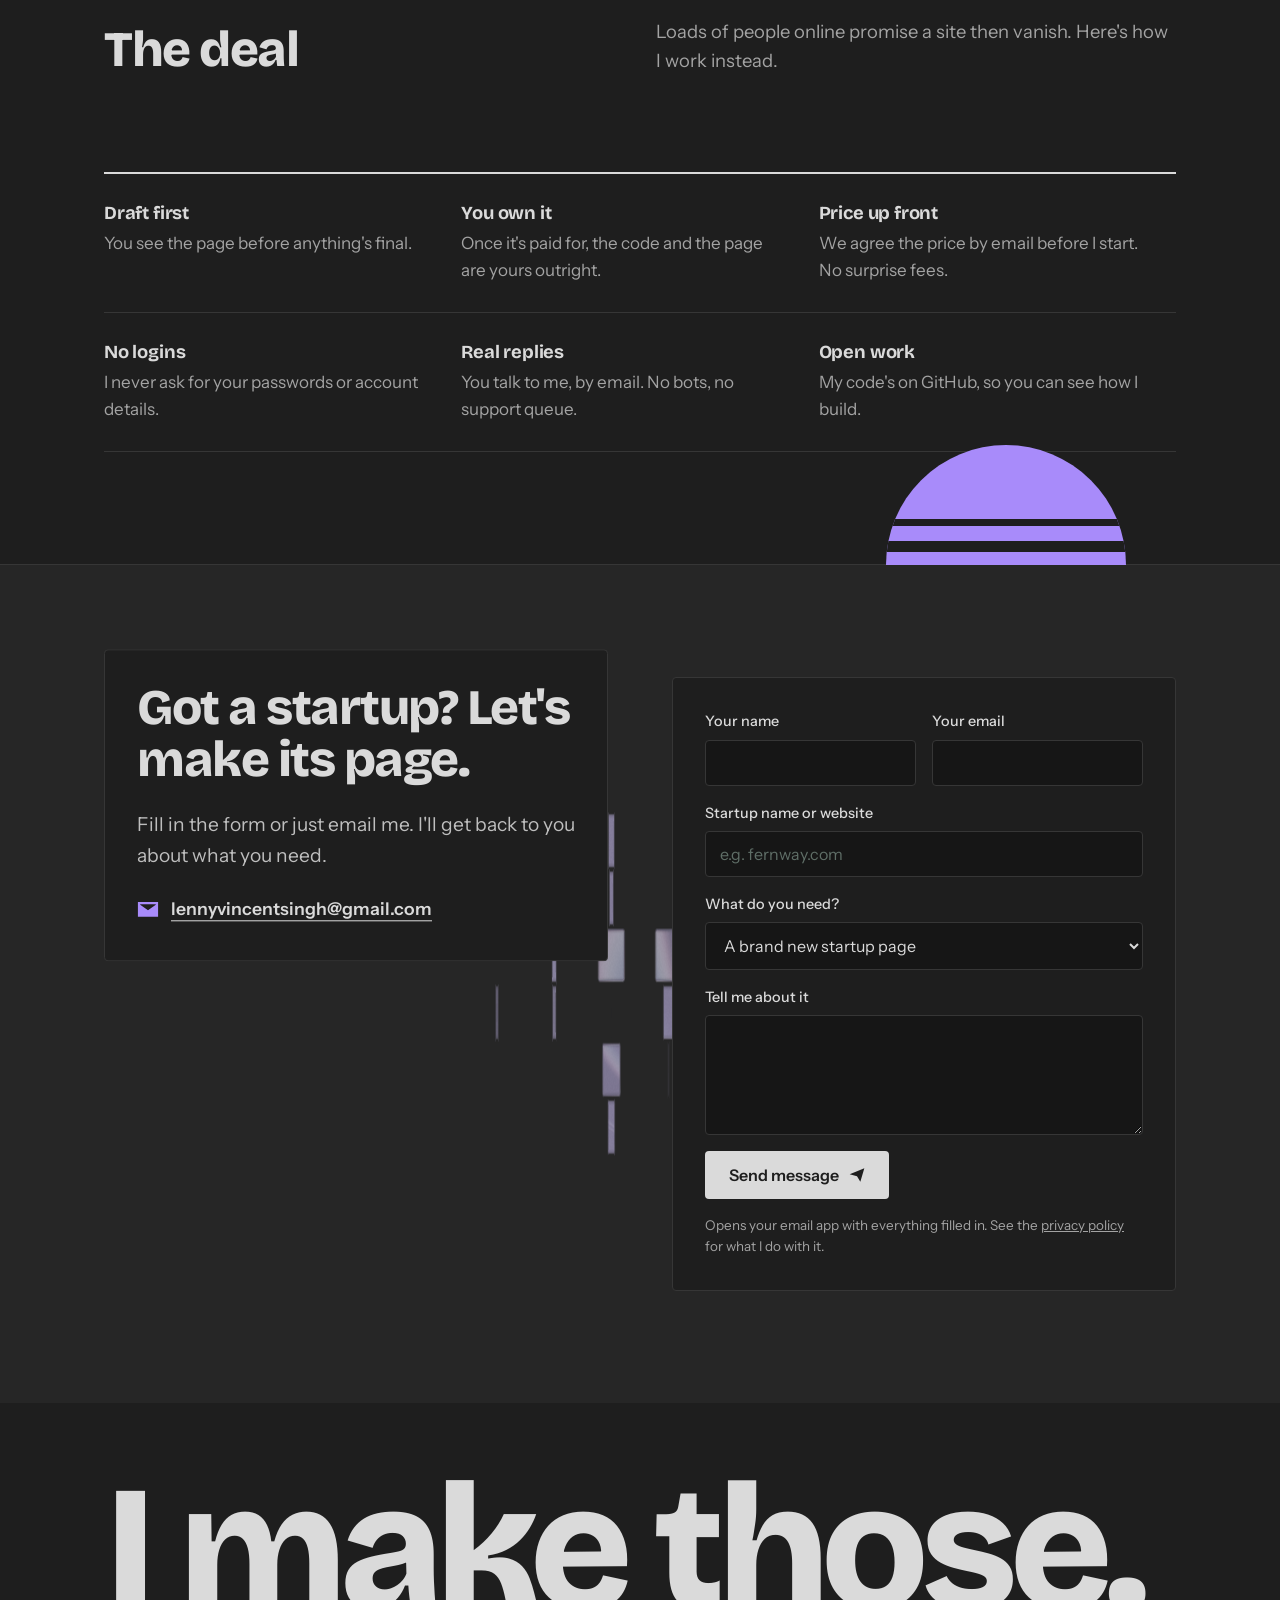
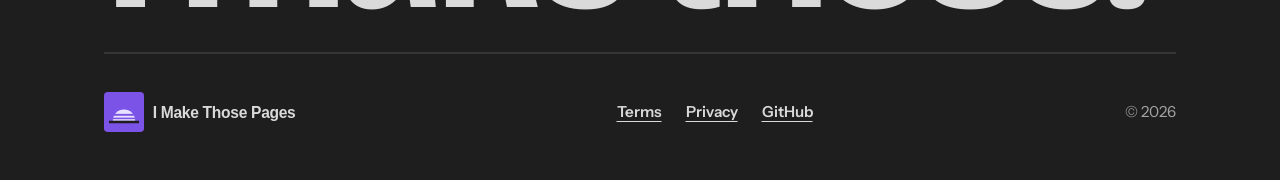
==== commit 475120c2: "Add React Bits HoloMosaic (ported to plain JS) behind the contact section; update proof numbers Co-A" ====
--- a/index.html
+++ b/index.html
@@ -96,9 +96,9 @@
     <div class="proof">
       <h3>This page is the proof.</h3>
       <dl>
-        <div><dt>&lt;200 KB</dt><dd>for the whole page, fonts included</dd></div>
+        <div><dt>&lt;225 KB</dt><dd>for the whole page, fonts included</dd></div>
         <div><dt>0</dt><dd>cookies or trackers</dd></div>
-        <div><dt>6</dt><dd>files of plain HTML, CSS and JS. No frameworks.</dd></div>
+        <div><dt>7</dt><dd>files of plain HTML, CSS and JS. No frameworks.</dd></div>
       </dl>
     </div>
   </section>
@@ -152,6 +152,7 @@
 </main>
 
 <section id="contact" class="contact-wrap">
+  <div id="contactMosaic" class="contact-mosaic" aria-hidden="true"></div>
   <div class="sunrise" aria-hidden="true"><i></i><i></i></div>
   <div class="wrap contact">
     <div data-depth="0.08">
@@ -194,5 +195,6 @@
 <script src="js/consent.js"></script>
 <script src="js/motion.js"></script>
 <script src="js/gradient-ascii.js"></script>
+<script src="js/holo-mosaic.js"></script>
 </body>
 </html>
--- a/css/styles.css
+++ b/css/styles.css
@@ -403,3 +403,11 @@
 .gradient-ascii-container{position:relative;width:100%;height:100%;overflow:hidden}
 .gradient-ascii-canvas{position:absolute;inset:0;display:block;width:100%;height:100%}
 .hero-ascii{position:absolute!important;inset:0;height:auto!important;z-index:1;pointer-events:none}
+
+/* React Bits HoloMosaic behind the contact section */
+.holo-mosaic-container{position:relative;width:100%;height:100%;overflow:hidden}
+.holo-mosaic-canvas{position:absolute;inset:0;display:block;width:100%;height:100%}
+.contact-mosaic{position:absolute!important;inset:0;height:auto!important;z-index:0}
+.contact>div:first-child{background:var(--stone);border:1px solid var(--line);border-radius:var(--r);padding:32px;align-self:start}
+.contact>div:first-child .sub{margin-bottom:24px}
+@media (max-width:520px){.contact>div:first-child{padding:22px}}
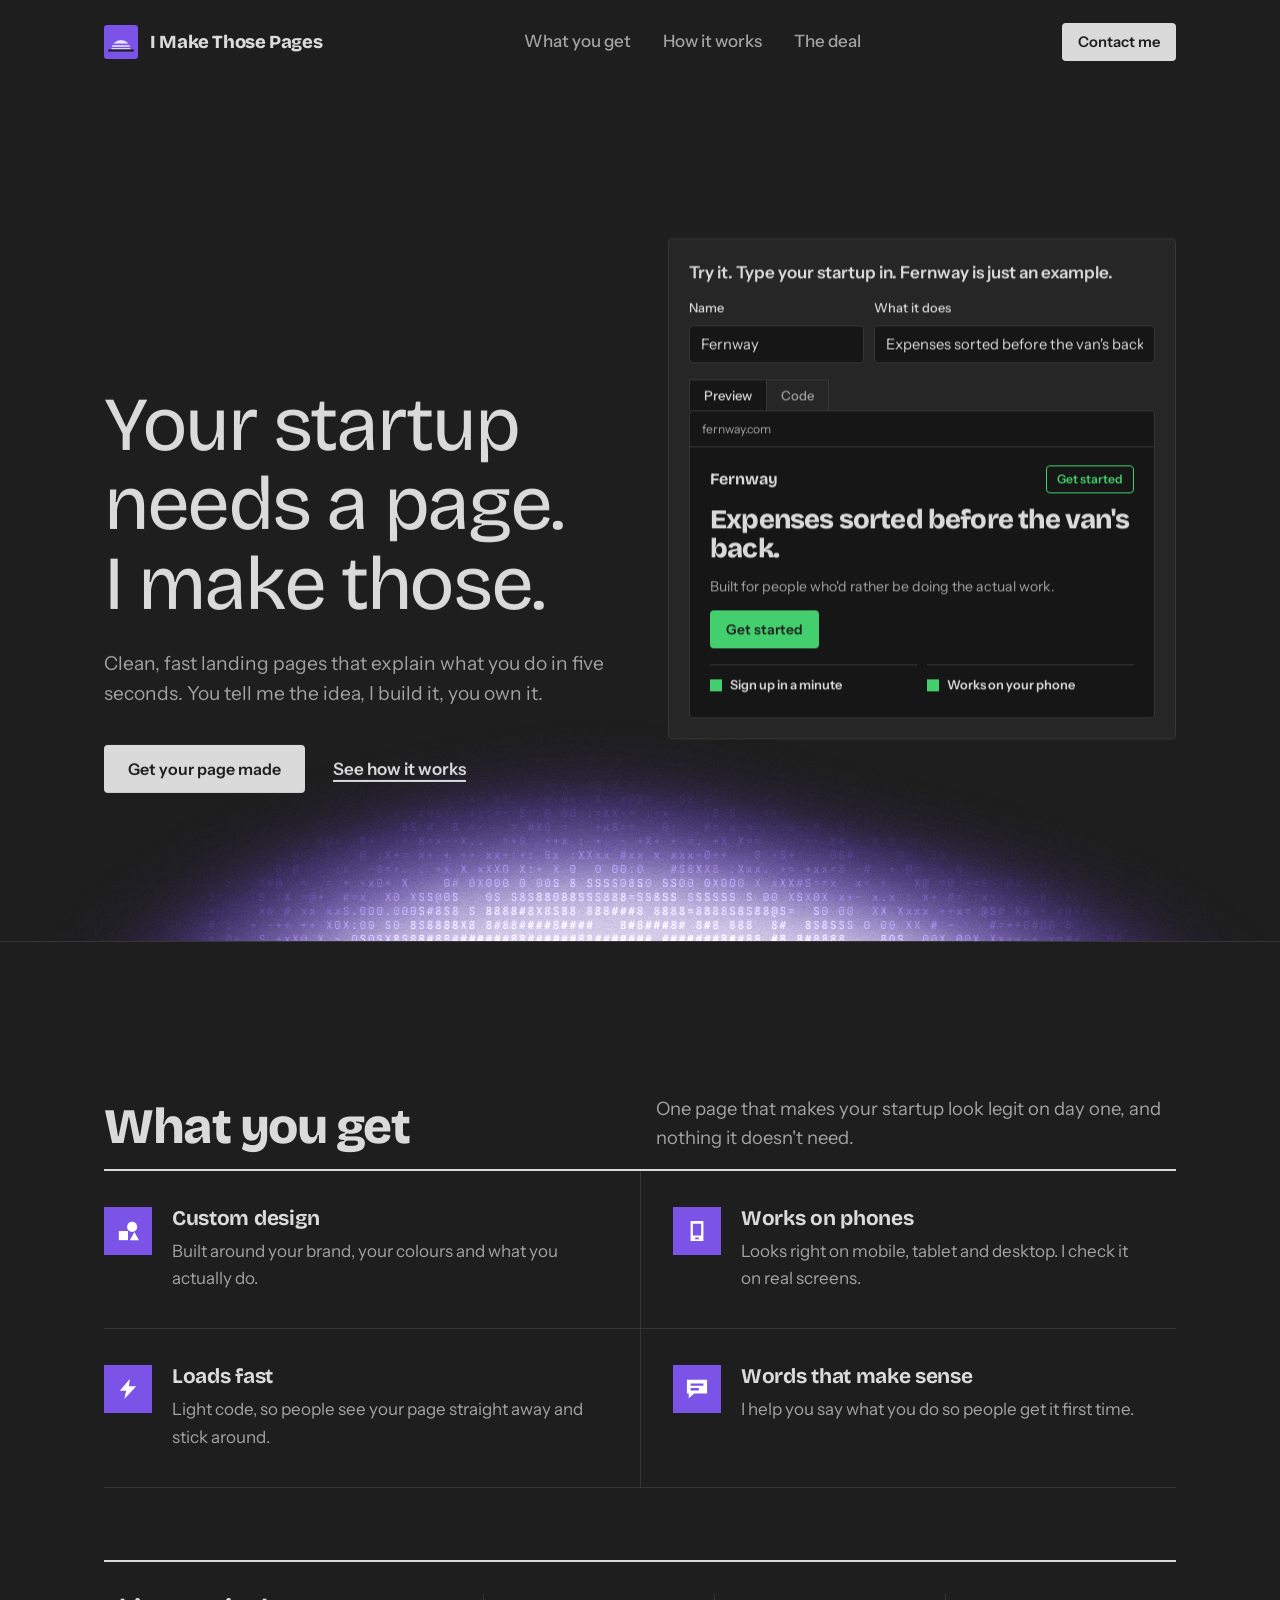
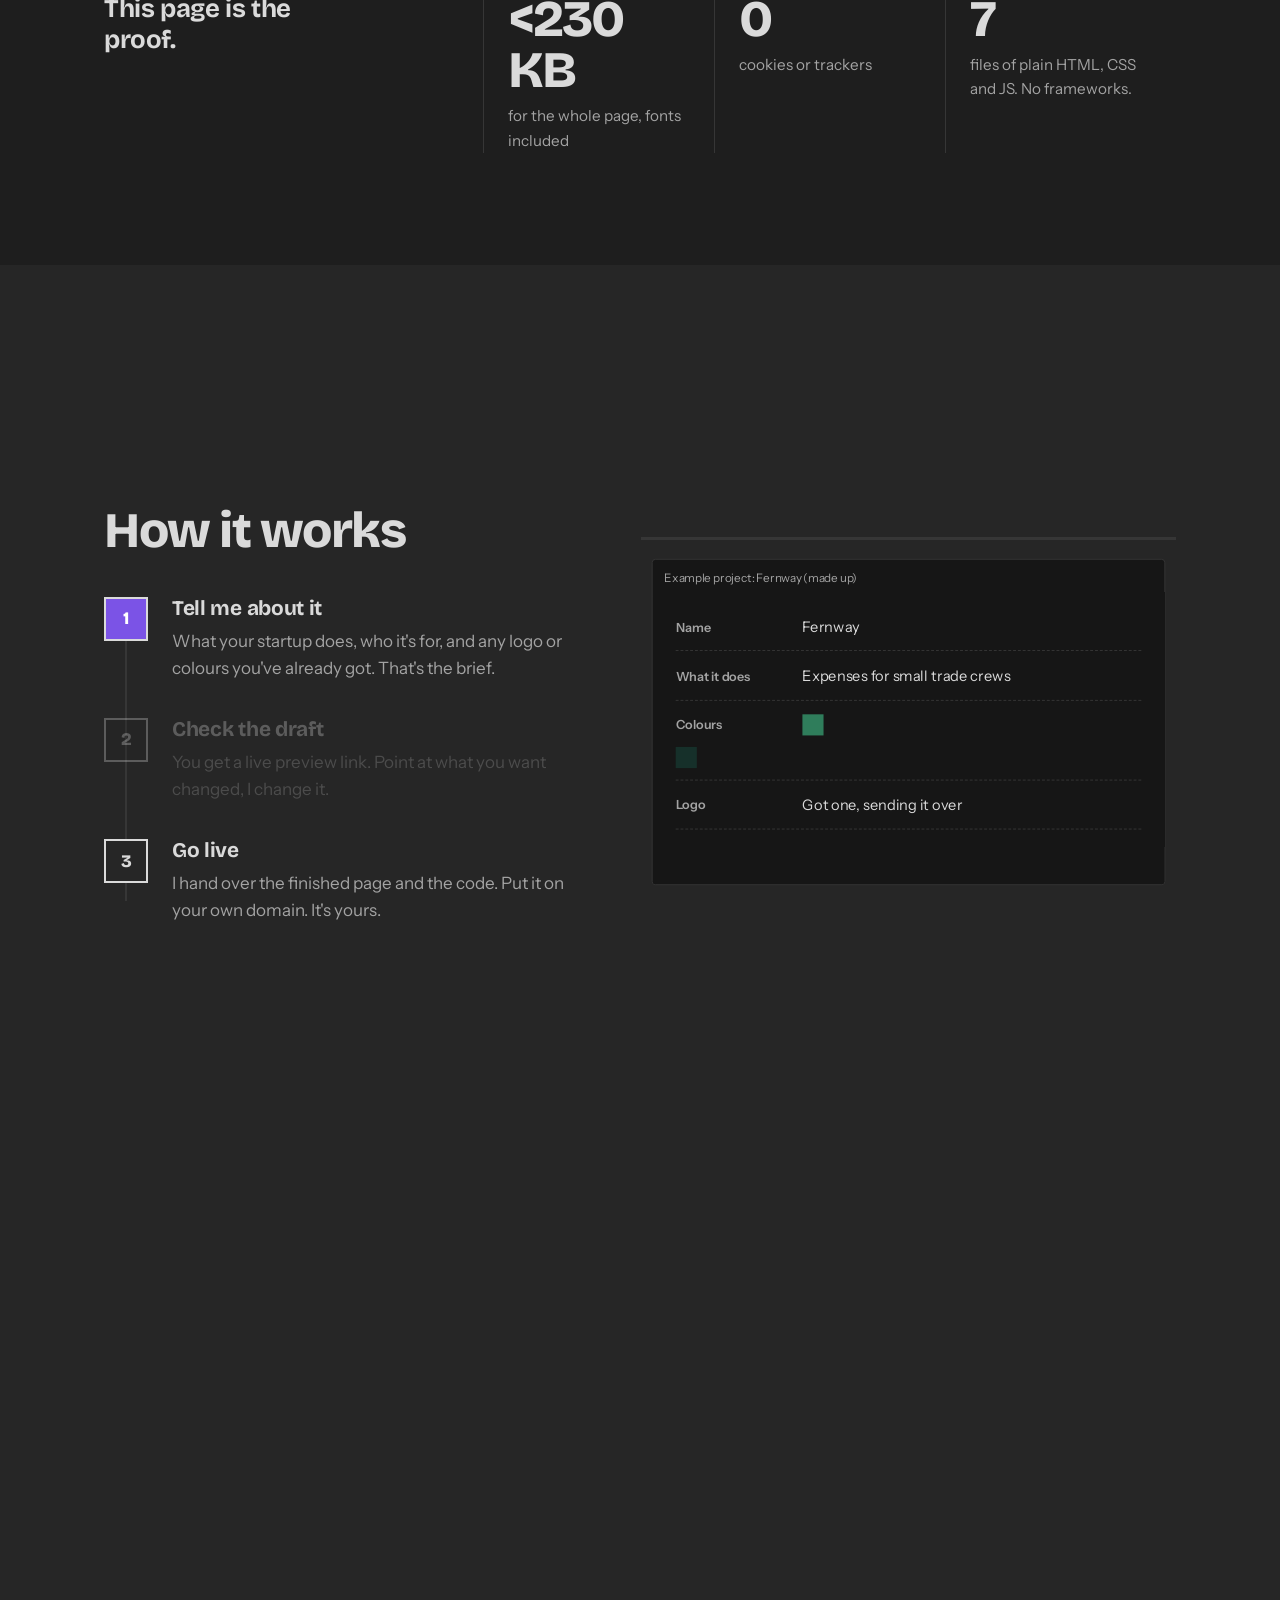
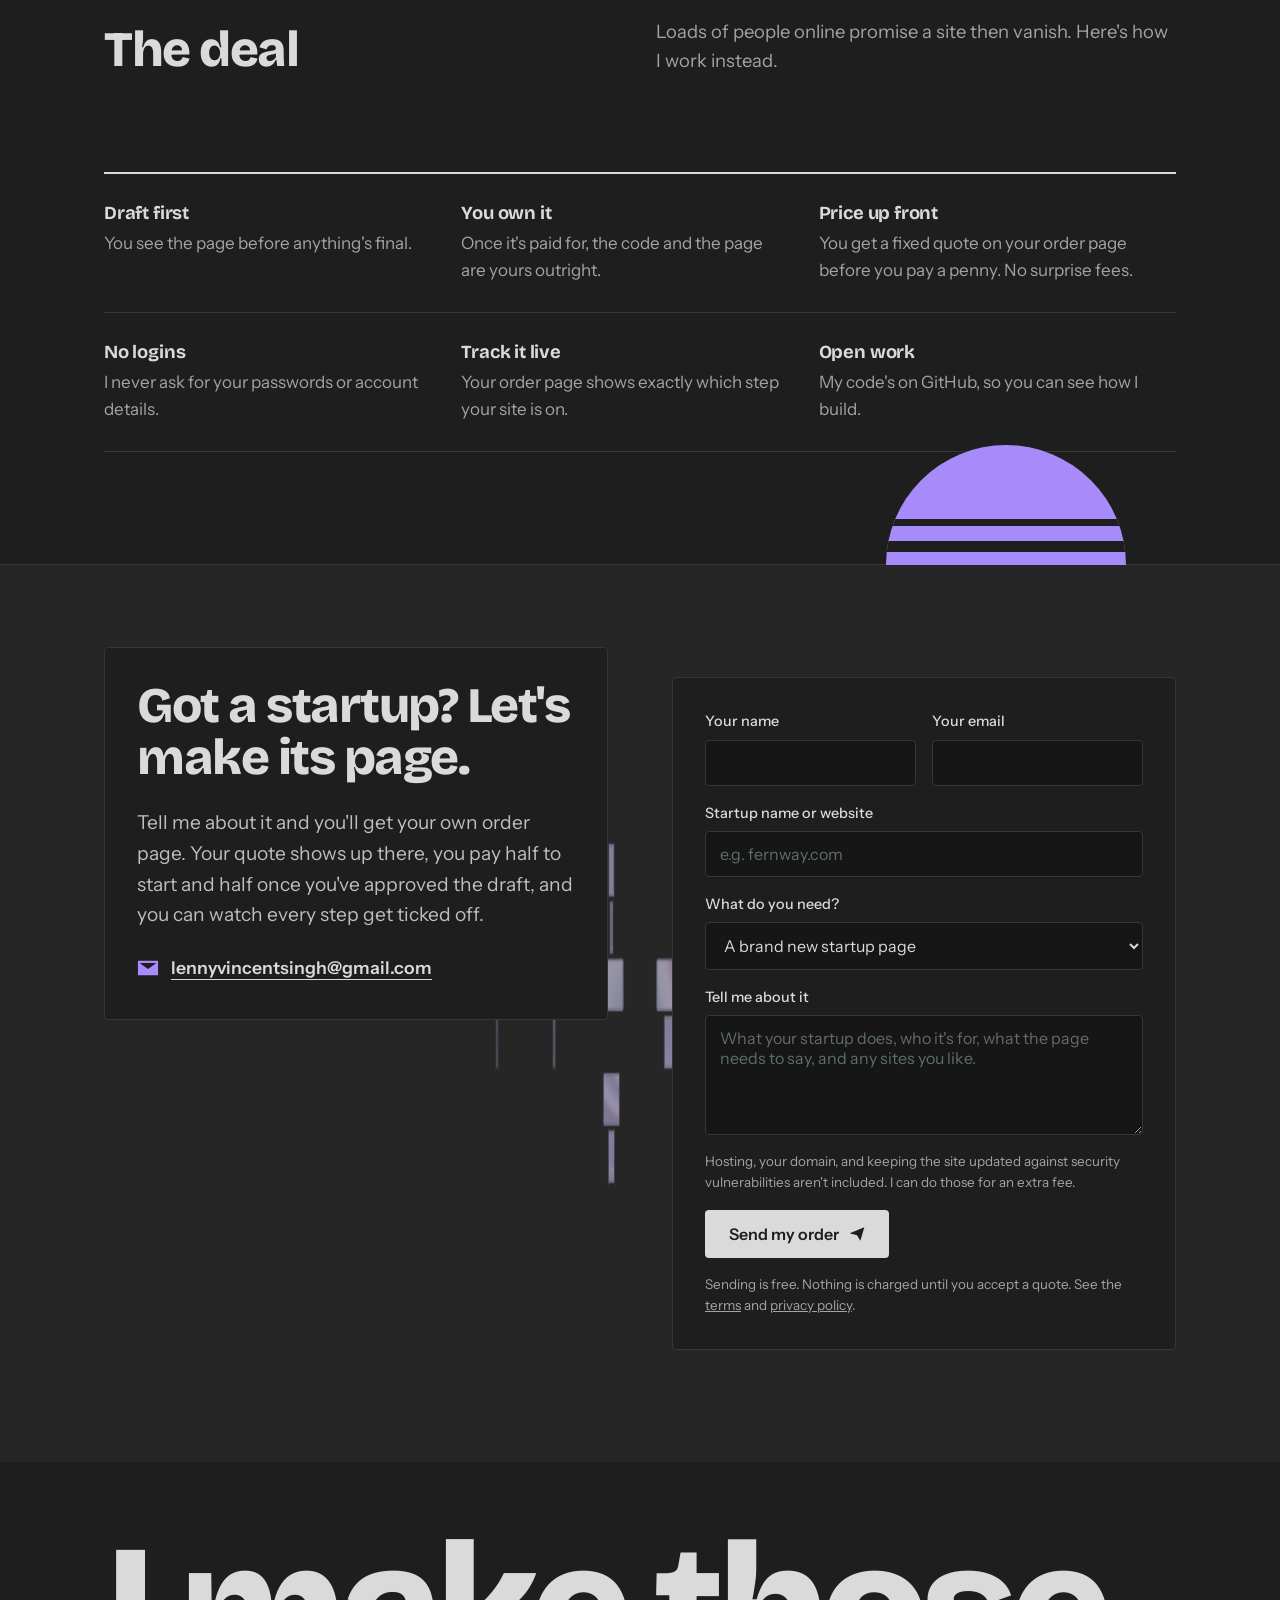
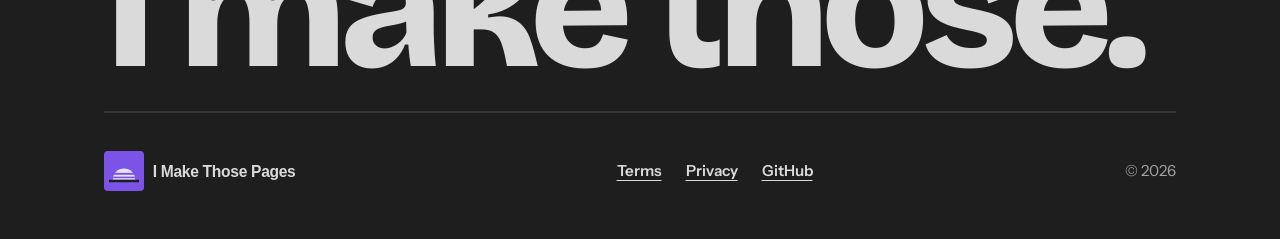
==== commit 6e888bc4: "Orders: order form, private buyer order page with quote, Stripe 50/50 payments and step checklist, o" ====
--- a/index.html
+++ b/index.html
@@ -14,7 +14,7 @@
 <meta property="og:url" content="https://i-make-those-pages.netlify.app/">
 <meta property="og:image" content="https://i-make-those-pages.netlify.app/assets/og-image.png">
 <meta property="og:image:width" content="1200"><meta property="og:image:height" content="630">
-<meta property="og:image:alt" content="Your startup needs a page. I make those. A flat orange sunset with the I Make Those Pages logo.">
+<meta property="og:image:alt" content="Your startup needs a page. I make those. A violet half sun with the I Make Those Pages logo.">
 <meta name="twitter:card" content="summary_large_image">
 <link rel="icon" href="favicon.ico" sizes="48x48">
 <link rel="icon" href="assets/favicon.svg" type="image/svg+xml">
@@ -96,7 +96,7 @@
     <div class="proof">
       <h3>This page is the proof.</h3>
       <dl>
-        <div><dt>&lt;225 KB</dt><dd>for the whole page, fonts included</dd></div>
+        <div><dt>&lt;230 KB</dt><dd>for the whole page, fonts included</dd></div>
         <div><dt>0</dt><dd>cookies or trackers</dd></div>
         <div><dt>7</dt><dd>files of plain HTML, CSS and JS. No frameworks.</dd></div>
       </dl>
@@ -143,9 +143,9 @@
     <dl class="deal">
       <div><dt>Draft first</dt><dd>You see the page before anything's final.</dd></div>
       <div><dt>You own it</dt><dd>Once it's paid for, the code and the page are yours outright.</dd></div>
-      <div><dt>Price up front</dt><dd>We agree the price by email before I start. No surprise fees.</dd></div>
+      <div><dt>Price up front</dt><dd>You get a fixed quote on your order page before you pay a penny. No surprise fees.</dd></div>
       <div><dt>No logins</dt><dd>I never ask for your passwords or account details.</dd></div>
-      <div><dt>Real replies</dt><dd>You talk to me, by email. No bots, no support queue.</dd></div>
+      <div><dt>Track it live</dt><dd>Your order page shows exactly which step your site is on.</dd></div>
       <div><dt>Open work</dt><dd>My code's on GitHub, so you can see how I build.</dd></div>
     </dl>
   </section>
@@ -157,25 +157,28 @@
   <div class="wrap contact">
     <div data-depth="0.08">
       <h2>Got a startup? Let's make its page.</h2>
-      <p class="sub">Fill in the form or just email me. I'll get back to you about what you need.</p>
+      <p class="sub">Tell me about it and you'll get your own order page. Your quote shows up there, you pay half to start and half once you've approved the draft, and you can watch every step get ticked off.</p>
       <a class="mail" href="mailto:lennyvincentsingh@gmail.com"><img src="assets/icons/mail.svg" alt="" width="22" height="22">lennyvincentsingh@gmail.com</a>
     </div>
     <form id="contactForm" class="form" novalidate>
       <div class="row">
-        <label>Your name<input name="name" autocomplete="name" required aria-describedby="e-name"><span class="err" id="e-name" hidden>Put your name in so I know who I'm talking to.</span></label>
-        <label>Your email<input name="email" type="email" autocomplete="email" required aria-describedby="e-email"><span class="err" id="e-email" hidden>That email doesn't look right. Check it and try again.</span></label>
-      </div>
-      <label>Startup name or website<input name="startup" placeholder="e.g. fernway.com"></label>
+        <label>Your name<input name="name" autocomplete="name" maxlength="100" required aria-describedby="e-name"><span class="err" id="e-name" hidden>Put your name in so I know who I'm talking to.</span></label>
+        <label>Your email<input name="email" type="email" autocomplete="email" maxlength="254" required aria-describedby="e-email"><span class="err" id="e-email" hidden>That email doesn't look right. Check it and try again.</span></label>
+      </div>
+      <label>Startup name or website<input name="startup" maxlength="120" placeholder="e.g. fernway.com" aria-describedby="e-startup"><span class="err" id="e-startup" hidden></span></label>
       <label>What do you need?
         <select name="need">
-          <option>A brand new startup page</option>
-          <option>A redesign of my current page</option>
-          <option>Not sure yet, let's chat</option>
+          <option value="new">A brand new startup page</option>
+          <option value="redesign">A redesign of my current page</option>
+          <option value="unsure">Not sure yet, let's chat</option>
         </select>
       </label>
-      <label>Tell me about it<textarea name="message" required aria-describedby="e-message"></textarea><span class="err" id="e-message" hidden>Tell me a bit about your startup first.</span></label>
-      <button class="btn" type="submit" id="sendBtn">Send message <img src="assets/icons/send.svg" alt="" width="16" height="16"></button>
-      <p class="note">Opens your email app with everything filled in. See the <a href="privacy.html">privacy policy</a> for what I do with it.</p>
+      <label>Tell me about it<textarea name="description" minlength="20" maxlength="4000" required aria-describedby="e-description" placeholder="What your startup does, who it's for, what the page needs to say, and any sites you like."></textarea><span class="err" id="e-description" hidden>Tell me a bit more about your startup (at least 20 characters).</span></label>
+      <label class="hp" aria-hidden="true">Leave this empty<input name="website" tabindex="-1" autocomplete="off"></label>
+      <p class="fine">Hosting, your domain, and keeping the site updated against security vulnerabilities aren't included. I can do those for an extra fee.</p>
+      <button class="btn" type="submit" id="sendBtn">Send my order <img src="assets/icons/send.svg" alt="" width="16" height="16"></button>
+      <p class="err" id="formErr" role="alert" hidden></p>
+      <p class="note">Sending is free. Nothing is charged until you accept a quote. See the <a href="terms.html">terms</a> and <a href="privacy.html">privacy policy</a>.</p>
     </form>
   </div>
 </section>
--- a/css/styles.css
+++ b/css/styles.css
@@ -411,3 +411,78 @@
 .contact>div:first-child{background:var(--stone);border:1px solid var(--line);border-radius:var(--r);padding:32px;align-self:start}
 .contact>div:first-child .sub{margin-bottom:24px}
 @media (max-width:520px){.contact>div:first-child{padding:22px}}
+
+/* ---------- orders: form extras, buyer page, admin ---------- */
+.hp{position:absolute!important;left:-9999px;width:1px;height:1px;overflow:hidden}
+.fine{font-size:.84rem;color:var(--muted)}
+.fine a{color:var(--ink)}
+.muted{color:var(--muted)}
+.panel{background:var(--paper);border:1px solid var(--line);border-radius:var(--r);padding:24px}
+.panel h2{font-size:1.35rem;margin-bottom:14px}
+.panel h3{font-size:1.05rem;margin:22px 0 10px}
+.copy-row{display:flex;gap:10px}
+.copy-row input{flex:1;min-width:0}
+.row-between{display:flex;justify-content:space-between;align-items:center;gap:12px}
+.btn-row{display:flex;flex-wrap:wrap;gap:10px;margin:16px 0 6px}
+.request{white-space:pre-wrap;color:var(--ink);background:var(--field);border:1px solid var(--line);border-radius:var(--r);padding:14px;margin-top:10px;font-size:.95rem}
+details>summary{cursor:pointer;font-weight:600}
+details[open]>summary{margin-bottom:10px}
+
+.order{padding-top:48px;padding-bottom:96px;display:grid;gap:24px}
+.order-loading{color:var(--muted);padding:80px 0}
+.order-head h1{font-size:clamp(2.2rem,5vw,3.4rem);margin:6px 0 8px}
+.order-head .sub{margin:0;color:var(--muted)}
+.order-grid{display:grid;grid-template-columns:1.2fr 1fr;gap:24px;align-items:start;margin-top:24px}
+.order-side{display:grid;gap:24px}
+.save-link{border-color:var(--sun)}
+.paid-note{border-color:var(--leaf);color:var(--ink)}
+.notice{border-color:var(--gold)}
+.notice p{color:var(--muted)}
+
+.checklist{list-style:none;display:grid;gap:0;counter-reset:none}
+.checklist li{display:grid;grid-template-columns:28px 1fr;gap:14px;align-items:start;padding:12px 0;border-bottom:1px solid var(--line)}
+.checklist li:last-child{border-bottom:0}
+.checklist .box{width:22px;height:22px;border:2px solid var(--line);border-radius:4px;margin-top:2px}
+.checklist li.done .box{background:var(--sun) url(../assets/icons/check.svg) center/14px no-repeat;border-color:var(--sun)}
+.checklist li.current .box{border-color:var(--gold)}
+.checklist .txt{display:grid}
+.checklist small{color:var(--muted);font-size:.82rem}
+.checklist li.current strong{color:var(--gold)}
+.checklist li:not(.done):not(.current) strong{color:var(--muted);font-weight:500}
+
+.price{font:800 clamp(2.4rem,5vw,3.2rem)/1 var(--display);letter-spacing:-.03em;margin-bottom:12px}
+.split-pay{list-style:none;margin:16px 0;border-top:1px solid var(--line)}
+.split-pay li{display:flex;justify-content:space-between;gap:12px;padding:10px 0;border-bottom:1px solid var(--line);color:var(--muted)}
+.split-pay li strong{color:var(--ink)}
+.split-pay li.paid strong{color:var(--leaf)}
+#quoteBody .btn{margin:6px 0 10px}
+#quoteBody p{margin-bottom:8px}
+
+.admin{padding-top:40px;padding-bottom:80px}
+.unlock{max-width:520px;display:grid;gap:12px}
+.unlock h1{font-size:2rem}
+.admin-grid{display:grid;grid-template-columns:340px 1fr;gap:24px;align-items:start}
+.order-list{list-style:none;display:grid;gap:6px;max-height:70vh;overflow:auto}
+.order-list button{all:unset;box-sizing:border-box;display:grid;gap:2px;width:100%;padding:10px 12px;border:1px solid var(--line);border-radius:var(--r);cursor:pointer;font-size:.9rem}
+.order-list button:focus-visible{outline:3px solid var(--gold)}
+.order-list button.on{border-color:var(--sun);background:var(--field)}
+.order-list button.attention strong::after{content:"  needs you";color:var(--gold);font-weight:500;font-size:.78rem}
+.order-list span,.order-list small{color:var(--muted)}
+.tag{font-size:.8rem;border:1px solid var(--line);border-radius:var(--r);padding:3px 8px;color:var(--gold);white-space:nowrap}
+.who{margin-top:4px}
+.admin-steps label{display:flex;gap:10px;align-items:center;cursor:pointer}
+.admin-steps li{grid-template-columns:1fr}
+.admin-steps input:disabled+span{color:var(--muted)}
+.quote-form{margin-top:22px;display:grid;gap:12px}
+.quote-form label{margin-bottom:10px}
+.danger{color:#FB464C;margin-top:18px}
+.status-msg{min-height:1.2em;color:var(--gold)}
+
+@media (max-width:900px){
+  .order-grid,.admin-grid{grid-template-columns:1fr}
+  .copy-row{flex-direction:column}
+}
+[hidden]{display:none!important}
+.admin-steps input[type=checkbox]{width:20px;height:20px;flex:none;padding:0;margin:0;accent-color:var(--sun)}
+.admin-steps label{display:flex;flex-direction:row;justify-content:flex-start;font-size:.95rem}
+@media (max-width:900px){.order-side{order:-1}}
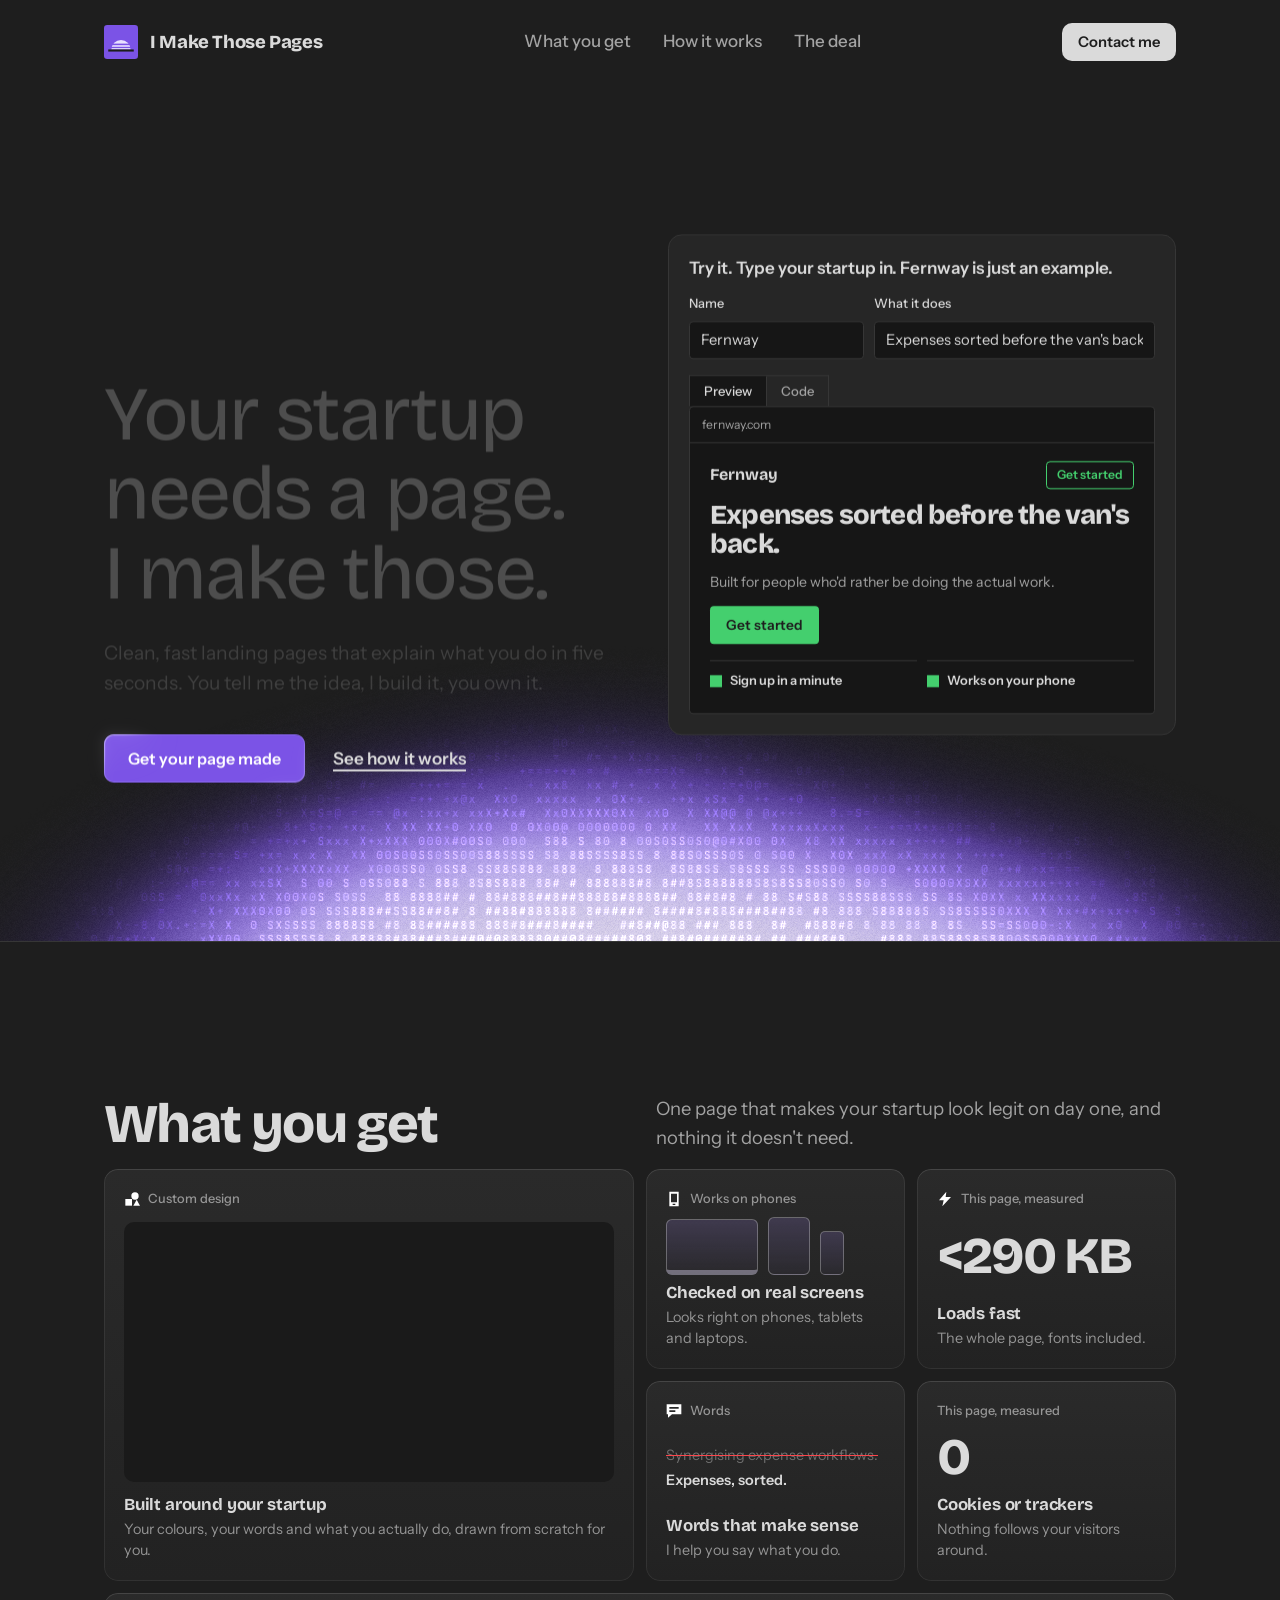
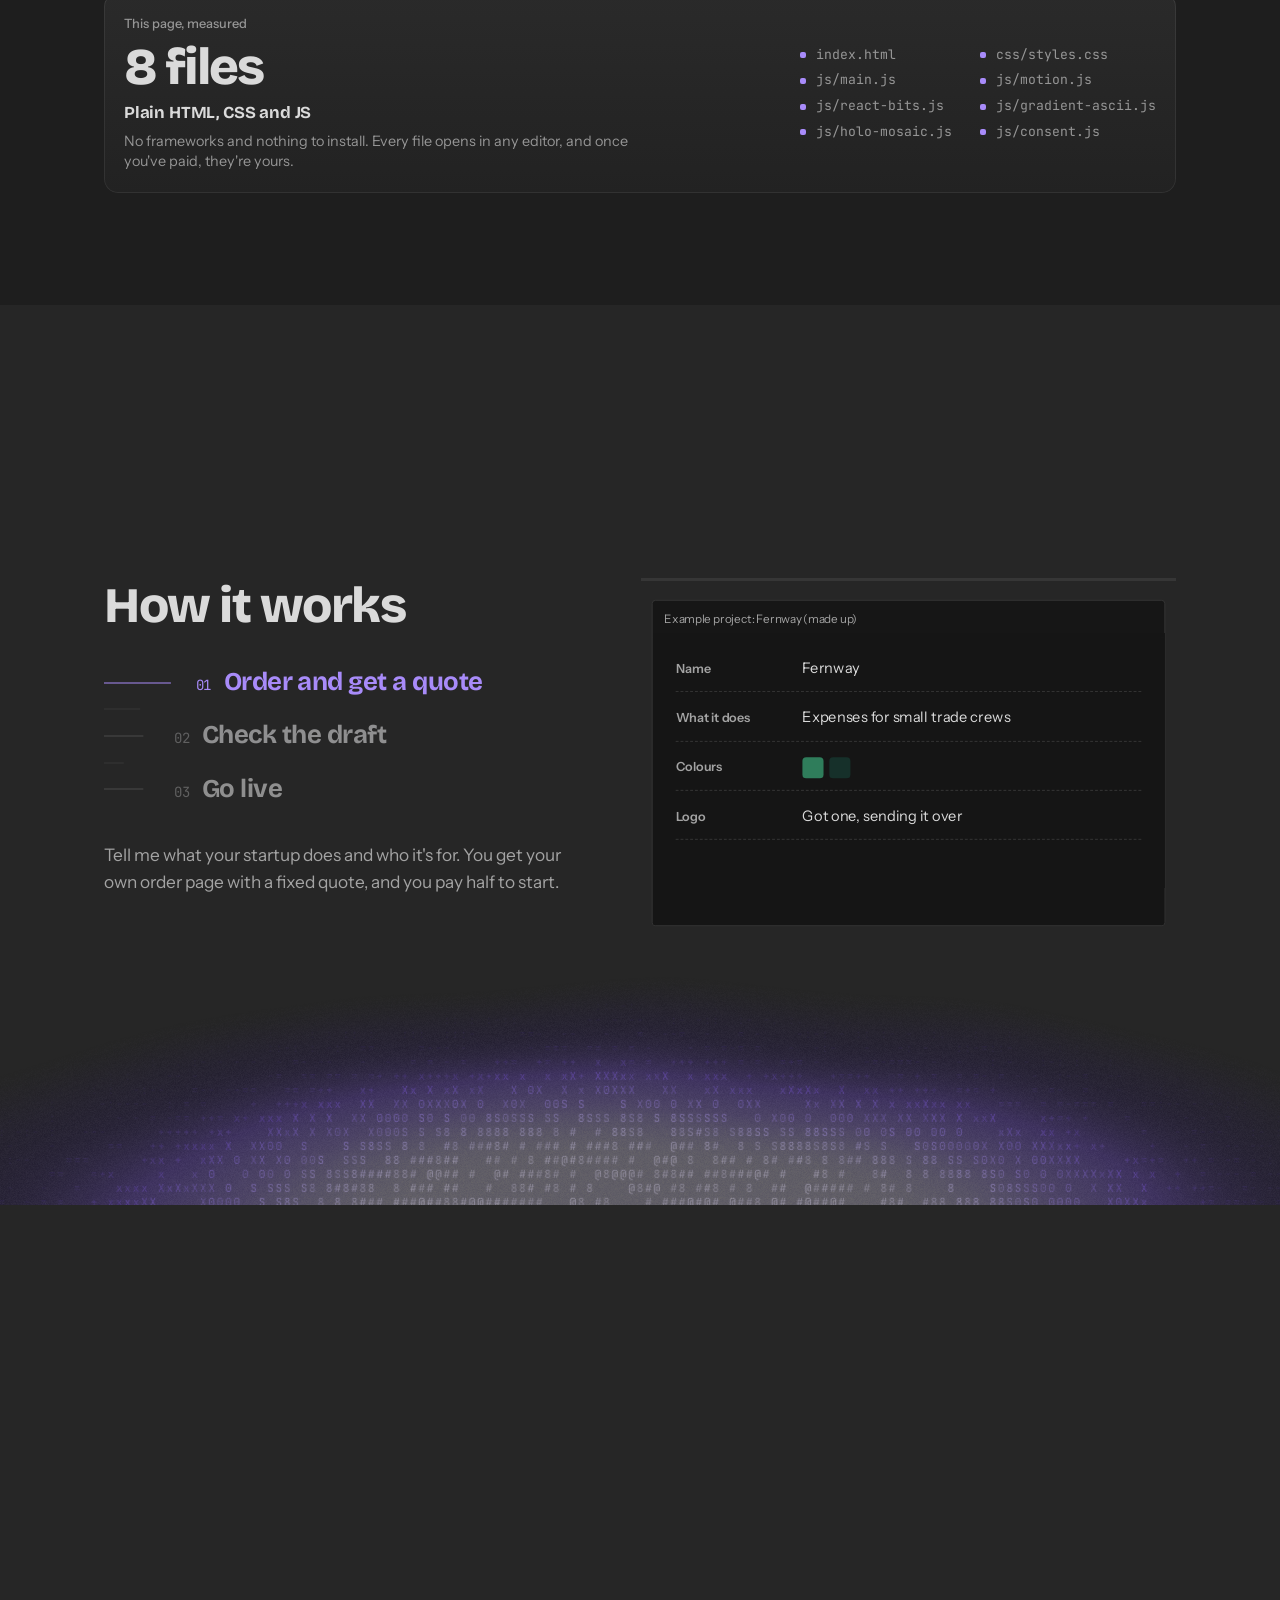
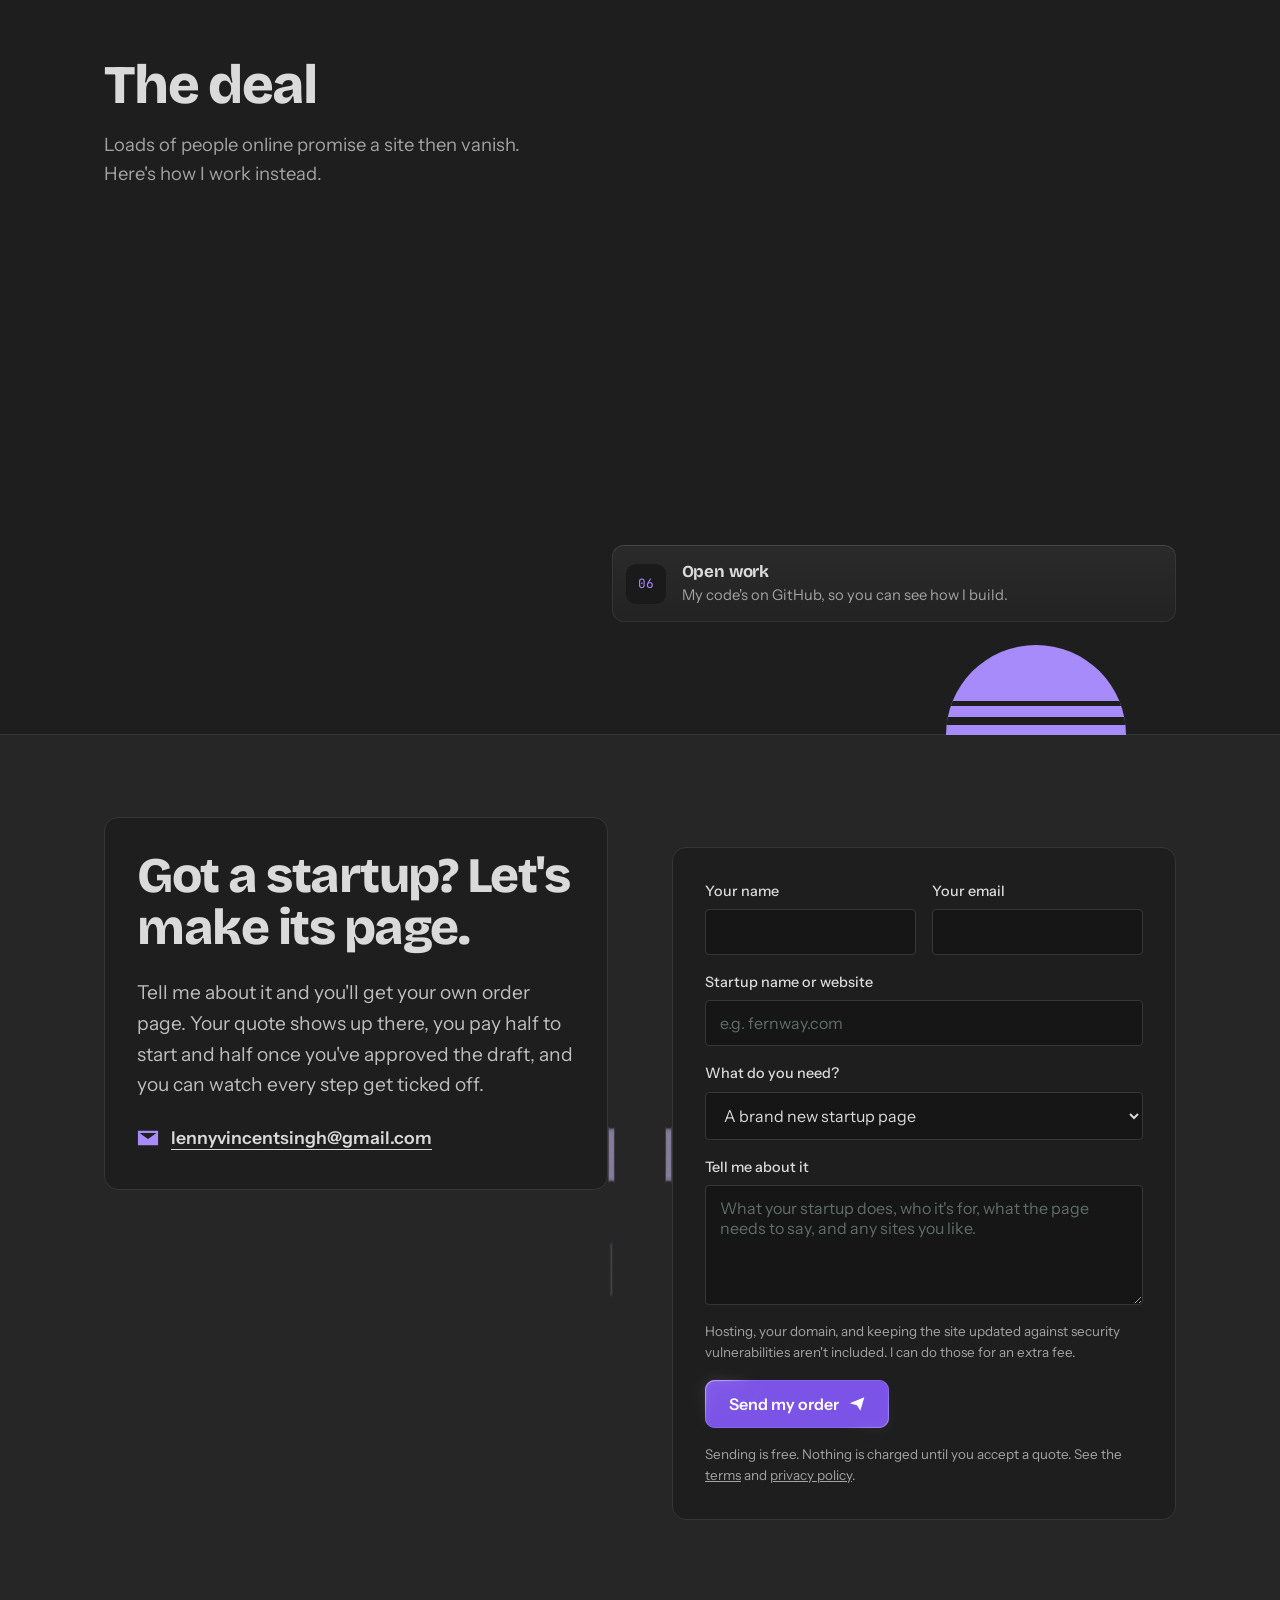
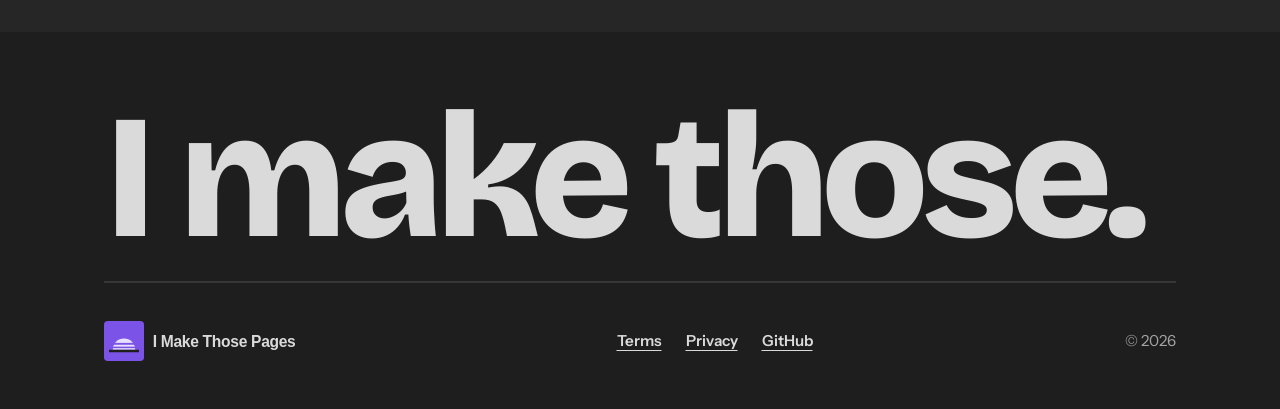
==== commit 61e98819: "Below the fold: vault components instead of the old card UI - What you get: Magic Bento grid with an" ====
--- a/index.html
+++ b/index.html
@@ -27,7 +27,7 @@
 <div class="minibar" id="minibar" aria-hidden="true">
   <div class="wrap minibar-in">
     <a href="#" class="brand" tabindex="-1"><img src="assets/logo-mark.svg" alt="" width="28" height="28">I Make Those Pages</a>
-    <a href="#contact" class="btn small" tabindex="-1">Get your page made</a>
+    <a href="#contact" class="btn small" tabindex="-1" data-specular>Get your page made</a>
   </div>
 </div>
 
@@ -47,7 +47,7 @@
       <h1><span class="line">Your startup</span> <span class="line">needs a page.</span> <span class="line">I make those.</span></h1>
       <p class="sub">Clean, fast landing pages that explain what you do in five seconds. You tell me the idea, I build it, you own it.</p>
       <div class="ctas">
-        <a href="#contact" class="btn" data-magnet>Get your page made</a>
+        <a href="#contact" class="btn" data-magnet data-specular>Get your page made</a>
         <a href="#how" class="link">See how it works</a>
       </div>
     </div>
@@ -86,41 +86,92 @@
       <h2>What you get</h2>
       <p class="lead">One page that makes your startup look legit on day one, and nothing it doesn't need.</p>
     </div>
-    <ul class="features">
-      <li><img src="assets/icons/design.svg" alt="" width="28" height="28"><div><h3>Custom design</h3><p>Built around your brand, your colours and what you actually do.</p></div></li>
-      <li><img src="assets/icons/mobile.svg" alt="" width="28" height="28"><div><h3>Works on phones</h3><p>Looks right on mobile, tablet and desktop. I check it on real screens.</p></div></li>
-      <li><img src="assets/icons/fast.svg" alt="" width="28" height="28"><div><h3>Loads fast</h3><p>Light code, so people see your page straight away and stick around.</p></div></li>
-      <li><img src="assets/icons/copy.svg" alt="" width="28" height="28"><div><h3>Words that make sense</h3><p>I help you say what you do so people get it first time.</p></div></li>
-    </ul>
-
-    <div class="proof">
-      <h3>This page is the proof.</h3>
-      <dl>
-        <div><dt>&lt;230 KB</dt><dd>for the whole page, fonts included</dd></div>
-        <div><dt>0</dt><dd>cookies or trackers</dd></div>
-        <div><dt>7</dt><dd>files of plain HTML, CSS and JS. No frameworks.</dd></div>
-      </dl>
+    <div class="magic-bento" data-bento>
+      <div class="magic-bento__cell span-2 row-2"><div class="magic-bento__card">
+        <span class="magic-bento__light"></span>
+        <div class="magic-bento__content">
+          <div class="magic-bento__header"><img class="magic-bento__icon" src="assets/icons/design.svg" alt="" width="16" height="16"><span class="magic-bento__label">Custom design</span></div>
+          <div class="magic-bento__visual bento-ascii" data-ascii="eclipse" aria-hidden="true"></div>
+          <div class="magic-bento__text"><h3 class="magic-bento__title">Built around your startup</h3><p class="magic-bento__description">Your colours, your words and what you actually do, drawn from scratch for you.</p></div>
+        </div>
+        <span class="magic-bento__rim"></span><span class="magic-bento__border"></span>
+      </div></div>
+      <div class="magic-bento__cell"><div class="magic-bento__card">
+        <span class="magic-bento__light"></span>
+        <div class="magic-bento__content">
+          <div class="magic-bento__header"><img class="magic-bento__icon" src="assets/icons/mobile.svg" alt="" width="16" height="16"><span class="magic-bento__label">Works on phones</span></div>
+          <div class="magic-bento__visual" aria-hidden="true"><div class="devices"><i class="d-laptop"></i><i class="d-tablet"></i><i class="d-phone"></i></div></div>
+          <div class="magic-bento__text"><h3 class="magic-bento__title">Checked on real screens</h3><p class="magic-bento__description">Looks right on phones, tablets and laptops.</p></div>
+        </div>
+        <span class="magic-bento__rim"></span><span class="magic-bento__border"></span>
+      </div></div>
+      <div class="magic-bento__cell"><div class="magic-bento__card">
+        <span class="magic-bento__light"></span>
+        <div class="magic-bento__content">
+          <div class="magic-bento__header"><img class="magic-bento__icon" src="assets/icons/fast.svg" alt="" width="16" height="16"><span class="magic-bento__label">This page, measured</span></div>
+          <div class="magic-bento__visual"><p class="bento-figure">&lt;290 KB</p></div>
+          <div class="magic-bento__text"><h3 class="magic-bento__title">Loads fast</h3><p class="magic-bento__description">The whole page, fonts included.</p></div>
+        </div>
+        <span class="magic-bento__rim"></span><span class="magic-bento__border"></span>
+      </div></div>
+      <div class="magic-bento__cell"><div class="magic-bento__card">
+        <span class="magic-bento__light"></span>
+        <div class="magic-bento__content">
+          <div class="magic-bento__header"><img class="magic-bento__icon" src="assets/icons/copy.svg" alt="" width="16" height="16"><span class="magic-bento__label">Words</span></div>
+          <div class="magic-bento__visual"><p class="rewrite"><s>Synergising expense workflows.</s><span>Expenses, sorted.</span></p></div>
+          <div class="magic-bento__text"><h3 class="magic-bento__title">Words that make sense</h3><p class="magic-bento__description">I help you say what you do.</p></div>
+        </div>
+        <span class="magic-bento__rim"></span><span class="magic-bento__border"></span>
+      </div></div>
+      <div class="magic-bento__cell"><div class="magic-bento__card">
+        <span class="magic-bento__light"></span>
+        <div class="magic-bento__content">
+          <div class="magic-bento__header"><span class="magic-bento__label">This page, measured</span></div>
+          <div class="magic-bento__visual"><p class="bento-figure">0</p></div>
+          <div class="magic-bento__text"><h3 class="magic-bento__title">Cookies or trackers</h3><p class="magic-bento__description">Nothing follows your visitors around.</p></div>
+        </div>
+        <span class="magic-bento__rim"></span><span class="magic-bento__border"></span>
+      </div></div>
+      <div class="magic-bento__cell span-full"><div class="magic-bento__card">
+        <span class="magic-bento__light"></span>
+        <div class="magic-bento__content bento-row">
+          <div class="bento-row__text">
+            <div class="magic-bento__header"><span class="magic-bento__label">This page, measured</span></div>
+            <p class="bento-figure">8 files</p>
+            <h3 class="magic-bento__title">Plain HTML, CSS and JS</h3>
+            <p class="magic-bento__description">No frameworks and nothing to install. Every file opens in any editor, and once you've paid, they're yours.</p>
+          </div>
+          <ul class="bento-files" aria-label="The files this page loads">
+            <li>index.html</li><li>css/styles.css</li><li>js/main.js</li><li>js/motion.js</li>
+            <li>js/react-bits.js</li><li>js/gradient-ascii.js</li><li>js/holo-mosaic.js</li><li>js/consent.js</li>
+          </ul>
+        </div>
+        <span class="magic-bento__rim"></span><span class="magic-bento__border"></span>
+      </div></div>
     </div>
   </section>
 
   <section id="how" class="band story-scroll">
     <div class="story-sticky">
+      <div class="story-ascii" data-ascii="rise-soft" aria-hidden="true"></div>
       <div class="wrap story">
         <div class="story-steps">
           <h2>How it works</h2>
-          <div class="rail" aria-hidden="true"><i id="railFill"></i></div>
-          <ol class="beats">
-            <li class="beat on" data-stage="1"><span>1</span><div><h3>Tell me about it</h3><p>What your startup does, who it's for, and any logo or colours you've already got. That's the brief.</p></div></li>
-            <li class="beat" data-stage="2"><span>2</span><div><h3>Check the draft</h3><p>You get a live preview link. Point at what you want changed, I change it.</p></div></li>
-            <li class="beat" data-stage="3"><span>3</span><div><h3>Go live</h3><p>I hand over the finished page and the code. Put it on your own domain. It's yours.</p></div></li>
-          </ol>
+          <nav class="line-sidebar line-sidebar--markers line-sidebar--scale-tick" id="storyNav" aria-label="Steps">
+            <ul class="line-sidebar__list">
+              <li class="line-sidebar__item" data-stage="1"><span class="line-sidebar__marker" aria-hidden="true"></span><span class="line-sidebar__label"><span class="line-sidebar__index">01</span><span class="line-sidebar__text">Order and get a quote</span></span></li>
+              <li class="line-sidebar__item" data-stage="2"><span class="line-sidebar__marker" aria-hidden="true"></span><span class="line-sidebar__label"><span class="line-sidebar__index">02</span><span class="line-sidebar__text">Check the draft</span></span></li>
+              <li class="line-sidebar__item" data-stage="3"><span class="line-sidebar__marker" aria-hidden="true"></span><span class="line-sidebar__label"><span class="line-sidebar__index">03</span><span class="line-sidebar__text">Go live</span></span></li>
+            </ul>
+          </nav>
+          <p class="story-desc" id="storyDesc" aria-live="polite">Tell me what your startup does and who it's for. You get your own order page with a fixed quote, and you pay half to start.</p>
         </div>
         <div class="story-stage" aria-hidden="true">
           <div class="stage-progress"><i id="stageFill"></i></div>
           <div class="frame stage" id="stage" data-stage="1">
           <div class="frame-bar"><span class="url">Example project: Fernway (made up)</span><b class="live">Live</b></div>
           <div class="brief">
-            <p><b>Name</b>Fernway</p><p><b>What it does</b>Expenses for small trade crews</p><p><b>Colours</b><i style="background:#2F7D5B"></i><i style="background:#16302A"></i></p><p><b>Logo</b>Got one, sending it over</p>
+            <p><b>Name</b>Fernway</p><p><b>What it does</b>Expenses for small trade crews</p><p><b>Colours</b><span><i style="background:#2F7D5B"></i><i style="background:#16302A"></i></span></p><p><b>Logo</b>Got one, sending it over</p>
           </div>
           <div class="frame-body page">
             <div class="f-nav"><b>Fernway</b><i>Get started</i></div>
@@ -135,19 +186,21 @@
     </div>
   </section>
 
-  <section id="deal" class="wrap section">
-    <div class="split" data-depth="0.08">
+  <section id="deal" class="wrap section deal-layout">
+    <div class="deal-head" data-depth="0.08">
       <h2>The deal</h2>
       <p class="lead">Loads of people online promise a site then vanish. Here's how I work instead.</p>
     </div>
-    <dl class="deal">
-      <div><dt>Draft first</dt><dd>You see the page before anything's final.</dd></div>
-      <div><dt>You own it</dt><dd>Once it's paid for, the code and the page are yours outright.</dd></div>
-      <div><dt>Price up front</dt><dd>You get a fixed quote on your order page before you pay a penny. No surprise fees.</dd></div>
-      <div><dt>No logins</dt><dd>I never ask for your passwords or account details.</dd></div>
-      <div><dt>Track it live</dt><dd>Your order page shows exactly which step your site is on.</dd></div>
-      <div><dt>Open work</dt><dd>My code's on GitHub, so you can see how I build.</dd></div>
-    </dl>
+    <div class="animated-list" data-animated-list id="dealList" aria-label="The deal">
+      <div class="animated-list__track">
+          <div class="animated-list__item"><span class="animated-list__lead">01</span><span class="animated-list__text"><span class="animated-list__title">Draft first</span><span class="animated-list__description">You see the page before anything's final.</span></span><span class="animated-list__rim" aria-hidden="true"></span></div>
+          <div class="animated-list__item"><span class="animated-list__lead">02</span><span class="animated-list__text"><span class="animated-list__title">You own it</span><span class="animated-list__description">Once it's paid for, the code and the page are yours outright.</span></span><span class="animated-list__rim" aria-hidden="true"></span></div>
+          <div class="animated-list__item"><span class="animated-list__lead">03</span><span class="animated-list__text"><span class="animated-list__title">Price up front</span><span class="animated-list__description">A fixed quote on your order page before you pay a penny. No surprise fees.</span></span><span class="animated-list__rim" aria-hidden="true"></span></div>
+          <div class="animated-list__item"><span class="animated-list__lead">04</span><span class="animated-list__text"><span class="animated-list__title">No logins</span><span class="animated-list__description">I never ask for your passwords or account details.</span></span><span class="animated-list__rim" aria-hidden="true"></span></div>
+          <div class="animated-list__item"><span class="animated-list__lead">05</span><span class="animated-list__text"><span class="animated-list__title">Track it live</span><span class="animated-list__description">Your order page shows exactly which step your site is on.</span></span><span class="animated-list__rim" aria-hidden="true"></span></div>
+          <div class="animated-list__item"><span class="animated-list__lead">06</span><span class="animated-list__text"><span class="animated-list__title">Open work</span><span class="animated-list__description">My code's on GitHub, so you can see how I build.</span></span><span class="animated-list__rim" aria-hidden="true"></span></div>
+      </div>
+    </div>
   </section>
 </main>
 
@@ -176,7 +229,7 @@
       <label>Tell me about it<textarea name="description" minlength="20" maxlength="4000" required aria-describedby="e-description" placeholder="What your startup does, who it's for, what the page needs to say, and any sites you like."></textarea><span class="err" id="e-description" hidden>Tell me a bit more about your startup (at least 20 characters).</span></label>
       <label class="hp" aria-hidden="true">Leave this empty<input name="website" tabindex="-1" autocomplete="off"></label>
       <p class="fine">Hosting, your domain, and keeping the site updated against security vulnerabilities aren't included. I can do those for an extra fee.</p>
-      <button class="btn" type="submit" id="sendBtn">Send my order <img src="assets/icons/send.svg" alt="" width="16" height="16"></button>
+      <button class="btn" type="submit" id="sendBtn" data-specular>Send my order <img src="assets/icons/send.svg" alt="" width="16" height="16"></button>
       <p class="err" id="formErr" role="alert" hidden></p>
       <p class="note">Sending is free. Nothing is charged until you accept a quote. See the <a href="terms.html">terms</a> and <a href="privacy.html">privacy policy</a>.</p>
     </form>
@@ -196,6 +249,7 @@
 
 <script src="js/main.js"></script>
 <script src="js/consent.js"></script>
+<script src="js/react-bits.js"></script>
 <script src="js/motion.js"></script>
 <script src="js/gradient-ascii.js"></script>
 <script src="js/holo-mosaic.js"></script>
--- a/css/styles.css
+++ b/css/styles.css
@@ -486,3 +486,134 @@
 .admin-steps input[type=checkbox]{width:20px;height:20px;flex:none;padding:0;margin:0;accent-color:var(--sun)}
 .admin-steps label{display:flex;flex-direction:row;justify-content:flex-start;font-size:.95rem}
 @media (max-width:900px){.order-side{order:-1}}
+
+/* ================= REACT BITS COMPONENTS (ported, Obsidian palette) ================= */
+:root{--rb-spring:cubic-bezier(.34,1.4,.64,1);--card-r:14px;--btn-r:10px}
+@supports (transition-timing-function: linear(0, 1)){:root{--rb-spring:linear(0,.0603,.2033,.3821,.5633,.7258,.8584,.9574,1.0242,1.0634,1.0809,1.0828,1.0747,1.0613,1.046,1.0313,1.0186,1.0085,1.0012,.9965,.994,.9931,.9933,.9941,.9953,.9966,.9978,.9988,1)}}
+
+/* SpecularButton */
+.specular-button{position:relative;isolation:isolate;border-radius:var(--sb-radius,var(--btn-r))!important;background:var(--sun)!important;color:#fff!important;transition:transform .25s cubic-bezier(.2,.8,.2,1),background-color .2s}
+.specular-button:hover{background:#8A64F0!important;color:#fff!important}
+.specular-button:active{transform:scale(.97)}
+.specular-button:disabled{opacity:.6}
+.specular-button__light{position:absolute;inset:-24px;z-index:1;display:block;width:calc(100% + 48px);height:calc(100% + 48px);pointer-events:none}
+.specular-button__label{position:relative;z-index:2;display:inline-flex;align-items:center;gap:inherit}
+.specular-button img{filter:brightness(0) invert(1)}
+
+/* MagicBento */
+.magic-bento{--mb-surface:linear-gradient(180deg,#2a2a2a 0%,#222 100%);--mb-edge:rgba(255,255,255,.07);--mb-highlight:rgba(255,255,255,.06);
+  --mb-ink:#DADADA;--mb-muted:rgba(218,218,218,.62);--mb-glow-alpha:.85;--mb-spot-alpha:.08;
+  position:relative;display:grid;grid-template-columns:repeat(4,minmax(0,1fr));grid-auto-rows:200px;grid-auto-flow:row dense;gap:12px;color:var(--mb-ink)}
+.magic-bento__cell{position:relative;min-width:0;min-height:0;--mb-delay:0ms}
+.magic-bento__cell.span-2{grid-column:span 2}.magic-bento__cell.row-2{grid-row:span 2}.magic-bento__cell.span-full{grid-column:1/-1}
+.magic-bento[data-intro] .magic-bento__cell{opacity:0;transform:translate3d(0,16px,0) scale(.97)}
+.magic-bento[data-intro] .magic-bento__cell[data-state=in]{opacity:1;transform:none;transition:opacity 420ms cubic-bezier(.22,1,.36,1) var(--mb-delay),transform 760ms var(--rb-spring) var(--mb-delay)}
+.magic-bento__card{position:relative;display:flex;flex-direction:column;width:100%;height:100%;overflow:hidden;border-radius:var(--card-r);background:var(--mb-surface);color:var(--mb-ink);isolation:isolate;transform:scale(var(--mb-press,1))}
+.magic-bento__light{position:absolute;inset:0;z-index:1;border-radius:inherit;pointer-events:none;
+  background:radial-gradient(var(--mb-spot-size,300px) circle at var(--mb-x,-999px) var(--mb-y,-999px),rgba(var(--mb-glow-rgb),calc(var(--mb-spot-alpha)*var(--mb-hot,0))) 0%,rgba(var(--mb-glow-rgb),calc(var(--mb-spot-alpha)*var(--mb-hot,0)*.59)) 45%,rgba(var(--mb-glow-rgb),0) 100%)}
+.magic-bento__rim{position:absolute;inset:0;z-index:3;border-radius:inherit;box-shadow:inset 0 0 0 1px var(--mb-edge),inset 0 1px 0 var(--mb-highlight);pointer-events:none}
+.magic-bento__border{position:absolute;inset:0;z-index:4;padding:1px;border-radius:inherit;pointer-events:none;
+  background:radial-gradient(var(--mb-border-size,225px) circle at var(--mb-x,-999px) var(--mb-y,-999px),rgba(var(--mb-glow-rgb),calc(var(--mb-glow-alpha)*var(--mb-near,0))) 0%,rgba(var(--mb-glow-rgb),calc(var(--mb-glow-alpha)*var(--mb-near,0)*.59)) 45%,rgba(var(--mb-glow-rgb),0) 100%),
+    radial-gradient(circle at var(--mb-wx,-999px) var(--mb-wy,-999px),rgba(var(--mb-glow-rgb),0) calc(var(--mb-wr,0px) - 110px),rgba(var(--mb-glow-rgb),calc(var(--mb-glow-alpha)*var(--mb-wa,0)*.32)) calc(var(--mb-wr,0px) - 52px),rgba(var(--mb-glow-rgb),calc(var(--mb-glow-alpha)*var(--mb-wa,0))) calc(var(--mb-wr,0px) - 3px),rgba(var(--mb-glow-rgb),0) var(--mb-wr,0px));
+  -webkit-mask:linear-gradient(#000 0 0) content-box,linear-gradient(#000 0 0);-webkit-mask-composite:xor;mask:linear-gradient(#000 0 0) content-box exclude,linear-gradient(#000 0 0)}
+.magic-bento__content{position:relative;z-index:2;display:flex;flex:1;min-height:0;flex-direction:column;gap:12px;padding:20px}
+.magic-bento__header{display:flex;align-items:center;gap:8px;color:var(--mb-muted);font-size:.8rem;font-weight:500}
+.magic-bento__icon{width:16px;height:16px;flex:none;padding:0!important;background:none!important;border:0!important}
+.magic-bento__visual{position:relative;display:flex;flex:1;min-height:0;flex-direction:column;justify-content:center}
+.magic-bento__text{display:flex;flex-direction:column;gap:4px;margin-top:auto}
+.magic-bento__title{margin:0;font:700 1.05rem/1.25 var(--display);letter-spacing:-.01em;color:var(--mb-ink)}
+.magic-bento__description{margin:0;color:var(--mb-muted);font-size:.9rem;line-height:1.45}
+.bento-ascii{min-height:180px;border-radius:10px;overflow:hidden;background:#1a1a1a}
+.bento-figure{font:800 clamp(2.4rem,4vw,3.2rem)/1 var(--display);letter-spacing:-.04em;color:var(--ink)}
+.bento-row{flex-direction:row;align-items:center;gap:32px}
+.bento-row__text{display:grid;gap:8px;max-width:46ch}
+.bento-files{list-style:none;margin-left:auto;display:grid;grid-template-columns:repeat(2,auto);gap:6px 28px;font:400 .82rem/1.5 var(--mono);color:var(--mb-muted)}
+.bento-files li::before{content:"";display:inline-block;width:6px;height:6px;margin-right:10px;border-radius:2px;background:var(--gold);vertical-align:middle}
+@media (max-width:900px){.magic-bento{grid-template-columns:repeat(2,minmax(0,1fr))}.magic-bento__cell.row-2{grid-row:span 2}.bento-row{flex-direction:column;align-items:flex-start}.bento-files{margin-left:0}}
+@media (max-width:560px){.magic-bento{grid-template-columns:1fr;grid-auto-rows:minmax(170px,auto)}.magic-bento__cell.span-2{grid-column:auto}.magic-bento__cell.row-2{grid-row:span 2}.bento-files{grid-template-columns:1fr 1fr;gap:4px 16px}}
+
+/* LineSidebar (How it works) */
+.line-sidebar{--accent-color:var(--gold);--text-color:#8f8f8f;--marker-color:#4a4a4a;--marker-length:56px;--marker-gap:14px;--tick-scale:.5;--max-shift:22px;--item-gap:22px;--font-size:1.6rem;
+  position:relative;display:flex;padding-left:calc(var(--marker-length) + var(--marker-gap))}
+.line-sidebar__list{list-style:none;margin:0;padding:.5rem 0;display:flex;flex-direction:column;gap:var(--item-gap)}
+.line-sidebar__item{position:relative;cursor:pointer;outline:none}
+.line-sidebar__item::before{content:"";position:absolute;inset:-6px -48px}
+.line-sidebar__item:focus-visible .line-sidebar__label{outline:2px solid var(--gold);outline-offset:4px}
+.line-sidebar__label{position:relative;display:inline-flex;align-items:baseline;font:700 var(--font-size)/1.2 var(--display);letter-spacing:-.02em;
+  color:color-mix(in srgb,var(--accent-color) calc(var(--effect,0)*100%),var(--text-color));transform:translateX(calc(var(--effect,0)*var(--max-shift)))}
+.line-sidebar__index{font:400 .55em var(--mono);margin-right:.8rem;opacity:calc(.55 + var(--effect,0)*.45)}
+.line-sidebar__marker{position:absolute;top:50%;left:calc(-1*var(--marker-length) - var(--marker-gap));height:1px;width:var(--marker-length);
+  background-color:color-mix(in srgb,var(--accent-color) calc(var(--effect,0)*100%),var(--marker-color));transform-origin:left center;transform:translateY(-50%) scaleX(calc(.7 + var(--effect,0)*.5))}
+.line-sidebar--markers .line-sidebar__item:not(:last-child)::after{content:"";position:absolute;top:calc(100% + var(--item-gap)/2);left:calc(-1*var(--marker-length) - var(--marker-gap));height:1px;
+  width:calc(var(--marker-length)*var(--tick-scale));background:var(--marker-color);opacity:.5;transform-origin:left center;transform:translateY(-50%) scaleX(calc(.7 + var(--effect,0)*.6))}
+.story-desc{margin-top:28px;max-width:42ch;color:var(--muted);font-size:1.08rem;min-height:5.2em}
+.story-steps h2{margin-bottom:28px}
+.story-sticky{position:sticky}
+.story-ascii{position:absolute!important;left:0;right:0;bottom:0;height:55%!important;z-index:0;pointer-events:none}
+.story{position:relative;z-index:1}
+@media (max-width:900px){.line-sidebar{--font-size:1.2rem;--item-gap:14px;--marker-length:28px}.story-desc{margin-top:14px;font-size:.98rem;min-height:4.5em}.story-ascii{height:35%!important}}
+
+/* AnimatedList (The deal) */
+.deal-layout{display:grid;grid-template-columns:1fr 1.25fr;gap:56px;align-items:start}
+.deal-head{position:sticky;top:110px}
+.deal-head .lead{margin-top:16px}
+.animated-list{--al-tile:linear-gradient(180deg,#2a2a2a 0%,#232323 100%);--al-tile-edge:rgba(255,255,255,.07);--al-tile-highlight:rgba(255,255,255,.06);--al-ring:var(--gold);--al-radius:12px;--al-gap:8px;
+  position:relative;outline:none;border-radius:16px}
+.animated-list:focus-visible{outline:2px solid var(--gold);outline-offset:4px}
+.animated-list__track{position:relative;display:flex;flex-direction:column;gap:var(--al-gap)}
+.animated-list__item{position:relative;display:flex;align-items:center;gap:16px;padding:16px 18px 16px 14px;border-radius:var(--al-radius);background:var(--al-tile);color:var(--ink);cursor:default}
+.animated-list__lead{display:grid;place-items:center;flex:none;width:40px;height:40px;border-radius:10px;background:#1a1a1a;font:400 .8rem var(--mono);color:var(--gold)}
+.animated-list__text{display:flex;flex:1;flex-direction:column;gap:3px;min-width:0}
+.animated-list__title{font:700 1.05rem/1.25 var(--display);letter-spacing:-.01em}
+.animated-list__description{font-size:.92rem;line-height:1.45;color:var(--muted)}
+.animated-list__rim{position:absolute;inset:0;border-radius:inherit;box-shadow:inset 0 0 0 1px var(--al-tile-edge),inset 0 1px 0 var(--al-tile-highlight);pointer-events:none}
+.animated-list__indicator{position:absolute;top:0;left:0;right:0;z-index:2;height:0;opacity:0;pointer-events:none}
+.animated-list__ring{position:absolute;inset:0;border-radius:var(--al-radius);background:rgba(168,139,250,.06);box-shadow:inset 0 0 0 1px var(--al-ring)}
+@media (max-width:900px){.deal-layout{grid-template-columns:1fr;gap:28px}.deal-head{position:static}}
+
+/* SlideCommit (order page payments) */
+.slide-commit{--sc-track:#161616;--sc-ink:#DADADA;--sc-ok:var(--leaf);--sc-no:#FB464C;position:relative;display:block;width:100%;max-width:380px;height:56px;margin:8px 0 12px}
+.slide-commit__track{position:relative;width:100%;height:100%;border-radius:28px;background:var(--sc-track);box-shadow:inset 0 0 0 1px var(--line);overflow:hidden;touch-action:none;user-select:none;-webkit-user-select:none}
+.slide-commit__label{position:absolute;inset:0;display:grid;place-items:center;padding-left:48px;font-size:.92rem;font-weight:500;white-space:nowrap;pointer-events:none}
+.slide-commit__text{grid-area:1/1;color:color-mix(in srgb,var(--sc-ink) 60%,transparent);transition:opacity .2s,filter .2s;opacity:calc(1 - var(--sc-progress,0)*1.4)}
+.slide-commit__text--error{color:var(--sc-no);opacity:0}
+.slide-commit[data-phase=error] .slide-commit__text--plain{opacity:0}
+.slide-commit[data-phase=error] .slide-commit__text--error{opacity:1}
+.slide-commit__fill{position:absolute;left:0;top:0;bottom:0;width:56px;border-radius:28px;background:rgba(168,139,250,.14);pointer-events:none}
+.slide-commit__handle{position:absolute;top:4px;left:4px;width:48px;height:48px;border-radius:24px;background:var(--sc-ink);color:#1E1E1E;display:grid;place-items:center;cursor:grab;outline:none;z-index:2;transition:background-color .2s}
+.slide-commit__handle:focus-visible{box-shadow:0 0 0 3px var(--gold)}
+.slide-commit[data-held] .slide-commit__handle{cursor:grabbing}
+.slide-commit__arrow,.slide-commit__spin{position:absolute;inset:0;display:grid;place-items:center;transition:opacity .2s}
+.slide-commit__spin{opacity:0}
+.slide-commit[data-phase=pending] .slide-commit__arrow{opacity:0}
+.slide-commit[data-phase=pending] .slide-commit__spin{opacity:1}
+.slide-commit__spinner{animation:sc-spin .8s linear infinite}
+@keyframes sc-spin{to{transform:rotate(360deg)}}
+.slide-commit[data-phase=error] .slide-commit__handle{background:var(--sc-no);color:#fff}
+.slide-commit__done{position:absolute;inset:4px;border-radius:24px;background:var(--sc-ok);color:#0f1f15;display:flex;align-items:center;justify-content:center;gap:8px;font-weight:700;opacity:0;transform:scale(.95);transition:opacity .25s,transform .45s var(--rb-spring);pointer-events:none;z-index:3}
+.slide-commit[data-phase=done] .slide-commit__done{opacity:1;transform:none}
+.slide-commit.shake{animation:sc-shake .45s cubic-bezier(.36,.07,.19,.97)}
+@keyframes sc-shake{20%{transform:translateX(-6px)}40%{transform:translateX(5px)}60%{transform:translateX(-3px)}80%{transform:translateX(2px)}}
+.slide-commit__sr{position:absolute;width:1px;height:1px;overflow:hidden;clip:rect(0 0 0 0)}
+@media (prefers-reduced-motion:reduce){.slide-commit__spinner{animation:none}.slide-commit.shake{animation:none}}
+
+/* cleaner shared pieces */
+.btn{border-radius:var(--btn-r)}
+.panel,.form,.demo,.contact>div:first-child{border-radius:var(--card-r)}
+.section h2{font-size:clamp(2.2rem,4.4vw,3.4rem)}
+.devices{display:flex;align-items:flex-end;gap:10px;height:64px}
+.devices i{display:block;border:1.5px solid rgba(218,218,218,.35);border-radius:6px;background:linear-gradient(180deg,rgba(168,139,250,.18),rgba(168,139,250,.04))}
+.d-laptop{width:92px;height:56px;border-bottom-width:5px!important}
+.d-tablet{width:42px;height:58px}
+.d-phone{width:24px;height:44px;border-radius:5px!important}
+.magic-bento__card[data-active] .devices i{border-color:var(--gold)}
+.rewrite{display:grid;gap:6px;font-size:.9rem;line-height:1.35}
+.rewrite s{color:#6f6f6f;text-decoration-color:#FB464C}
+.rewrite span{color:var(--ink);font-weight:600}
+.sunrise{width:180px!important;height:90px!important;top:-90px!important}
+.sunrise i:nth-child(1){top:56px!important;height:5px!important}
+.sunrise i:nth-child(2){top:72px!important;height:8px!important}
+.mcta{background:var(--sun)!important;color:#fff!important}
+/* Not fully opaque on purpose: Chrome culls the story ASCII canvas behind an opaque .brief and leaves a blank column */
+.brief{background:rgb(22 22 22 / .985)}
+.brief i{border-radius:4px}
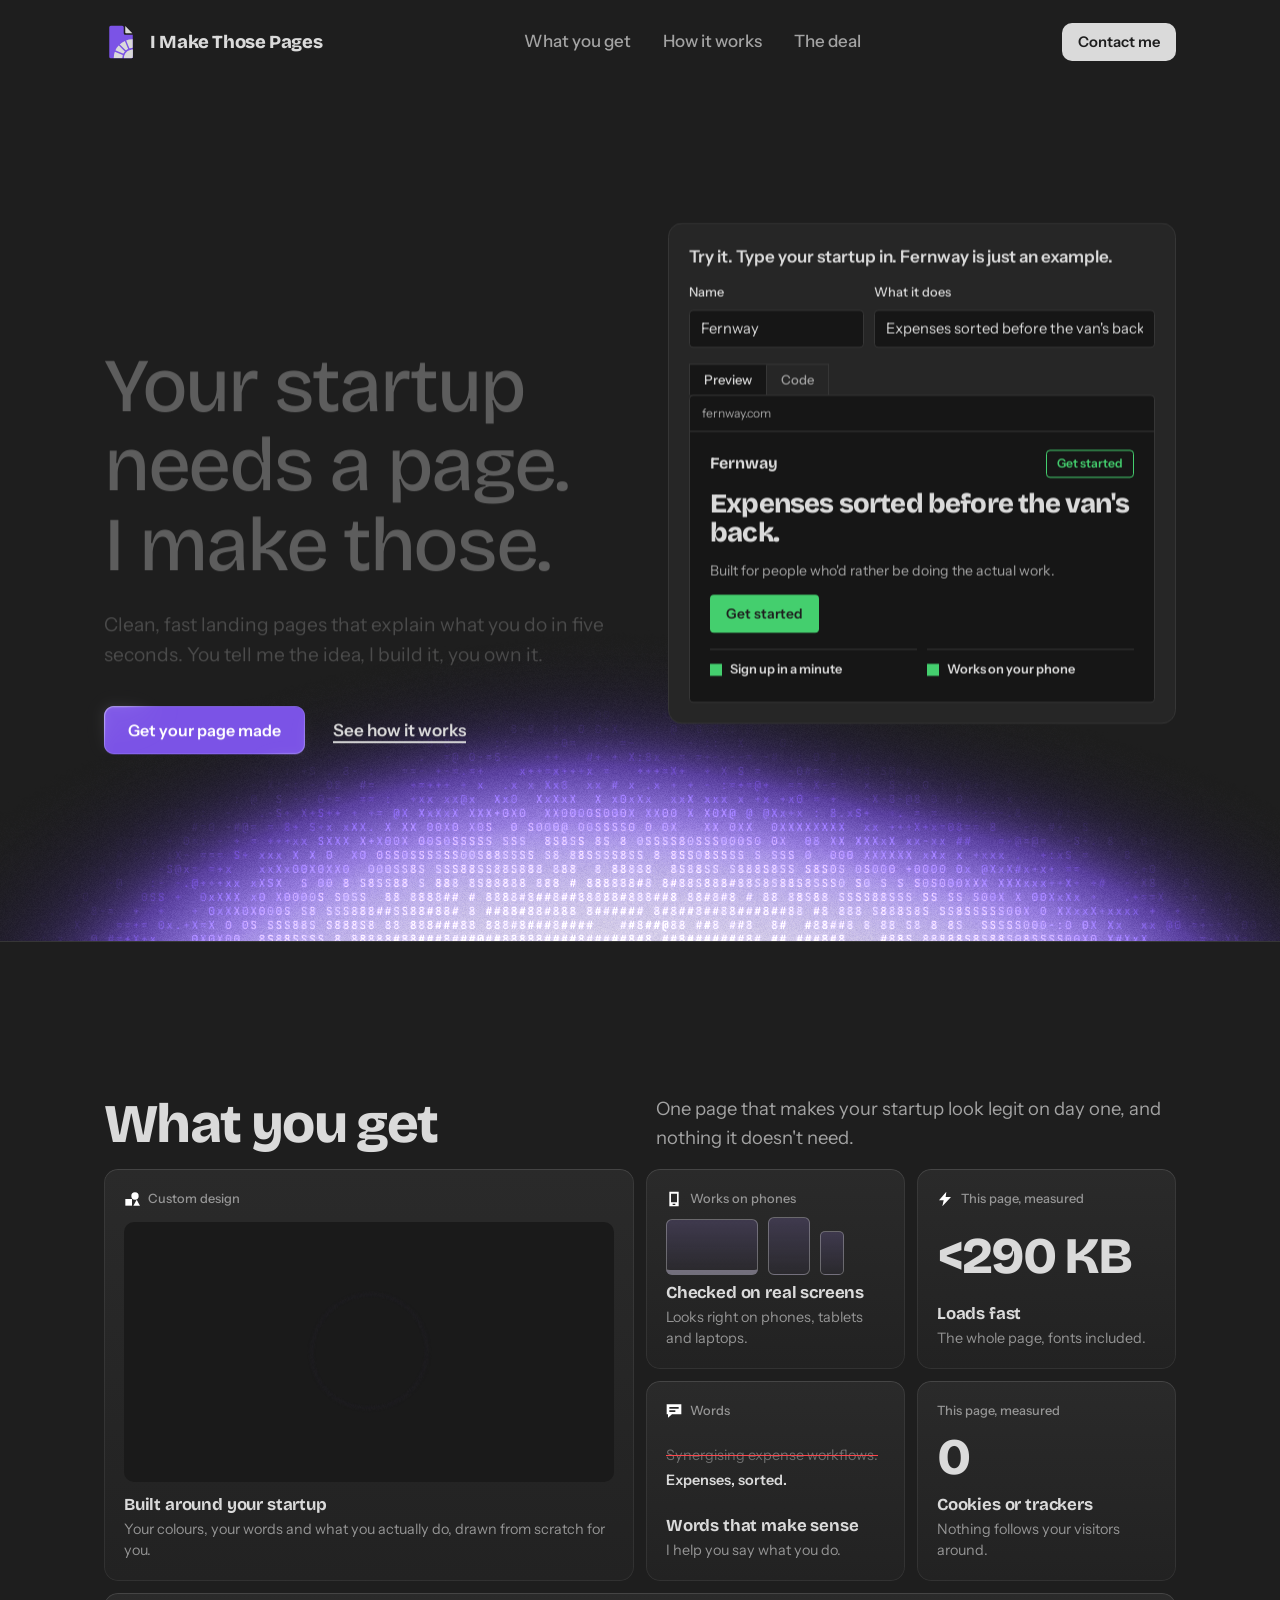
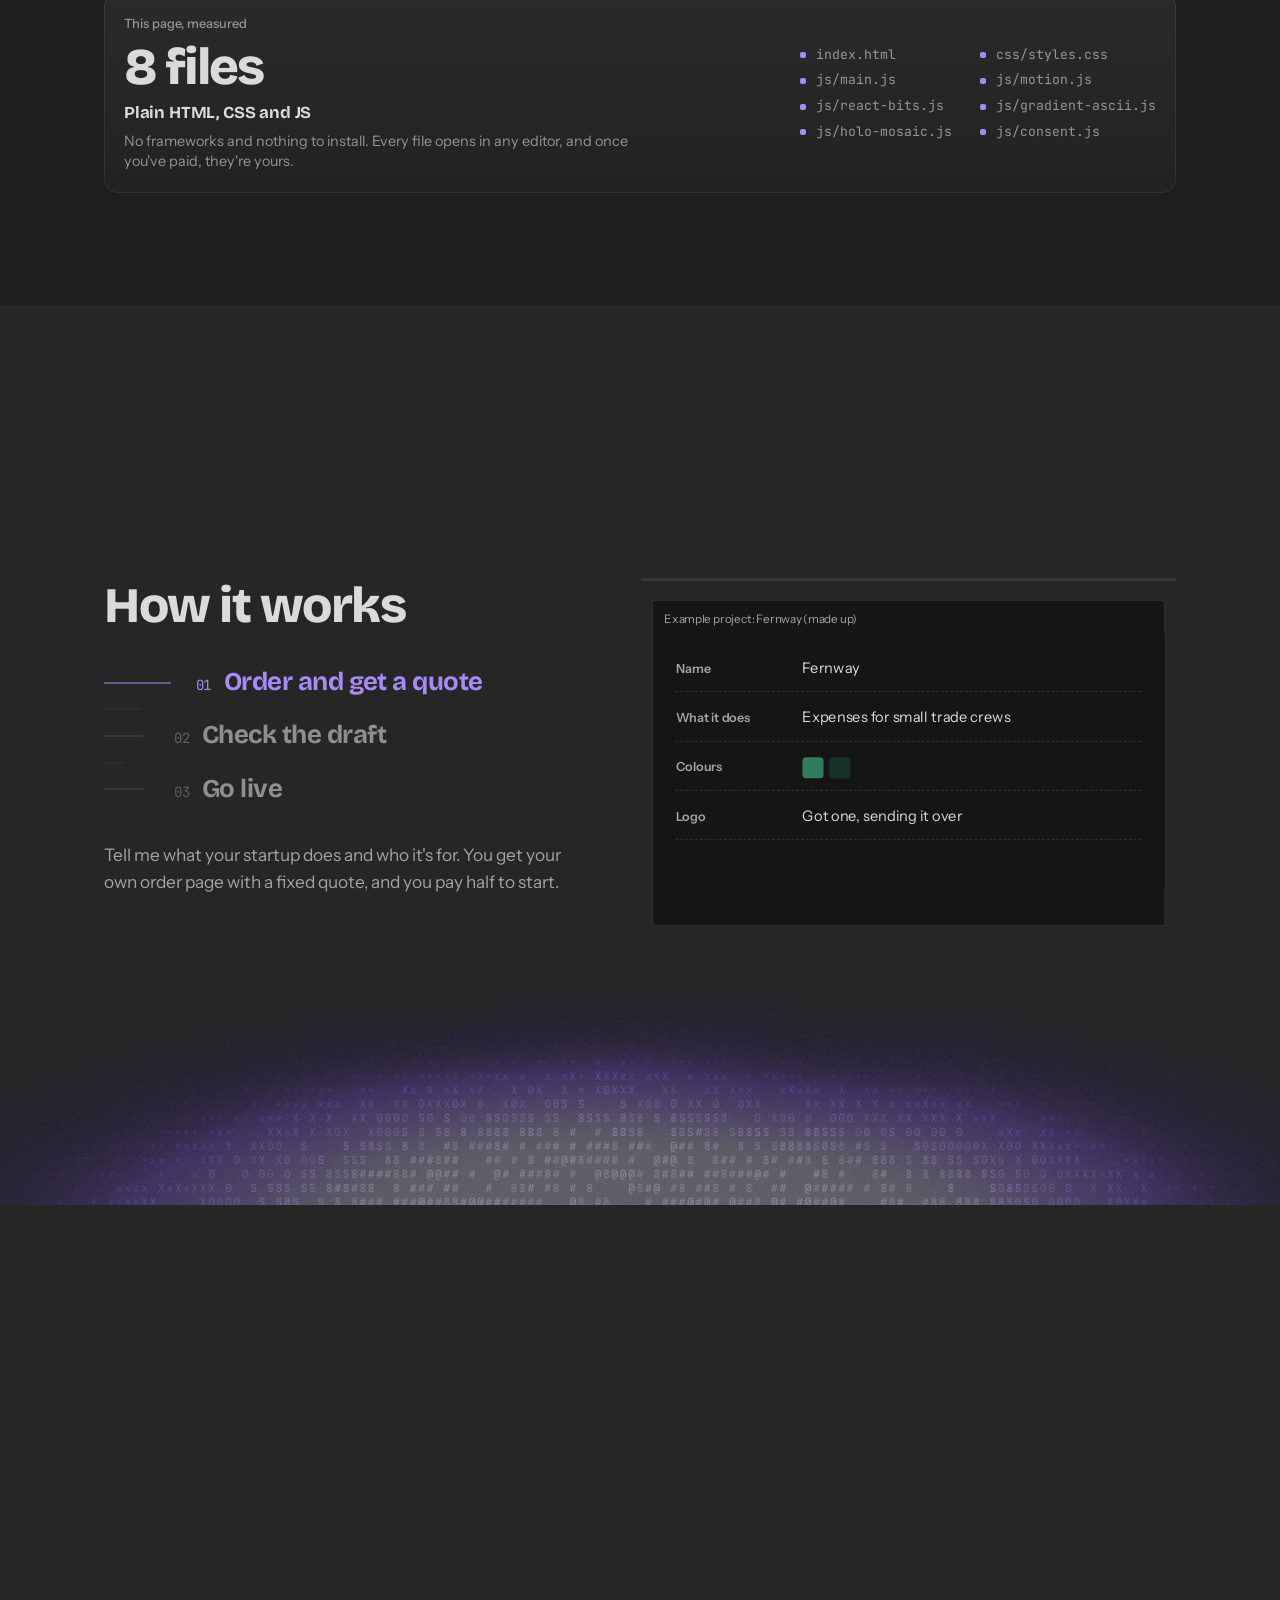
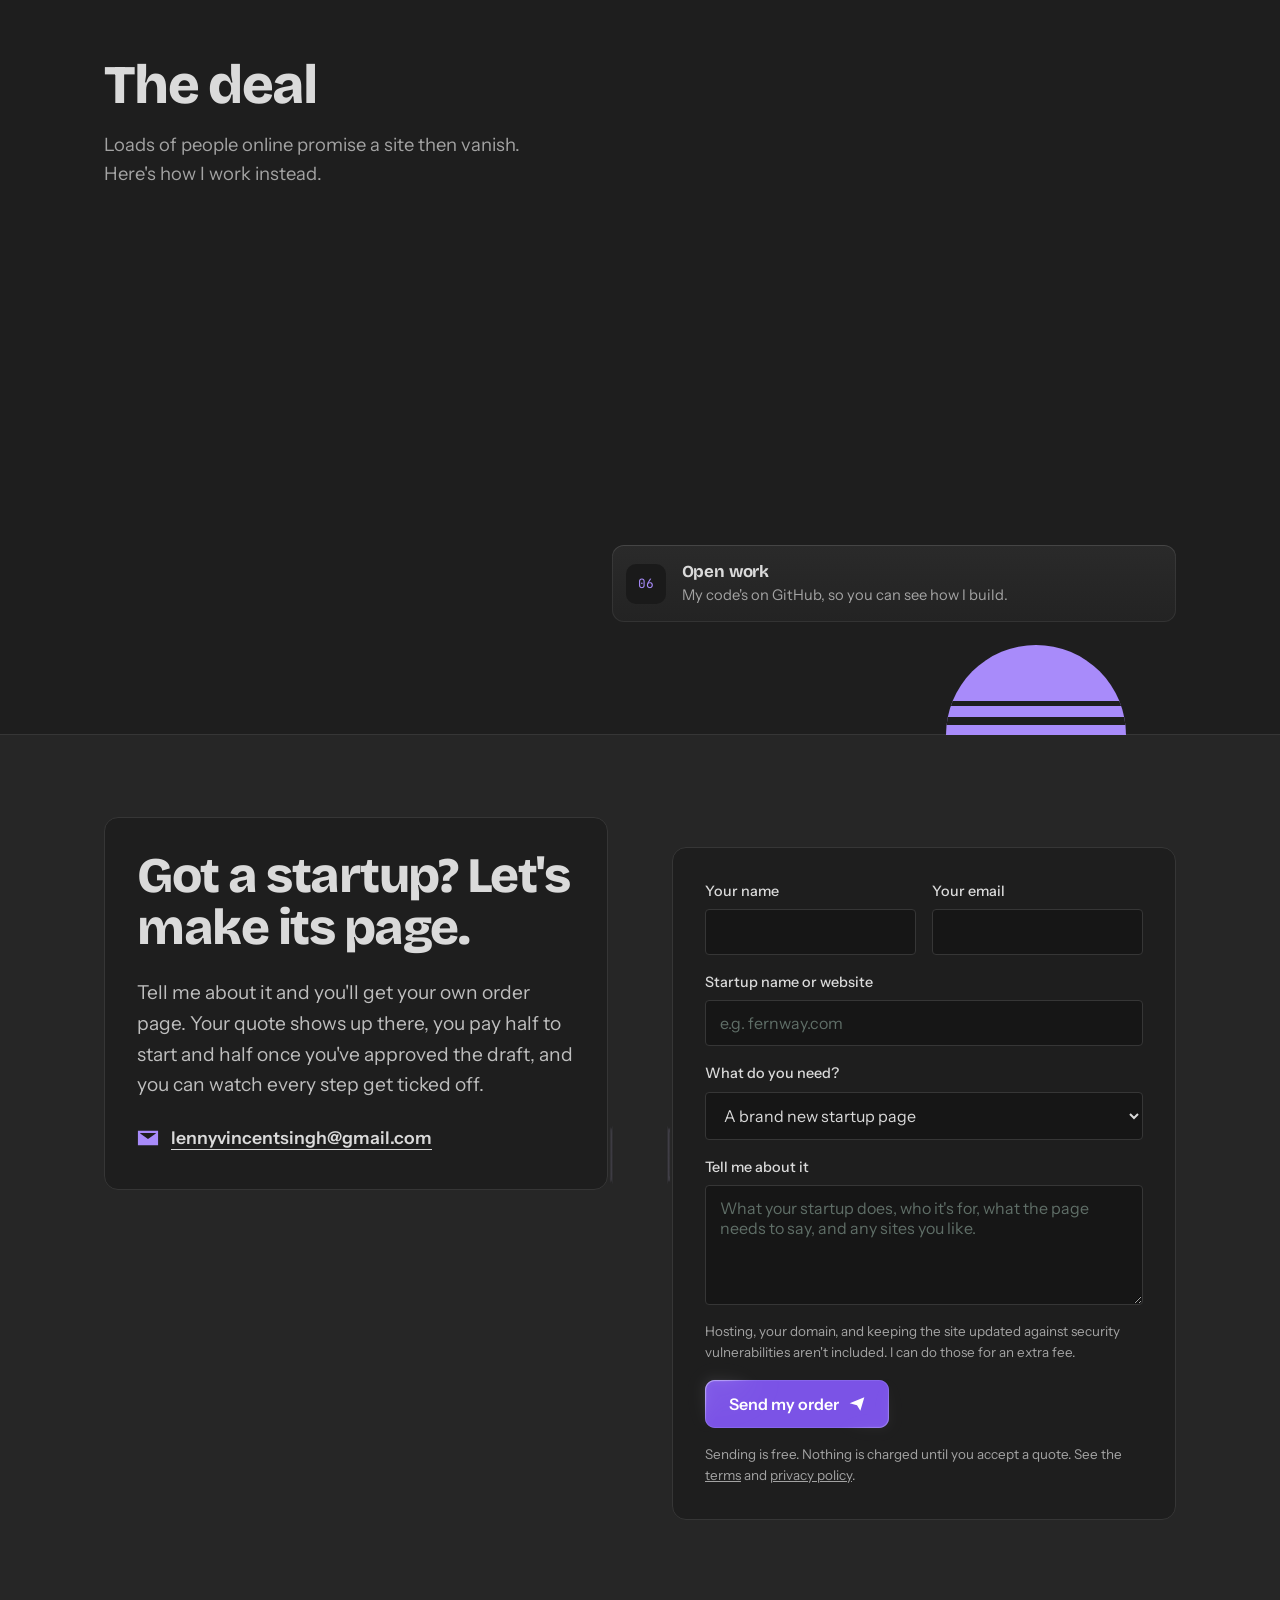
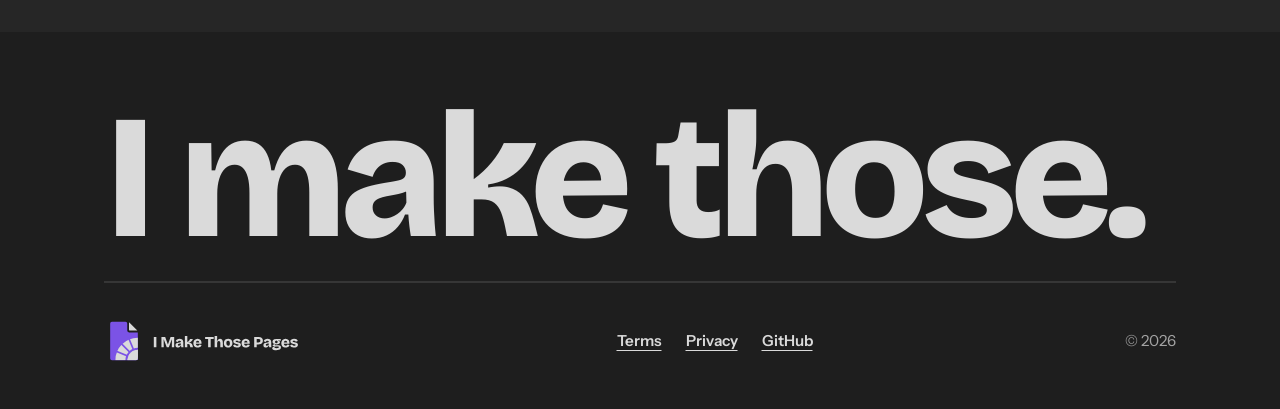
==== commit 074a83ac: "New logo: page with a rising sun - Gemini concept redrawn as clean vector: logo-mark (4 rays), favic" ====
--- a/index.html
+++ b/index.html
@@ -14,7 +14,7 @@
 <meta property="og:url" content="https://i-make-those-pages.netlify.app/">
 <meta property="og:image" content="https://i-make-those-pages.netlify.app/assets/og-image.png">
 <meta property="og:image:width" content="1200"><meta property="og:image:height" content="630">
-<meta property="og:image:alt" content="Your startup needs a page. I make those. A violet half sun with the I Make Those Pages logo.">
+<meta property="og:image:alt" content="Your startup needs a page. I make those. The I Make Those Pages logo: a violet page with a sun rising from its corner.">
 <meta name="twitter:card" content="summary_large_image">
 <link rel="icon" href="favicon.ico" sizes="48x48">
 <link rel="icon" href="assets/favicon.svg" type="image/svg+xml">
--- a/css/styles.css
+++ b/css/styles.css
@@ -428,64 +428,7 @@
 details>summary{cursor:pointer;font-weight:600}
 details[open]>summary{margin-bottom:10px}
 
-.order{padding-top:48px;padding-bottom:96px;display:grid;gap:24px}
-.order-loading{color:var(--muted);padding:80px 0}
-.order-head h1{font-size:clamp(2.2rem,5vw,3.4rem);margin:6px 0 8px}
-.order-head .sub{margin:0;color:var(--muted)}
-.order-grid{display:grid;grid-template-columns:1.2fr 1fr;gap:24px;align-items:start;margin-top:24px}
-.order-side{display:grid;gap:24px}
-.save-link{border-color:var(--sun)}
-.paid-note{border-color:var(--leaf);color:var(--ink)}
-.notice{border-color:var(--gold)}
-.notice p{color:var(--muted)}
-
-.checklist{list-style:none;display:grid;gap:0;counter-reset:none}
-.checklist li{display:grid;grid-template-columns:28px 1fr;gap:14px;align-items:start;padding:12px 0;border-bottom:1px solid var(--line)}
-.checklist li:last-child{border-bottom:0}
-.checklist .box{width:22px;height:22px;border:2px solid var(--line);border-radius:4px;margin-top:2px}
-.checklist li.done .box{background:var(--sun) url(../assets/icons/check.svg) center/14px no-repeat;border-color:var(--sun)}
-.checklist li.current .box{border-color:var(--gold)}
-.checklist .txt{display:grid}
-.checklist small{color:var(--muted);font-size:.82rem}
-.checklist li.current strong{color:var(--gold)}
-.checklist li:not(.done):not(.current) strong{color:var(--muted);font-weight:500}
-
-.price{font:800 clamp(2.4rem,5vw,3.2rem)/1 var(--display);letter-spacing:-.03em;margin-bottom:12px}
-.split-pay{list-style:none;margin:16px 0;border-top:1px solid var(--line)}
-.split-pay li{display:flex;justify-content:space-between;gap:12px;padding:10px 0;border-bottom:1px solid var(--line);color:var(--muted)}
-.split-pay li strong{color:var(--ink)}
-.split-pay li.paid strong{color:var(--leaf)}
-#quoteBody .btn{margin:6px 0 10px}
-#quoteBody p{margin-bottom:8px}
-
-.admin{padding-top:40px;padding-bottom:80px}
-.unlock{max-width:520px;display:grid;gap:12px}
-.unlock h1{font-size:2rem}
-.admin-grid{display:grid;grid-template-columns:340px 1fr;gap:24px;align-items:start}
-.order-list{list-style:none;display:grid;gap:6px;max-height:70vh;overflow:auto}
-.order-list button{all:unset;box-sizing:border-box;display:grid;gap:2px;width:100%;padding:10px 12px;border:1px solid var(--line);border-radius:var(--r);cursor:pointer;font-size:.9rem}
-.order-list button:focus-visible{outline:3px solid var(--gold)}
-.order-list button.on{border-color:var(--sun);background:var(--field)}
-.order-list button.attention strong::after{content:"  needs you";color:var(--gold);font-weight:500;font-size:.78rem}
-.order-list span,.order-list small{color:var(--muted)}
-.tag{font-size:.8rem;border:1px solid var(--line);border-radius:var(--r);padding:3px 8px;color:var(--gold);white-space:nowrap}
-.who{margin-top:4px}
-.admin-steps label{display:flex;gap:10px;align-items:center;cursor:pointer}
-.admin-steps li{grid-template-columns:1fr}
-.admin-steps input:disabled+span{color:var(--muted)}
-.quote-form{margin-top:22px;display:grid;gap:12px}
-.quote-form label{margin-bottom:10px}
-.danger{color:#FB464C;margin-top:18px}
-.status-msg{min-height:1.2em;color:var(--gold)}
-
-@media (max-width:900px){
-  .order-grid,.admin-grid{grid-template-columns:1fr}
-  .copy-row{flex-direction:column}
-}
 [hidden]{display:none!important}
-.admin-steps input[type=checkbox]{width:20px;height:20px;flex:none;padding:0;margin:0;accent-color:var(--sun)}
-.admin-steps label{display:flex;flex-direction:row;justify-content:flex-start;font-size:.95rem}
-@media (max-width:900px){.order-side{order:-1}}
 
 /* ================= REACT BITS COMPONENTS (ported, Obsidian palette) ================= */
 :root{--rb-spring:cubic-bezier(.34,1.4,.64,1);--card-r:14px;--btn-r:10px}
@@ -571,31 +514,6 @@
 .animated-list__ring{position:absolute;inset:0;border-radius:var(--al-radius);background:rgba(168,139,250,.06);box-shadow:inset 0 0 0 1px var(--al-ring)}
 @media (max-width:900px){.deal-layout{grid-template-columns:1fr;gap:28px}.deal-head{position:static}}
 
-/* SlideCommit (order page payments) */
-.slide-commit{--sc-track:#161616;--sc-ink:#DADADA;--sc-ok:var(--leaf);--sc-no:#FB464C;position:relative;display:block;width:100%;max-width:380px;height:56px;margin:8px 0 12px}
-.slide-commit__track{position:relative;width:100%;height:100%;border-radius:28px;background:var(--sc-track);box-shadow:inset 0 0 0 1px var(--line);overflow:hidden;touch-action:none;user-select:none;-webkit-user-select:none}
-.slide-commit__label{position:absolute;inset:0;display:grid;place-items:center;padding-left:48px;font-size:.92rem;font-weight:500;white-space:nowrap;pointer-events:none}
-.slide-commit__text{grid-area:1/1;color:color-mix(in srgb,var(--sc-ink) 60%,transparent);transition:opacity .2s,filter .2s;opacity:calc(1 - var(--sc-progress,0)*1.4)}
-.slide-commit__text--error{color:var(--sc-no);opacity:0}
-.slide-commit[data-phase=error] .slide-commit__text--plain{opacity:0}
-.slide-commit[data-phase=error] .slide-commit__text--error{opacity:1}
-.slide-commit__fill{position:absolute;left:0;top:0;bottom:0;width:56px;border-radius:28px;background:rgba(168,139,250,.14);pointer-events:none}
-.slide-commit__handle{position:absolute;top:4px;left:4px;width:48px;height:48px;border-radius:24px;background:var(--sc-ink);color:#1E1E1E;display:grid;place-items:center;cursor:grab;outline:none;z-index:2;transition:background-color .2s}
-.slide-commit__handle:focus-visible{box-shadow:0 0 0 3px var(--gold)}
-.slide-commit[data-held] .slide-commit__handle{cursor:grabbing}
-.slide-commit__arrow,.slide-commit__spin{position:absolute;inset:0;display:grid;place-items:center;transition:opacity .2s}
-.slide-commit__spin{opacity:0}
-.slide-commit[data-phase=pending] .slide-commit__arrow{opacity:0}
-.slide-commit[data-phase=pending] .slide-commit__spin{opacity:1}
-.slide-commit__spinner{animation:sc-spin .8s linear infinite}
-@keyframes sc-spin{to{transform:rotate(360deg)}}
-.slide-commit[data-phase=error] .slide-commit__handle{background:var(--sc-no);color:#fff}
-.slide-commit__done{position:absolute;inset:4px;border-radius:24px;background:var(--sc-ok);color:#0f1f15;display:flex;align-items:center;justify-content:center;gap:8px;font-weight:700;opacity:0;transform:scale(.95);transition:opacity .25s,transform .45s var(--rb-spring);pointer-events:none;z-index:3}
-.slide-commit[data-phase=done] .slide-commit__done{opacity:1;transform:none}
-.slide-commit.shake{animation:sc-shake .45s cubic-bezier(.36,.07,.19,.97)}
-@keyframes sc-shake{20%{transform:translateX(-6px)}40%{transform:translateX(5px)}60%{transform:translateX(-3px)}80%{transform:translateX(2px)}}
-.slide-commit__sr{position:absolute;width:1px;height:1px;overflow:hidden;clip:rect(0 0 0 0)}
-@media (prefers-reduced-motion:reduce){.slide-commit__spinner{animation:none}.slide-commit.shake{animation:none}}
 
 /* cleaner shared pieces */
 .btn{border-radius:var(--btn-r)}
@@ -617,3 +535,4 @@
 /* Not fully opaque on purpose: Chrome culls the story ASCII canvas behind an opaque .brief and leaves a blank column */
 .brief{background:rgb(22 22 22 / .985)}
 .brief i{border-radius:4px}
+
